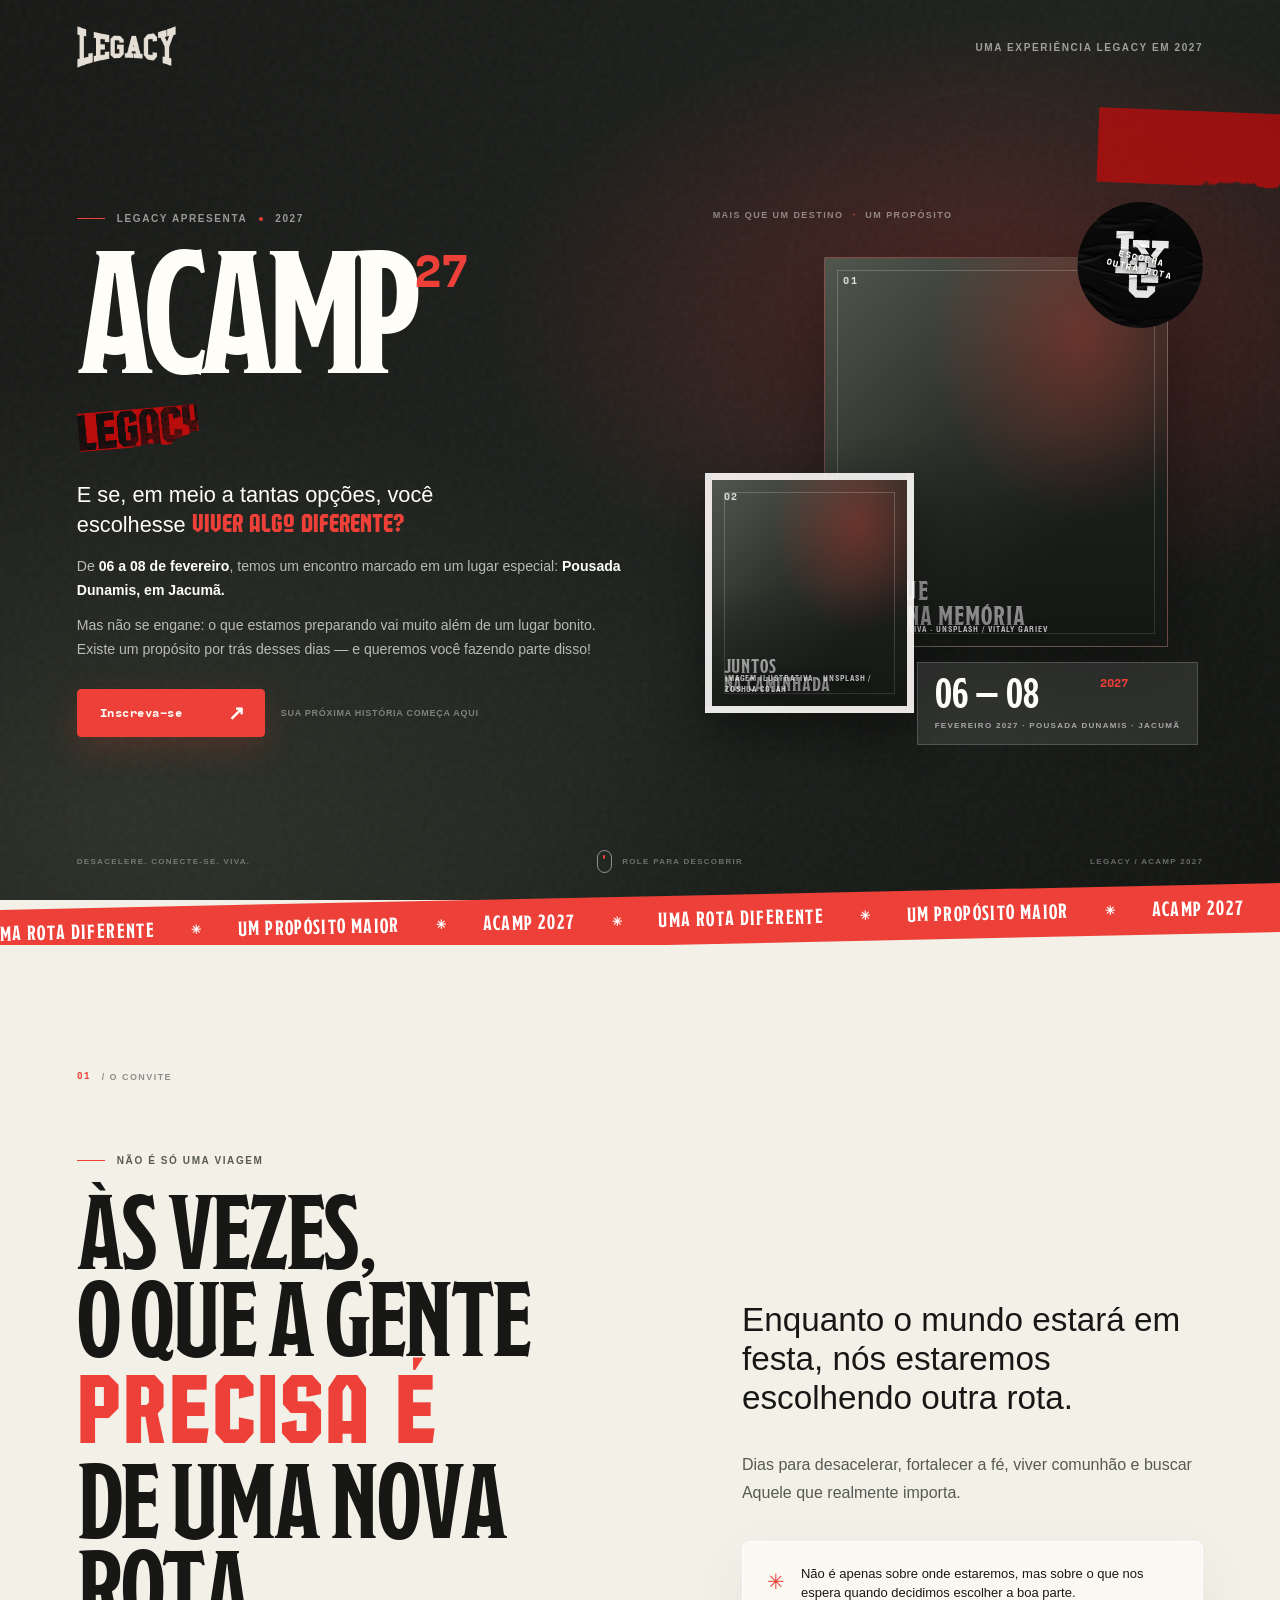
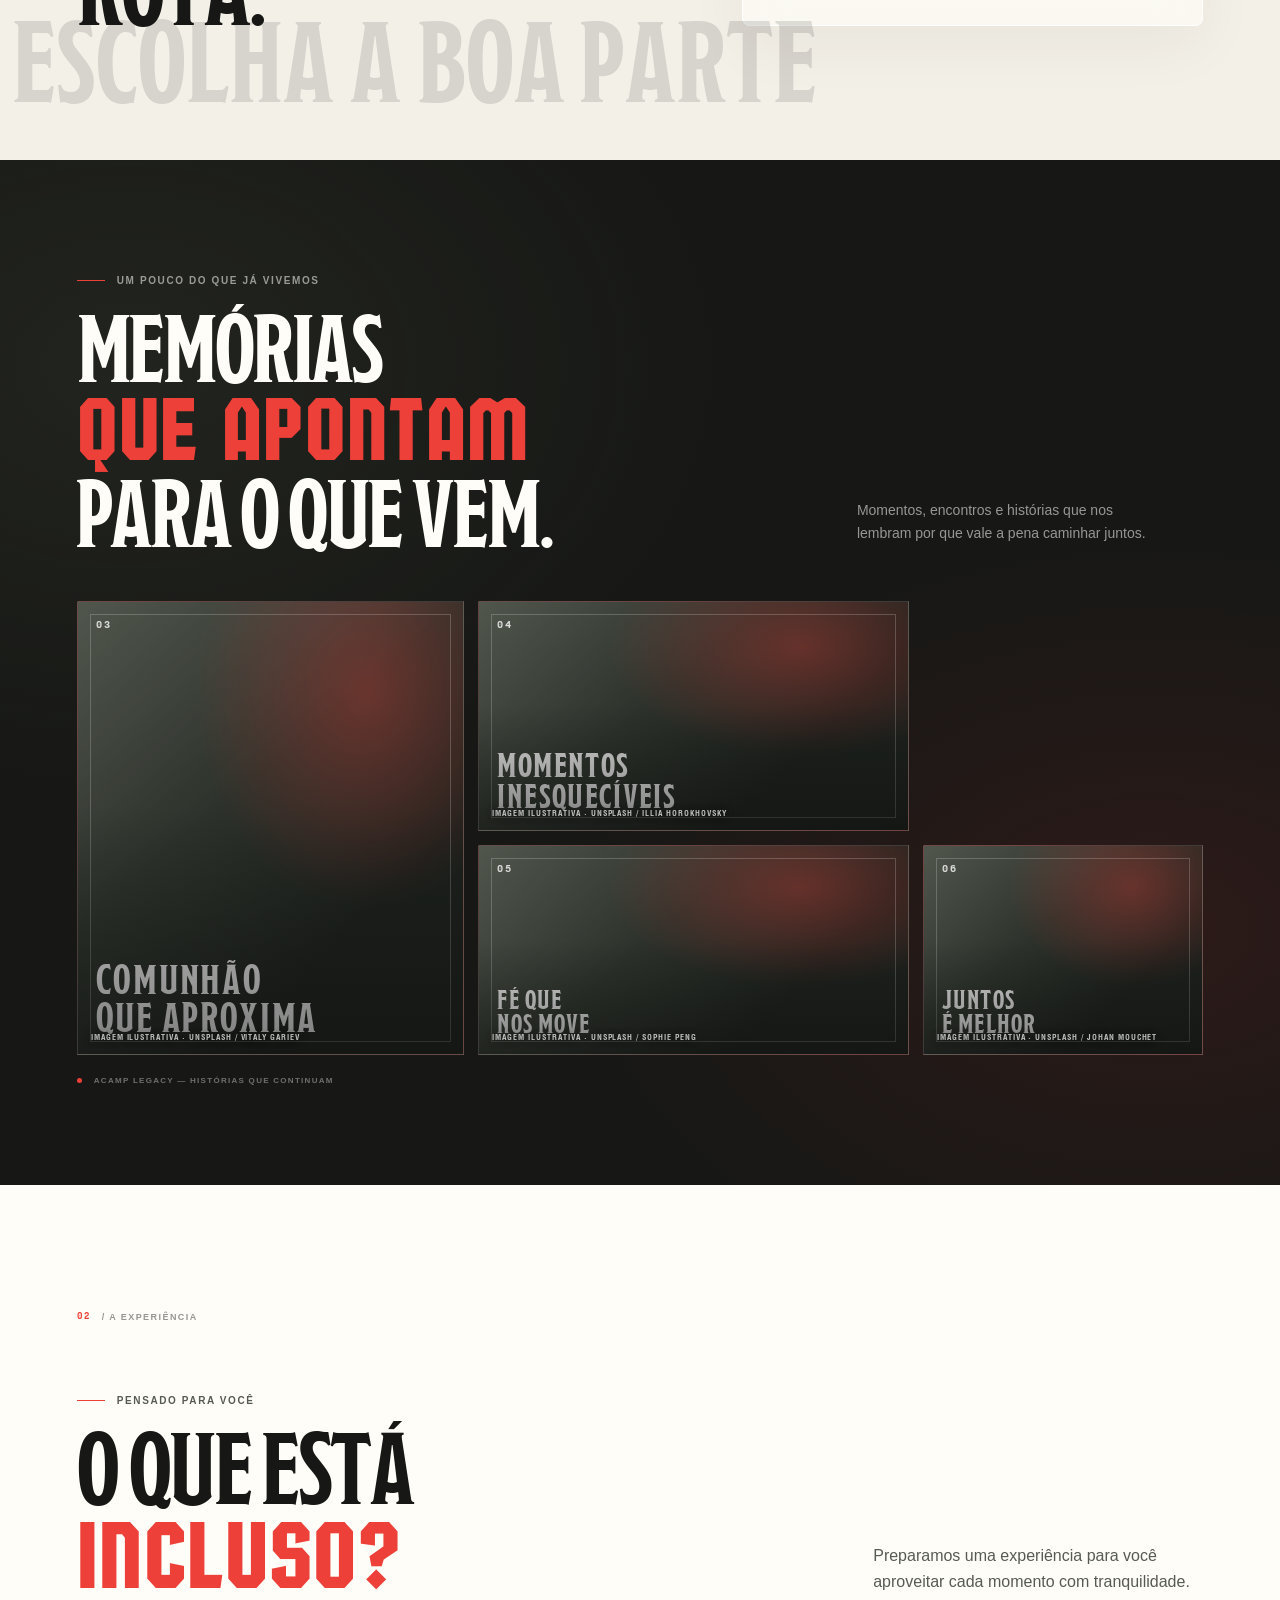
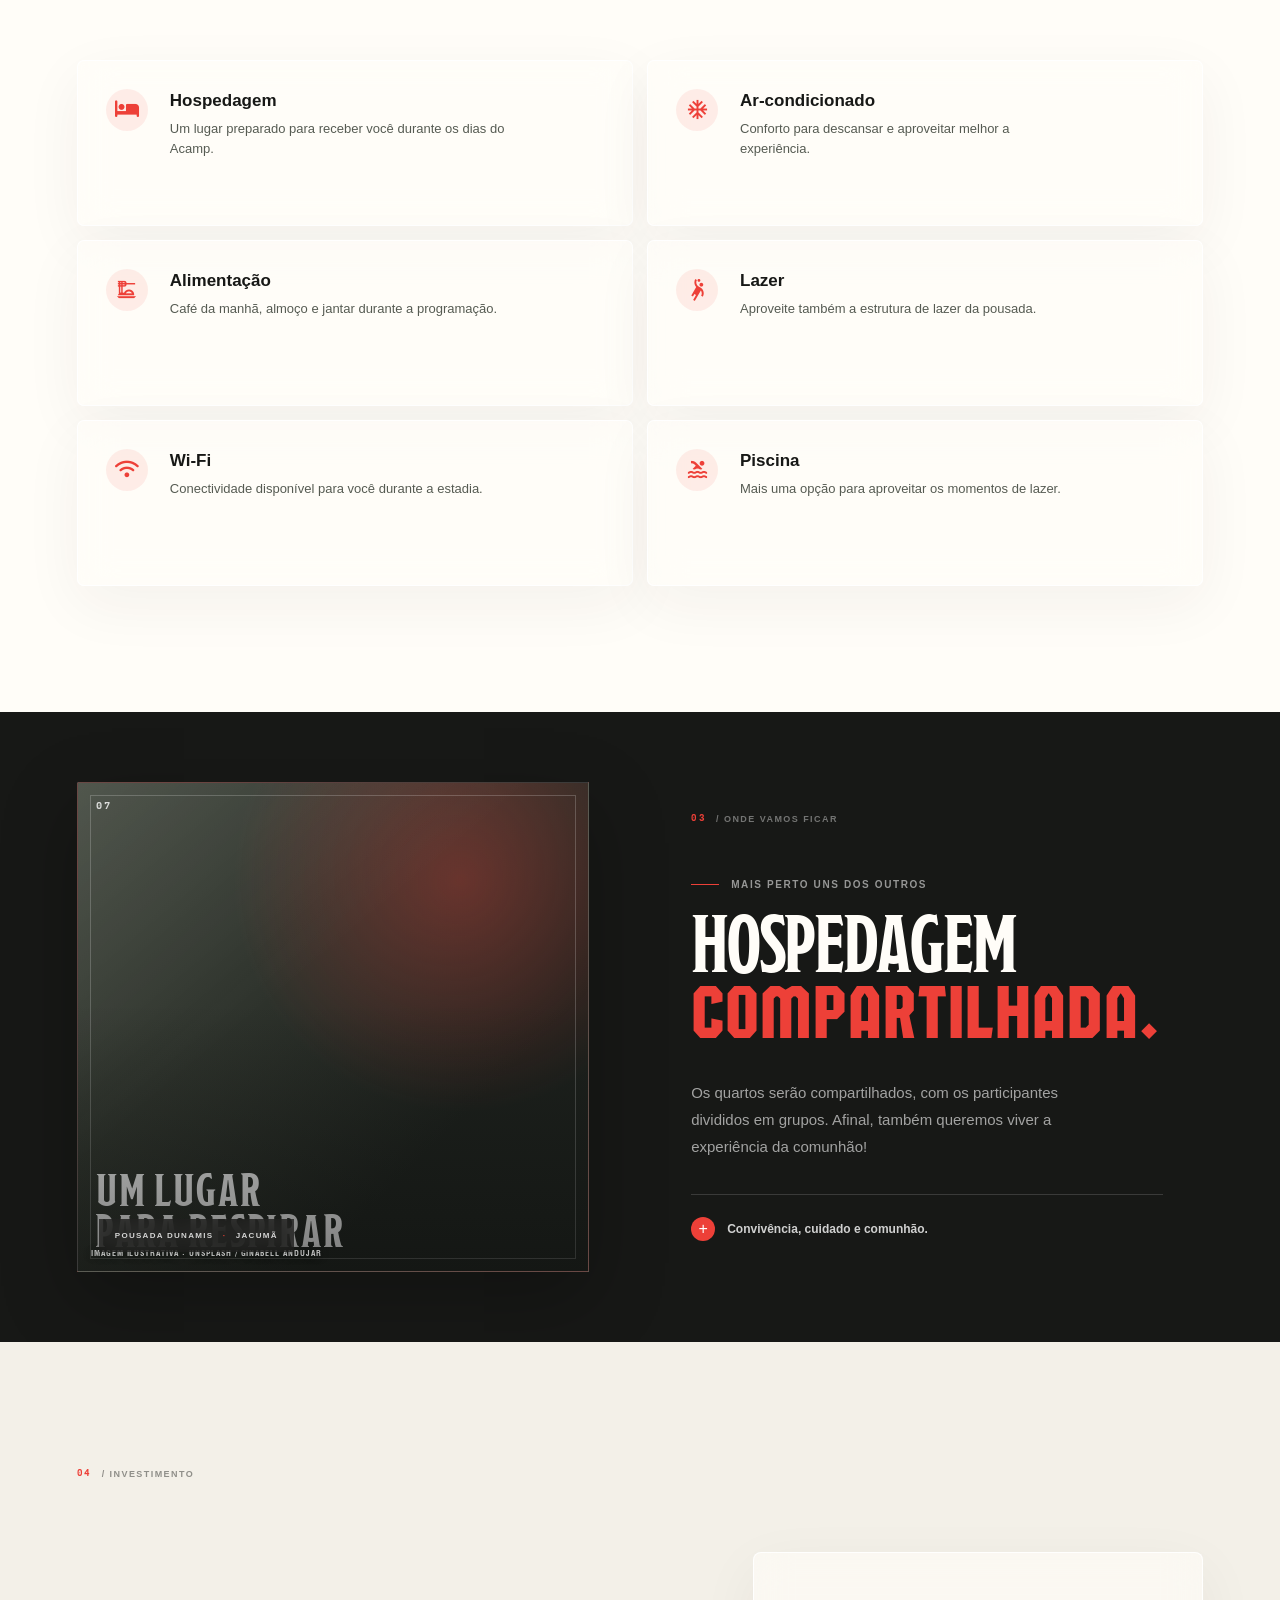
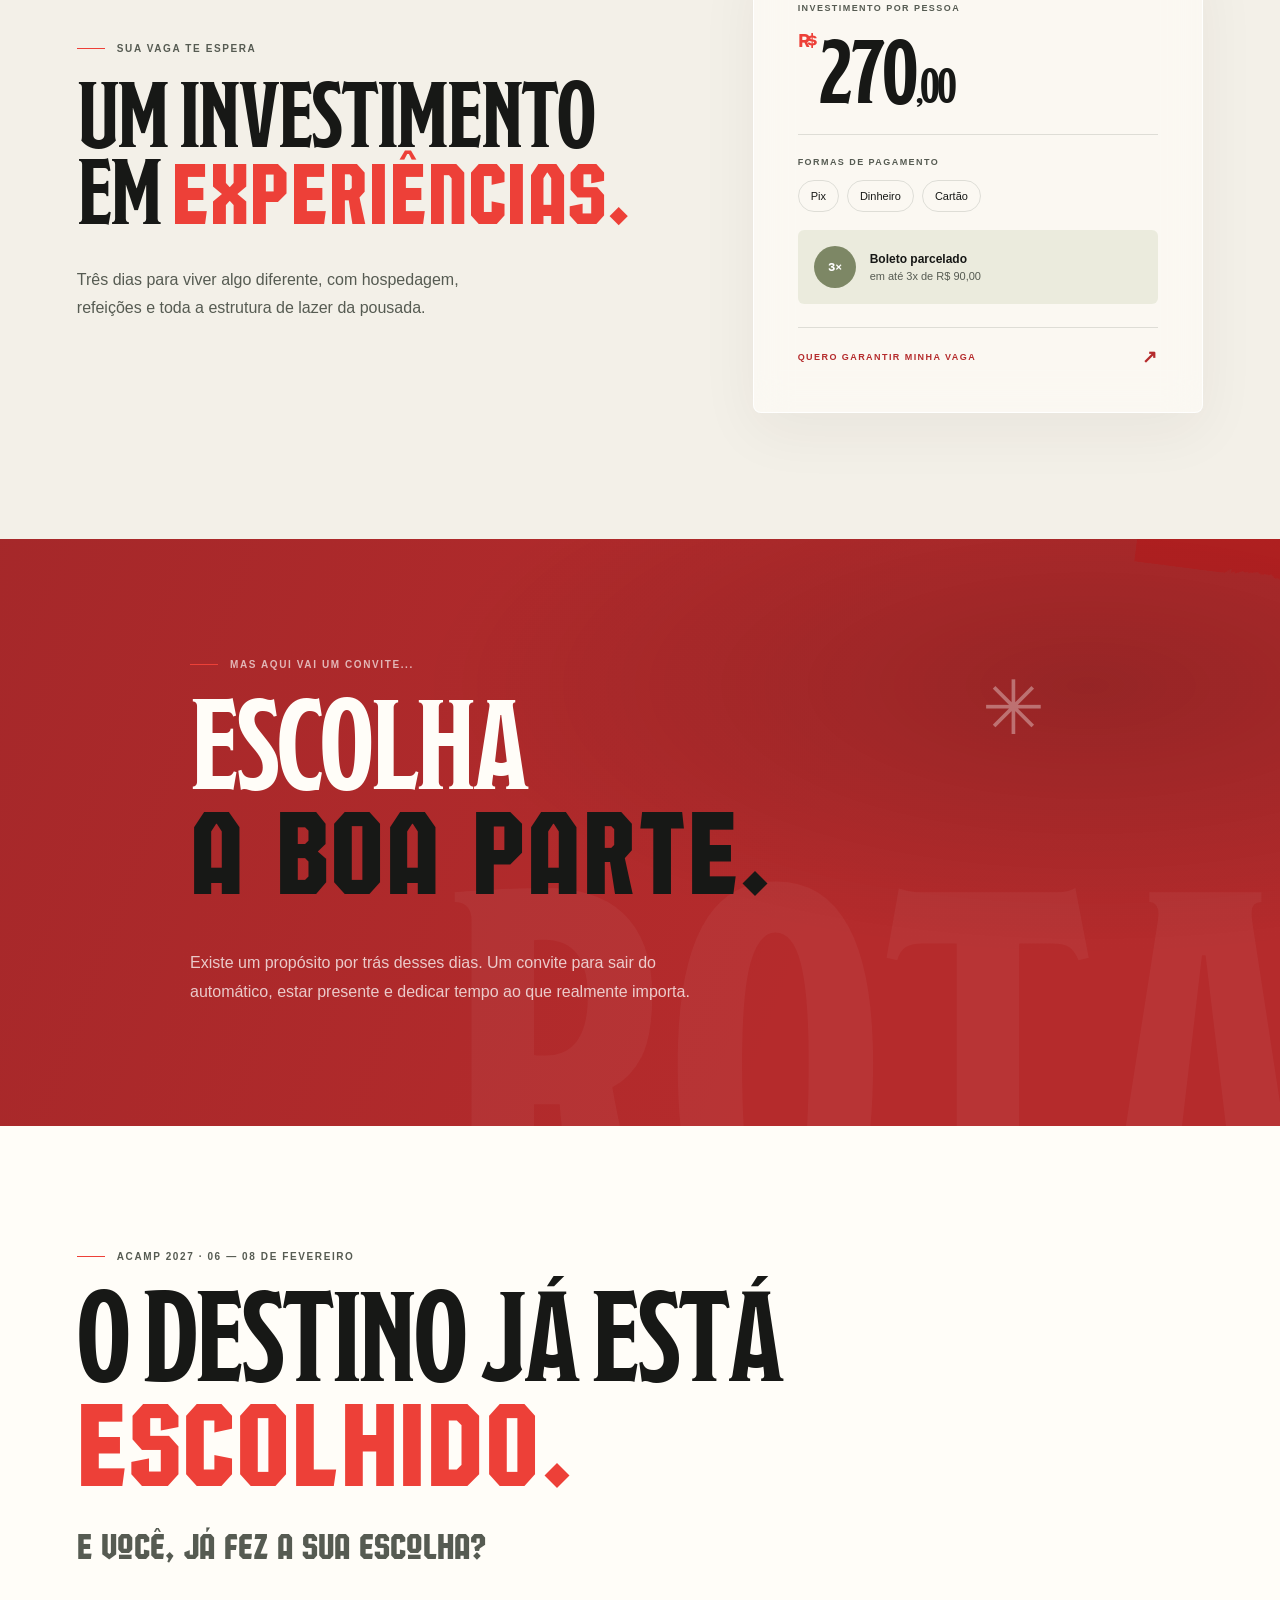
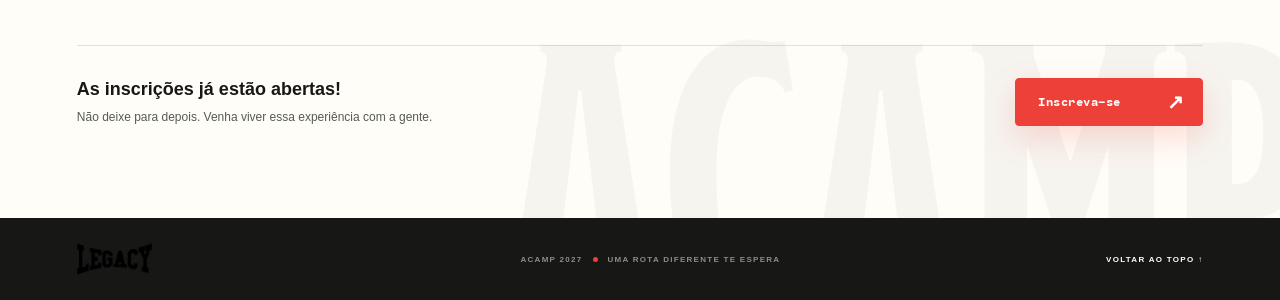
==== acamp/index.html @ 4d9e72fb "Refina landing page do ACAMP e atualiza informações de fevereiro" ====
<!doctype html>
<html lang="pt-BR">
<head>
  <meta charset="utf-8">
  <meta name="viewport" content="width=device-width, initial-scale=1">
  <meta name="theme-color" content="#171816">
  <meta name="description" content="ACAMP 2027 — uma rota diferente te espera. Dias de fé, comunhão e descanso na Pousada Dunamis, em Jacumã.">
  <title>ACAMP 2027 — Uma rota diferente te espera</title>
  <link rel="preconnect" href="https://fonts.googleapis.com">
  <link rel="preconnect" href="https://fonts.gstatic.com" crossorigin>
  <link rel="stylesheet" href="https://fonts.googleapis.com/css2?family=Material+Symbols+Outlined:opsz,wght,FILL,GRAD@20..48,400,0,0">
  <link rel="stylesheet" href="https://cdnjs.cloudflare.com/ajax/libs/font-awesome/6.5.2/css/all.min.css">
  <link rel="stylesheet" href="../colors.css">
  <link rel="stylesheet" href="./styles.css">
</head>
<body>
  <a class="skip-link" href="#conteudo">Pular para o conteúdo</a>

  <header class="site-header">
    <a class="brand" href="#inicio" aria-label="Legacy — início">
      <img src="../vectors/legacylogo.png" alt="LEGACY" onerror="this.hidden=true">
      <span class="brand-fallback">LEGACY</span>
    </a>
    <span class="header-note">UMA EXPERIÊNCIA LEGACY EM 2027</span>
  </header>

  <main id="conteudo">
    <section class="hero" id="inicio" aria-labelledby="hero-title">
      <div class="hero-orb hero-orb-one" aria-hidden="true"></div>
      <div class="hero-orb hero-orb-two" aria-hidden="true"></div>
      <img class="hero-ribbon" src="../vectors/DIA.png" alt="" aria-hidden="true" onerror="this.hidden=true">

      <div class="hero-inner">
        <div class="hero-copy">
          <p class="eyebrow light-eyebrow" data-reveal>
            <span class="eyebrow-line"></span> LEGACY APRESENTA <span class="eyebrow-dot"></span> 2027
          </p>
          <h1 id="hero-title" data-reveal>ACAMP<span class="hero-year">27</span></h1>
          <div class="hero-title-art" data-reveal>
            <img src="../vectors/LEGACY(TITLE).png" alt="Legacy" onerror="this.hidden=true">
            <span>UMA ROTA DIFERENTE TE ESPERA</span>
          </div>

          <div class="hero-intro" data-reveal>
            <p class="hero-lead">E se, em meio a tantas opções, você escolhesse <em>viver algo diferente?</em></p>
            <p>De <strong>06 a 08 de fevereiro</strong>, temos um encontro marcado em um lugar especial: <strong>Pousada Dunamis, em Jacumã.</strong></p>
            <p>Mas não se engane: o que estamos preparando vai muito além de um lugar bonito. Existe um propósito por trás desses dias — e queremos você fazendo parte disso!</p>
          </div>

          <div class="hero-cta-origin" id="cta-origin" data-reveal>
            <a class="cta-button hero-cta" href="./inscricoes/" aria-label="Inscreva-se no ACAMP 2027">
              <span>Inscreva-se</span>
              <span class="cta-arrow" aria-hidden="true">↗</span>
            </a>
            <span class="cta-caption">Sua próxima história começa aqui</span>
          </div>
        </div>

        <div class="hero-visual" aria-label="Memórias do último acampamento">
          <div class="hero-visual-kicker">MAIS QUE UM DESTINO <span>·</span> UM PROPÓSITO</div>
          <figure class="photo-card hero-photo-main" data-reveal data-photo-index="0">
            <div class="photo-placeholder">
              <span class="placeholder-number">01</span>
              <span class="placeholder-copy">DIAS QUE<br>FICAM NA MEMÓRIA</span>
            </div>
          </figure>
          <figure class="photo-card hero-photo-small" data-reveal data-photo-index="1">
            <div class="photo-placeholder">
              <span class="placeholder-number">02</span>
              <span class="placeholder-copy">JUNTOS<br>NA CAMINHADA</span>
            </div>
          </figure>
          <div class="hero-sticker">
            <img src="../vectors/STICKER.png" alt="" aria-hidden="true" onerror="this.hidden=true">
            <span>ESCOLHA<br>OUTRA ROTA</span>
          </div>
          <div class="hero-date">
            <span class="date-label">06 — 08</span>
            <span class="date-year">2027</span>
            <span class="date-place">FEVEREIRO 2027 · POUSADA DUNAMIS · JACUMÃ</span>
          </div>
        </div>
      </div>

      <div class="hero-bottom">
        <span>DESACELERE. CONECTE-SE. VIVA.</span>
        <a href="#sobre" aria-label="Rolar para conhecer o Acamp"><span class="scroll-wheel"></span> ROLE PARA DESCOBRIR</a>
        <span class="hero-bottom-right">LEGACY / ACAMP 2027</span>
      </div>
    </section>

    <div class="ticker" aria-hidden="true">
      <div class="ticker-track">
        <span>UMA ROTA DIFERENTE</span><b>✳</b><span>UM PROPÓSITO MAIOR</span><b>✳</b><span>ACAMP 2027</span><b>✳</b><span>UMA ROTA DIFERENTE</span><b>✳</b><span>UM PROPÓSITO MAIOR</span><b>✳</b><span>ACAMP 2027</span><b>✳</b>
      </div>
    </div>

    <section class="section about-section" id="sobre">
      <div class="section-index" data-reveal><span>01</span> / O CONVITE</div>
      <div class="about-layout">
        <div class="about-heading" data-reveal>
          <p class="eyebrow"><span class="eyebrow-line"></span> NÃO É SÓ UMA VIAGEM</p>
          <h2>ÀS VEZES,<br>O QUE A GENTE<br><em>PRECISA É</em><br>DE UMA NOVA ROTA.</h2>
        </div>
        <div class="about-copy" data-reveal>
          <p class="large-copy">Enquanto o mundo estará em festa, nós estaremos escolhendo outra rota.</p>
          <p>Dias para desacelerar, fortalecer a fé, viver comunhão e buscar Aquele que realmente importa.</p>
          <div class="about-note glass-panel">
            <span class="note-symbol">✳</span>
            <p>Não é apenas sobre onde estaremos, mas sobre o que nos espera quando decidimos escolher a boa parte.</p>
          </div>
        </div>
      </div>
      <div class="about-bottom-mark" aria-hidden="true">ESCOLHA A BOA PARTE</div>
    </section>

    <section class="memories-section">
      <div class="memories-heading">
        <div data-reveal>
          <p class="eyebrow light-eyebrow"><span class="eyebrow-line"></span> UM POUCO DO QUE JÁ VIVEMOS</p>
          <h2>MEMÓRIAS<br><em>QUE APONTAM</em><br>PARA O QUE VEM.</h2>
        </div>
        <p data-reveal>Momentos, encontros e histórias que nos lembram por que vale a pena caminhar juntos.</p>
      </div>
      <div class="memories-grid">
        <figure class="photo-card memory-photo memory-photo-tall" data-reveal data-photo-index="2">
          <div class="photo-placeholder"><span class="placeholder-number">03</span><span class="placeholder-copy">COMUNHÃO<br>QUE APROXIMA</span></div>
        </figure>
        <figure class="photo-card memory-photo memory-photo-wide" data-reveal data-photo-index="3">
          <div class="photo-placeholder"><span class="placeholder-number">04</span><span class="placeholder-copy">MOMENTOS<br>INESQUECÍVEIS</span></div>
        </figure>
        <figure class="photo-card memory-photo memory-photo-small" data-reveal data-photo-index="4">
          <div class="photo-placeholder"><span class="placeholder-number">05</span><span class="placeholder-copy">FÉ QUE<br>NOS MOVE</span></div>
        </figure>
        <figure class="photo-card memory-photo memory-photo-small memory-photo-last" data-reveal data-photo-index="5">
          <div class="photo-placeholder"><span class="placeholder-number">06</span><span class="placeholder-copy">JUNTOS<br>É MELHOR</span></div>
        </figure>
      </div>
      <p class="gallery-caption"><span></span> ACAMP LEGACY — HISTÓRIAS QUE CONTINUAM</p>
    </section>

    <section class="section included-section" id="experiencia">
      <div class="section-index" data-reveal><span>02</span> / A EXPERIÊNCIA</div>
      <div class="included-heading" data-reveal>
        <p class="eyebrow"><span class="eyebrow-line"></span> PENSADO PARA VOCÊ</p>
        <h2>O QUE ESTÁ<br><em>INCLUSO?</em></h2>
        <p>Preparamos uma experiência para você aproveitar cada momento com tranquilidade.</p>
      </div>
      <div class="included-grid">
        <article class="included-card glass-panel" data-reveal>
          <span class="included-icon" aria-hidden="true"><i class="fa-solid fa-bed"></i></span>
          <div><h3>Hospedagem</h3><p>Um lugar preparado para receber você durante os dias do Acamp.</p></div>
        </article>
        <article class="included-card glass-panel" data-reveal>
          <span class="included-icon" aria-hidden="true"><span class="material-symbols-outlined">ac_unit</span></span>
          <div><h3>Ar-condicionado</h3><p>Conforto para descansar e aproveitar melhor a experiência.</p></div>
        </article>
        <article class="included-card glass-panel" data-reveal>
          <span class="included-icon" aria-hidden="true"><span class="material-symbols-outlined">dinner_dining</span></span>
          <div><h3>Alimentação</h3><p>Café da manhã, almoço e jantar durante a programação.</p></div>
        </article>
        <article class="included-card glass-panel" data-reveal>
          <span class="included-icon" aria-hidden="true"><span class="material-symbols-outlined">sports_handball</span></span>
          <div><h3>Lazer</h3><p>Aproveite também a estrutura de lazer da pousada.</p></div>
        </article>
        <article class="included-card glass-panel" data-reveal>
          <span class="included-icon" aria-hidden="true"><i class="fa-solid fa-wifi"></i></span>
          <div><h3>Wi-Fi</h3><p>Conectividade disponível para você durante a estadia.</p></div>
        </article>
        <article class="included-card glass-panel" data-reveal>
          <span class="included-icon" aria-hidden="true"><span class="material-symbols-outlined">pool</span></span>
          <div><h3>Piscina</h3><p>Mais uma opção para aproveitar os momentos de lazer.</p></div>
        </article>
      </div>
    </section>

    <section class="stay-section" id="hospedagem">
      <div class="stay-photo-wrap" data-reveal>
        <figure class="photo-card stay-photo" data-reveal data-photo-index="6">
          <div class="photo-placeholder"><span class="placeholder-number">07</span><span class="placeholder-copy">UM LUGAR<br>PARA RESPIRAR</span></div>
        </figure>
        <div class="stay-photo-tag">POUSADA DUNAMIS <span>·</span> JACUMÃ</div>
      </div>
      <div class="stay-copy" data-reveal>
        <div class="section-index light-index"><span>03</span> / ONDE VAMOS FICAR</div>
        <p class="eyebrow light-eyebrow"><span class="eyebrow-line"></span> MAIS PERTO UNS DOS OUTROS</p>
        <h2>HOSPEDAGEM<br><em>COMPARTILHADA.</em></h2>
        <p>Os quartos serão compartilhados, com os participantes divididos em grupos. Afinal, também queremos viver a experiência da comunhão!</p>
        <div class="stay-highlight"><span>+</span><strong>Convivência, cuidado e comunhão.</strong></div>
      </div>
    </section>

    <section class="section investment-section" id="investimento">
      <div class="section-index" data-reveal><span>04</span> / INVESTIMENTO</div>
      <div class="investment-layout">
        <div class="investment-copy" data-reveal>
          <p class="eyebrow"><span class="eyebrow-line"></span> SUA VAGA TE ESPERA</p>
          <h2>UM INVESTIMENTO<br>EM <em>EXPERIÊNCIAS.</em></h2>
          <p>Três dias para viver algo diferente, com hospedagem, refeições e toda a estrutura de lazer da pousada.</p>
        </div>
        <div class="price-card glass-panel" data-reveal>
          <span class="price-kicker">INVESTIMENTO POR PESSOA</span>
          <div class="price-value"><span>R$</span>270<span class="price-cents">,00</span></div>
          <div class="price-divider"></div>
          <p class="payment-title">FORMAS DE PAGAMENTO</p>
          <div class="payment-options">
            <span>Pix</span><span>Dinheiro</span><span>Cartão</span>
          </div>
          <div class="installment">
            <span class="installment-mark">3×</span>
            <p><strong>Boleto parcelado</strong><br>em até 3x de R$ 90,00</p>
          </div>
          <a href="./inscricoes/" class="price-link">QUERO GARANTIR MINHA VAGA <span>↗</span></a>
        </div>
      </div>
    </section>

    <section class="route-section">
      <div class="route-background-mark" aria-hidden="true">ROTA</div>
      <div class="route-content" data-reveal>
        <p class="eyebrow light-eyebrow"><span class="eyebrow-line"></span> MAS AQUI VAI UM CONVITE...</p>
        <h2>ESCOLHA<br><em>A BOA PARTE.</em></h2>
        <p>Existe um propósito por trás desses dias. Um convite para sair do automático, estar presente e dedicar tempo ao que realmente importa.</p>
        <span class="route-spark">✳</span>
      </div>
      <img class="route-ribbon" src="../vectors/DIA.png" alt="" aria-hidden="true" onerror="this.hidden=true">
    </section>

    <section class="final-cta" id="inscricao">
      <div class="final-cta-top" data-reveal>
        <p class="eyebrow"><span class="eyebrow-line"></span> ACAMP 2027 · 06 — 08 DE FEVEREIRO</p>
        <h2>O DESTINO JÁ ESTÁ<br><em>ESCOLHIDO.</em></h2>
        <p class="final-question">E você, já fez a sua escolha?</p>
      </div>
      <div class="final-cta-bottom" data-reveal>
        <p>As inscrições já estão abertas!<br><span>Não deixe para depois. Venha viver essa experiência com a gente.</span></p>
        <a class="cta-button cta-button-dark" href="./inscricoes/">
          <span>Inscreva-se</span><span class="cta-arrow" aria-hidden="true">↗</span>
        </a>
      </div>
    </section>
  </main>

  <footer class="site-footer">
    <a class="footer-brand" href="#inicio" aria-label="Voltar ao início">
      <img src="../vectors/legacylogo2.png" alt="LEGACY" onerror="this.hidden=true">
      <span class="footer-brand-fallback">LEGACY</span>
    </a>
    <span>ACAMP 2027 <i></i> UMA ROTA DIFERENTE TE ESPERA</span>
    <a href="#inicio" class="back-top">VOLTAR AO TOPO ↑</a>
  </footer>

  <script src="./script.js" defer></script>
</body>
</html>
---- colors.css ----
:root {
  /* Paleta central do projeto LEGACY / ACAMP */
  --color-ink: #171816;
  --color-ink-soft: #242723;
  --color-ink-muted: #565b52;
  --color-paper: #f3f0e8;
  --color-paper-bright: #fffdf8;
  --color-paper-deep: #e8e2d5;
  --color-red: #ed4038;
  --color-red-deep: #b52b2c;
  --color-red-dark: #781f23;
  --color-olive: #c3c8a7;
  --color-moss: #7d8765;
  --color-sand: #d9c7a7;
  --color-white: #ffffff;
  --color-black: #080908;

  --color-text: var(--color-ink);
  --color-text-inverse: var(--color-paper-bright);
  --color-surface: var(--color-paper-bright);
  --color-surface-muted: var(--color-paper-deep);
  --color-accent: var(--color-red);
  --color-border: rgba(23, 24, 22, 0.12);
  --color-glass: rgba(255, 253, 248, 0.12);
  --color-glass-border: rgba(255, 255, 255, 0.2);

  color-scheme: light;
}
---- acamp/styles.css ----
@font-face {
  font-family: "Modesto Condensed";
  src: url("../fonts/Modesto%20Condensed.ttf") format("truetype");
  font-style: normal;
  font-weight: 400;
  font-display: swap;
}
@font-face {
  font-family: "Behover College";
  src: url("../fonts/Behover%20College.otf") format("opentype");
  font-style: normal;
  font-weight: 400;
  font-display: swap;
}
@font-face {
  font-family: "Cartograph CF";
  src: url("../fonts/CartographCF-ExtraBold.ttf") format("truetype");
  font-style: normal;
  font-weight: 800;
  font-display: swap;
}
@font-face {
  font-family: "Helvetica LT Std Condensed";
  src: url("../fonts/HelveticaLTStd-BoldCond.otf") format("opentype");
  font-style: normal;
  font-weight: 700;
  font-display: swap;
}

:root {
  --font-display: "Modesto Condensed", Impact, "Arial Narrow", sans-serif;
  --font-accent: "Behover College", "Modesto Condensed", cursive;
  --font-heavy: "Cartograph CF", "Arial Black", sans-serif;
  --font-body: Helvetica, Arial, sans-serif;
  --font-condensed: "Helvetica LT Std Condensed", "Arial Narrow", Arial, sans-serif;
  --page-gutter: clamp(22px, 6vw, 96px);
  --content-width: 1320px;
  --ease-out: cubic-bezier(.2,.75,.2,1);
}

* { box-sizing: border-box; }
html { scroll-behavior: smooth; scroll-padding-top: 84px; }
html, body { max-width: 100%; overflow-x: clip; }
body {
  margin: 0;
  background: var(--color-paper);
  color: var(--color-ink);
  font-family: var(--font-body);
  -webkit-font-smoothing: antialiased;
  text-rendering: optimizeLegibility;
}
body, button, a { -webkit-tap-highlight-color: transparent; }
a { color: inherit; text-decoration: none; }
img { max-width: 100%; }
button, a { font: inherit; }
::selection { background: var(--color-red); color: var(--color-white); }

.skip-link {
  position: fixed; left: 12px; top: 12px; z-index: 1000;
  padding: 12px 16px; transform: translateY(-150%);
  background: var(--color-paper-bright); color: var(--color-ink);
  border-radius: 6px;
}
.skip-link:focus { transform: translateY(0); }

.site-header {
  position: absolute; z-index: 20; top: 0; left: 0; right: 0;
  display: flex; align-items: center; justify-content: space-between;
  padding: 26px var(--page-gutter);
  color: var(--color-paper-bright);
}
.brand, .footer-brand { position: relative; display: inline-flex; align-items: center; min-width: 132px; min-height: 32px; }
.brand img { width: 130px; max-height: 42px; object-fit: contain; object-position: left center; }
.brand-fallback, .footer-brand-fallback {
  position: absolute; inset: 0; display: flex; align-items: center;
  font-family: var(--font-heavy); letter-spacing: .16em; font-size: 17px;
}
.brand img:not([hidden]) + .brand-fallback { opacity: 0; }
.header-note, .header-link, .hero-bottom, .eyebrow, .section-index,
.cta-caption, .hero-visual-kicker, .date-place, .gallery-caption,
.stay-photo-tag, .price-kicker, .payment-title, .price-link, .site-footer {
  font-size: 10px; font-weight: 700; letter-spacing: .16em;
}
.header-note { display: flex; align-items: center; gap: 10px; color: rgba(255,255,255,.56); }
.header-note i, .site-footer i, .gallery-caption span {
  display: inline-block; width: 5px; height: 5px; border-radius: 50%; background: var(--color-red);
}
.header-link { display: inline-flex; align-items: center; gap: 14px; padding: 12px 0; }
.header-link span { color: var(--color-red); font-size: 17px; }

.hero {
  position: relative; isolation: isolate; overflow: hidden;
  min-height: 840px; min-height: max(840px, 100svh);
  display: flex; flex-direction: column; justify-content: center;
  padding: 126px var(--page-gutter) 86px;
  color: var(--color-paper-bright); background: var(--color-ink);
}
.hero::before {
  content: ""; position: absolute; inset: 0; z-index: -2;
  background:
    radial-gradient(ellipse at 78% 35%, rgba(181,43,44,.34), transparent 36%),
    radial-gradient(ellipse at 10% 90%, rgba(125,135,101,.18), transparent 38%),
    linear-gradient(125deg, #171816 0%, #1d211d 58%, #111310 100%);
}
.hero::after {
  content: ""; position: absolute; inset: 0; z-index: -1; pointer-events: none; opacity: .12;
  background-image: url("data:image/svg+xml,%3Csvg viewBox='0 0 180 180' xmlns='http://www.w3.org/2000/svg'%3E%3Cfilter id='n'%3E%3CfeTurbulence type='fractalNoise' baseFrequency='.86' numOctaves='3' stitchTiles='stitch'/%3E%3C/filter%3E%3Crect width='100%25' height='100%25' filter='url(%23n)' opacity='.38'/%3E%3C/svg%3E");
}
.hero-orb { position: absolute; z-index: -1; border-radius: 50%; filter: blur(2px); pointer-events: none; }
.hero-orb-one { width: 390px; height: 390px; top: 10%; right: 8%; border: 1px solid rgba(255,255,255,.08); }
.hero-orb-two { width: 560px; height: 560px; top: 0; right: 0; border: 1px solid rgba(255,255,255,.035); transform: translate(28%, -18%); }
.hero-ribbon { position: absolute; top: 102px; right: -55px; width: 240px; opacity: .78; transform: rotate(7deg); pointer-events: none; }
.hero-inner {
  width: min(100%, var(--content-width)); margin: 0 auto;
  display: grid; grid-template-columns: minmax(0, 1.05fr) minmax(380px, .95fr);
  align-items: center; gap: clamp(38px, 6vw, 100px);
}
.hero-copy { position: relative; z-index: 3; padding: 20px 0 10px; }
.eyebrow { display: flex; align-items: center; gap: 12px; margin: 0 0 24px; color: var(--color-ink-muted); }
.light-eyebrow { color: rgba(255,255,255,.55); }
.eyebrow-line { display: inline-block; width: 28px; height: 1px; background: var(--color-red); }
.eyebrow-dot { display: inline-block; width: 4px; height: 4px; border-radius: 50%; background: var(--color-red); }
.hero h1 {
  margin: 0; font: 400 clamp(104px, 13.6vw, 208px)/.76 var(--font-display);
  letter-spacing: -.055em; white-space: nowrap; color: var(--color-paper-bright);
}
.hero-year {
  display: inline-block; margin-left: .05em; color: var(--color-red);
  font: 800 .27em/1 var(--font-heavy); letter-spacing: -.08em; vertical-align: top;
  transform: translateY(2px);
}
.hero-title-art { position: relative; margin: 23px 0 28px; min-height: 34px; display: flex; align-items: center; }
.hero-title-art img { width: min(210px, 44vw); height: auto; max-height: 48px; object-fit: contain; object-position: left center; }
.hero-title-art span { position: absolute; left: 0; top: 50%; transform: translateY(-50%); color: var(--color-paper-bright); font: 800 10px/1 var(--font-heavy); letter-spacing: .18em; }
.hero-title-art img:not([hidden]) + span { opacity: 0; }
.hero-intro { max-width: 550px; color: rgba(255,255,255,.68); font-size: clamp(14px, 1.1vw, 16px); line-height: 1.72; }
.hero-intro p { margin: 0 0 11px; }
.hero-intro strong { color: var(--color-paper-bright); font-weight: 700; }
.hero-lead { max-width: 470px; color: var(--color-paper-bright); font-size: clamp(18px, 1.7vw, 24px); line-height: 1.34; }
.hero-lead em { color: var(--color-red); font-family: var(--font-accent); font-size: 1.17em; font-style: normal; }
.hero-cta-origin { display: flex; align-items: center; gap: 16px; margin-top: 27px; }
.cta-button {
  display: inline-flex; align-items: center; justify-content: space-between; gap: 30px;
  min-width: 188px; padding: 16px 18px 16px 22px;
  color: var(--color-paper-bright); background: var(--color-red);
  border: 1px solid var(--color-red); border-radius: 4px;
  font: 800 12px/1 var(--font-heavy); letter-spacing: .04em;
  box-shadow: 0 12px 32px rgba(237,64,56,.18);
  transition: transform .35s var(--ease-out), background .3s ease, box-shadow .3s ease, padding .3s ease;
}
.cta-button:hover { transform: translateY(-3px); background: var(--color-red-deep); box-shadow: 0 16px 38px rgba(237,64,56,.26); }
.cta-arrow { font-size: 20px; line-height: .7; font-family: var(--font-body); }
.cta-caption { color: rgba(255,255,255,.4); letter-spacing: .08em; text-transform: uppercase; font-size: 9px; }
.hero-visual { position: relative; min-height: 550px; }
.hero-visual-kicker { position: absolute; top: 15px; left: 8px; z-index: 4; color: rgba(255,255,255,.45); font-size: 9px; }
.hero-visual-kicker span { color: var(--color-red); padding: 0 5px; }
.photo-card {
  position: relative; margin: 0; overflow: hidden; isolation: isolate;
  background: linear-gradient(135deg, rgba(195,200,167,.22), rgba(237,64,56,.28) 60%, rgba(23,24,22,.75));
  border: 1px solid rgba(255,255,255,.15);
}
.photo-card::after {
  content: ""; position: absolute; inset: 0; z-index: 1; pointer-events: none;
  background: linear-gradient(180deg, transparent 45%, rgba(8,9,8,.42));
}
.photo-card img {
  position: absolute; inset: 0; width: 100%; height: 100%; z-index: 0;
  object-fit: cover; transition: transform .8s var(--ease-out), filter .5s ease;
}
.photo-card:hover img { transform: scale(1.045); }
.photo-caption {
  position: absolute; z-index: 2; right: 13px; bottom: 11px; left: 13px;
  color: rgba(255,255,255,.72); font: 700 8px/1.3 var(--font-condensed);
  letter-spacing: .12em; text-transform: uppercase; text-shadow: 0 1px 8px rgba(0,0,0,.45);
  pointer-events: none;
}
.photo-placeholder {
  position: absolute; inset: 0; display: flex; flex-direction: column; justify-content: space-between;
  padding: 18px; color: rgba(255,255,255,.8);
  background:
    linear-gradient(140deg, rgba(255,255,255,.08), transparent 42%),
    radial-gradient(ellipse at 75% 20%, rgba(237,64,56,.32), transparent 42%),
    linear-gradient(135deg, #42483e, #1d211d 72%);
}
.photo-placeholder::before {
  content: ""; position: absolute; inset: 12px; border: 1px solid rgba(255,255,255,.2);
}
.placeholder-number { position: relative; font: 800 10px/1 var(--font-heavy); letter-spacing: .18em; }
.placeholder-copy { position: relative; font: 400 27px/.9 var(--font-display); letter-spacing: .04em; }
.hero-photo-main {
  position: absolute; top: 62px; right: 7%; width: 69%; height: 390px;
  transform: rotate(3deg); box-shadow: 0 34px 75px rgba(0,0,0,.4);
}
.hero-photo-main img { filter: saturate(.82); }
.hero-photo-small {
  position: absolute; z-index: 2; left: 0; bottom: 32px; width: 42%; height: 240px;
  transform: rotate(-7deg); border: 7px solid rgba(255,255,255,.88);
  box-shadow: 0 22px 45px rgba(0,0,0,.38);
}
.hero-photo-small .photo-placeholder { padding: 12px; }
.hero-photo-small .placeholder-copy { font-size: 20px; }
.hero-sticker {
  position: absolute; z-index: 4; top: 7px; right: 0; width: 126px; aspect-ratio: 1;
  display: grid; place-items: center; transform: rotate(13deg);
}
.hero-sticker img { position: absolute; inset: 0; width: 100%; height: 100%; object-fit: contain; }
.hero-sticker span { position: relative; color: var(--color-paper-bright); text-align: center; font: 800 9px/1.2 var(--font-heavy); letter-spacing: .08em; }
.hero-sticker img:not([hidden]) + span { text-shadow: 0 1px 4px #000; }
.hero-date {
  position: absolute; right: 1%; bottom: 0; z-index: 3;
  display: grid; grid-template-columns: auto auto; column-gap: 10px; align-items: end;
  padding: 14px 17px; background: rgba(255,253,248,.1); border: 1px solid rgba(255,255,255,.17);
  backdrop-filter: blur(18px); -webkit-backdrop-filter: blur(18px);
}
.date-label { grid-row: 1 / span 2; font: 400 42px/.8 var(--font-display); color: var(--color-paper-bright); }
.date-year { font: 800 12px/1 var(--font-heavy); color: var(--color-red); }
.date-place { grid-column: 1 / -1; margin-top: 10px; color: rgba(255,255,255,.58); font-size: 8px; }
.hero-bottom {
  position: absolute; left: var(--page-gutter); right: var(--page-gutter); bottom: 27px;
  display: flex; justify-content: space-between; align-items: center;
  color: rgba(255,255,255,.35); font-size: 8px;
}
.hero-bottom a { display: inline-flex; align-items: center; gap: 10px; }
.scroll-wheel { display: inline-block; width: 15px; height: 23px; border: 1px solid rgba(255,255,255,.5); border-radius: 10px; position: relative; }
.scroll-wheel::after { content: ""; position: absolute; width: 2px; height: 4px; top: 4px; left: 5px; background: var(--color-red); border-radius: 2px; animation: scroll-dot 1.5s ease-in-out infinite; }
@keyframes scroll-dot { 0%,100% { transform: translateY(0); opacity: 1; } 70% { transform: translateY(6px); opacity: .2; } }

.ticker { overflow: hidden; background: var(--color-red); color: var(--color-white); transform: rotate(-1.2deg) scale(1.02); margin: -3px 0 0; padding: 14px 0; }
.ticker-track { display: flex; align-items: center; justify-content: space-around; gap: 32px; min-width: max-content; animation: ticker-slide 28s linear infinite; }
.ticker-track span { font: 400 20px/1 var(--font-display); letter-spacing: .06em; }
.ticker-track b { font-size: 12px; }
@keyframes ticker-slide { to { transform: translateX(-28%); } }

.section { position: relative; padding: 126px var(--page-gutter); }
.section > * { width: min(100%, var(--content-width)); margin-left: auto; margin-right: auto; }
.section-index {
  display: flex; align-items: center; gap: 10px; margin-bottom: 72px;
  color: rgba(23,24,22,.45); font-size: 9px;
}
.section-index span { color: var(--color-red); font-family: var(--font-heavy); }
.about-section { overflow: hidden; background: var(--color-paper); }
.about-layout { display: grid; grid-template-columns: 1.1fr .9fr; gap: 9%; align-items: end; }
.about-heading h2, .included-heading h2, .stay-copy h2, .investment-copy h2,
.route-content h2, .final-cta h2, .memories-heading h2 {
  margin: 0; font: 400 clamp(60px, 8.3vw, 112px)/.82 var(--font-display);
  letter-spacing: -.025em;
}
.about-heading h2 em, .included-heading h2 em, .stay-copy h2 em,
.investment-copy h2 em, .route-content h2 em, .final-cta h2 em, .memories-heading h2 em {
  color: var(--color-red); font-family: var(--font-accent); font-size: .92em; font-style: normal; letter-spacing: .015em;
}
.about-copy { max-width: 470px; padding-bottom: 8px; color: var(--color-ink-muted); font-size: 16px; line-height: 1.75; }
.large-copy { color: var(--color-ink); font-size: clamp(24px, 2.6vw, 34px); line-height: 1.18; }
.glass-panel {
  background: rgba(255,253,248,.62); border: 1px solid rgba(255,255,255,.85);
  box-shadow: 0 18px 60px rgba(47,42,31,.055);
  backdrop-filter: blur(18px); -webkit-backdrop-filter: blur(18px);
}
.about-note { display: flex; align-items: flex-start; gap: 16px; margin-top: 34px; padding: 22px 24px; border-radius: 8px; }
.about-note p { margin: 0; color: var(--color-ink); font-size: 13px; line-height: 1.5; }
.note-symbol { color: var(--color-red); font-size: 21px; }
.about-bottom-mark {
  position: absolute; right: -12px; bottom: 50px; color: rgba(23,24,22,.13);
  font: 400 clamp(45px, 9vw, 128px)/.8 var(--font-display); white-space: nowrap; pointer-events: none;
}

.memories-section {
  position: relative; padding: 115px var(--page-gutter) 100px;
  overflow: hidden; color: var(--color-paper-bright); background: var(--color-ink);
}
.memories-section::before { content: ""; position: absolute; inset: 0; pointer-events: none; opacity: .7; background: radial-gradient(ellipse at 10% 20%, rgba(125,135,101,.16), transparent 38%), radial-gradient(ellipse at 90% 75%, rgba(181,43,44,.2), transparent 36%); }
.memories-heading, .memories-grid, .gallery-caption { position: relative; width: min(100%, var(--content-width)); margin: 0 auto; }
.memories-heading { display: flex; justify-content: space-between; align-items: end; gap: 30px; margin-bottom: 48px; }
.memories-heading h2 { font-size: clamp(60px, 7.5vw, 98px); }
.memories-heading > p { max-width: 290px; margin: 0 5% 8px 0; color: rgba(255,255,255,.55); font-size: 14px; line-height: 1.65; }
.memories-grid { display: grid; grid-template-columns: 1.08fr 1.2fr .78fr; grid-template-rows: 230px 210px; gap: 14px; }
.memory-photo { min-height: 0; }
.memory-photo-tall { grid-row: 1 / span 2; }
.memory-photo-wide { grid-column: 2; grid-row: 1; }
.memory-photo-small { grid-column: 2; grid-row: 2; }
.memory-photo-last { grid-column: 3; grid-row: 2; }
.memory-photo-tall .placeholder-copy { font-size: 42px; }
.memory-photo-wide .placeholder-copy { font-size: 34px; }
.gallery-caption { display: flex; align-items: center; gap: 12px; margin-top: 21px; color: rgba(255,255,255,.38); font-size: 8px; }

.included-section { background: var(--color-paper-bright); }
.included-heading { display: grid; grid-template-columns: 1fr 1fr; align-items: end; gap: 20px; }
.included-heading .eyebrow { grid-column: 1 / -1; margin-bottom: 2px; }
.included-heading h2 { font-size: clamp(66px, 8vw, 106px); }
.included-heading > p:last-child { max-width: 330px; justify-self: end; margin: 0 0 8px; color: var(--color-ink-muted); line-height: 1.65; }
.included-grid { display: grid; grid-template-columns: repeat(2, minmax(0, 1fr)); gap: 14px; margin-top: 56px; }
.included-card {
  min-width: 0; position: relative; display: flex; align-items: flex-start; gap: 22px;
  min-height: 166px; padding: 28px; border-radius: 7px;
  transition: transform .35s var(--ease-out), box-shadow .35s ease, border-color .35s ease;
}
.included-card:hover { transform: translateY(-5px); box-shadow: 0 22px 55px rgba(47,42,31,.1); border-color: rgba(237,64,56,.26); }
.included-icon { flex: 0 0 42px; width: 42px; height: 42px; display: grid; place-items: center; border-radius: 50%; color: var(--color-red); background: rgba(237,64,56,.09); font-size: 19px; }
.included-icon .material-symbols-outlined { font-size: 23px; line-height: 1; font-variation-settings: "FILL" 0, "wght" 400, "GRAD" 0, "opsz" 24; }
.included-card h3 { margin: 2px 0 8px; font-size: 17px; }
.included-card > div { min-width: 0; }
.included-card p { max-width: 340px; margin: 0; color: var(--color-ink-muted); font-size: 13px; line-height: 1.6; }

.stay-section { display: grid; grid-template-columns: 1fr 1fr; min-height: 630px; background: var(--color-ink); color: var(--color-paper-bright); }
.stay-photo-wrap { position: relative; min-height: 630px; padding: 70px 8% 70px var(--page-gutter); }
.stay-photo { width: 100%; height: 100%; min-height: 480px; box-shadow: 0 26px 70px rgba(0,0,0,.25); }
.stay-photo .placeholder-copy { font-size: 46px; }
.stay-photo-tag { position: absolute; left: calc(var(--page-gutter) + 22px); bottom: 90px; padding: 12px 16px; background: rgba(23,24,22,.7); backdrop-filter: blur(12px); color: rgba(255,255,255,.8); font-size: 8px; }
.stay-photo-tag span { color: var(--color-red); padding: 0 6px; }
.stay-copy { align-self: center; max-width: 600px; padding: 90px var(--page-gutter) 90px 8%; }
.light-index { margin-bottom: 54px; color: rgba(255,255,255,.4); }
.stay-copy .eyebrow { margin-bottom: 22px; }
.stay-copy h2 { font-size: clamp(58px, 6.3vw, 86px); }
.stay-copy > p:not(.eyebrow) { max-width: 410px; margin: 28px 0 0; color: rgba(255,255,255,.6); font-size: 15px; line-height: 1.8; }
.stay-highlight { display: flex; align-items: center; gap: 12px; margin-top: 34px; padding-top: 22px; border-top: 1px solid rgba(255,255,255,.15); color: rgba(255,255,255,.8); font-size: 12px; }
.stay-highlight span { display: grid; place-items: center; width: 24px; height: 24px; border-radius: 50%; color: var(--color-white); background: var(--color-red); font-size: 16px; }

.investment-section { background: var(--color-paper); }
.investment-layout { display: grid; grid-template-columns: 1fr minmax(360px, .8fr); gap: 10%; align-items: center; }
.investment-copy h2 { font-size: clamp(58px, 7.3vw, 100px); }
.investment-copy > p:last-child { max-width: 390px; margin: 28px 0 0; color: var(--color-ink-muted); line-height: 1.75; }
.price-card { padding: clamp(26px, 3.5vw, 44px); border-radius: 8px; }
.price-kicker, .payment-title { color: var(--color-ink-muted); font-size: 9px; }
.price-value { margin: 17px 0 22px; color: var(--color-ink); font: 400 clamp(62px, 7vw, 92px)/.9 var(--font-display); letter-spacing: -.04em; }
.price-value > span:first-child { font: 800 .22em/1 var(--font-heavy); vertical-align: top; margin-right: 5px; color: var(--color-red); }
.price-cents { font-size: .55em; }
.price-divider { height: 1px; background: var(--color-border); margin-bottom: 22px; }
.payment-title { margin: 0 0 13px; }
.payment-options { display: flex; flex-wrap: wrap; gap: 8px; }
.payment-options span { padding: 9px 12px; border: 1px solid var(--color-border); border-radius: 30px; font-size: 11px; }
.installment { display: flex; align-items: center; gap: 14px; margin-top: 18px; padding: 16px; border-radius: 6px; background: rgba(195,200,167,.28); }
.installment-mark { display: grid; place-items: center; width: 42px; height: 42px; border-radius: 50%; color: var(--color-white); background: var(--color-moss); font: 800 12px/1 var(--font-heavy); }
.installment p { margin: 0; color: var(--color-ink-muted); font-size: 11px; line-height: 1.5; }
.installment strong { color: var(--color-ink); font-size: 12px; }
.price-link { display: flex; justify-content: space-between; align-items: center; margin-top: 23px; padding-top: 18px; border-top: 1px solid var(--color-border); color: var(--color-red-deep); font-size: 9px; }
.price-link span { font-size: 18px; }

.route-section {
  position: relative; isolation: isolate; overflow: hidden; padding: 120px var(--page-gutter);
  color: var(--color-paper-bright); background: var(--color-red-deep);
}
.route-section::before { content: ""; position: absolute; inset: 0; z-index: -1; background: radial-gradient(ellipse at 85% 25%, rgba(8,9,8,.18), transparent 43%), linear-gradient(110deg, rgba(120,31,35,.25), transparent 64%); }
.route-content { position: relative; width: min(100%, 900px); margin: 0 auto; }
.route-content .eyebrow { color: rgba(255,255,255,.66); }
.route-content h2 { font-size: clamp(76px, 10vw, 140px); }
.route-content h2 em { color: var(--color-ink); }
.route-content > p:not(.eyebrow) { max-width: 520px; margin: 35px 0 0; color: rgba(255,255,255,.75); font-size: 16px; line-height: 1.8; }
.route-spark { position: absolute; top: 5px; right: 5%; color: rgba(255,255,255,.35); font-size: 75px; }
.route-background-mark { position: absolute; z-index: -1; right: -3%; bottom: -20%; color: rgba(255,255,255,.045); font: 400 40vw/.7 var(--font-display); pointer-events: none; }
.route-ribbon { position: absolute; top: -38px; right: -65px; width: 210px; transform: rotate(12deg); opacity: .35; }

.final-cta { position: relative; overflow: hidden; padding: 125px var(--page-gutter) 90px; background: var(--color-paper-bright); }
.final-cta::after { content: "ACAMP"; position: absolute; right: -35px; bottom: -80px; color: rgba(23,24,22,.035); font: 400 clamp(180px, 29vw, 390px)/.7 var(--font-display); pointer-events: none; }
.final-cta-top, .final-cta-bottom { position: relative; z-index: 1; width: min(100%, var(--content-width)); margin: 0 auto; }
.final-cta h2 { font-size: clamp(72px, 10vw, 138px); }
.final-question { margin: 24px 0 0; color: var(--color-ink-muted); font: 400 clamp(24px, 3vw, 36px)/1.15 var(--font-accent); }
.final-cta-bottom { display: flex; align-items: center; justify-content: space-between; gap: 30px; margin-top: 74px; padding-top: 30px; border-top: 1px solid var(--color-border); }
.final-cta-bottom p { margin: 0; font-size: 18px; line-height: 1.45; font-weight: 700; }
.final-cta-bottom p span { color: var(--color-ink-muted); font-size: 12px; font-weight: 400; }
.cta-button-dark { color: var(--color-white); }

.site-footer {
  display: flex; align-items: center; justify-content: space-between; gap: 24px;
  padding: 25px var(--page-gutter); color: rgba(255,255,255,.5); background: var(--color-ink); font-size: 8px;
}
.footer-brand { min-width: 118px; min-height: 28px; }
.footer-brand img { width: 112px; max-height: 32px; object-fit: contain; object-position: left center; }
.footer-brand-fallback { color: var(--color-white); font-size: 14px; }
.footer-brand img:not([hidden]) + .footer-brand-fallback { opacity: 0; }
.site-footer > span { display: flex; align-items: center; gap: 10px; }
.back-top { color: var(--color-paper-bright); }

.hero-cta.is-floating {
  position: fixed; z-index: 90; top: max(18px, env(safe-area-inset-top)); right: var(--page-gutter);
  min-width: 0; padding: 13px 15px 13px 18px; gap: 18px; border-radius: 5px;
  box-shadow: 0 10px 32px rgba(0,0,0,.22);
  animation: cta-arrive .32s var(--ease-out) both;
}
.hero-cta.is-floating .cta-arrow { font-size: 17px; }
.hero-cta.is-hidden { opacity: 0; visibility: hidden; pointer-events: none; transform: translateY(-8px) scale(.96); }
@keyframes cta-arrive { from { opacity: 0; transform: translateY(-12px) scale(.94); } to { opacity: 1; transform: translateY(0) scale(1); } }

[data-reveal] {
  opacity: 0; transform: translateY(30px);
  transition: opacity .75s var(--ease-out), transform .85s var(--ease-out);
}
[data-reveal].is-visible { opacity: 1; transform: translateY(0); }
.included-card[data-reveal]:nth-child(2), .memory-photo[data-reveal]:nth-child(2) { transition-delay: .08s; }
.included-card[data-reveal]:nth-child(3), .memory-photo[data-reveal]:nth-child(3) { transition-delay: .14s; }
.included-card[data-reveal]:nth-child(4), .memory-photo[data-reveal]:nth-child(4) { transition-delay: .2s; }

@media (max-width: 1050px) {
  .hero-inner { grid-template-columns: minmax(0, 1fr) minmax(310px, .85fr); gap: 30px; }
  .hero-visual { min-height: 480px; }
  .hero-photo-main { height: 340px; }
  .hero-photo-small { height: 205px; }
  .hero-sticker { width: 105px; }
  .stay-section { min-height: 560px; }
  .stay-photo-wrap { min-height: 560px; }
}
@media (max-width: 760px) {
  :root { --page-gutter: 22px; }
  html { scroll-padding-top: 70px; }
  .site-header { padding-top: 20px; padding-bottom: 20px; }
  .brand { min-width: 105px; }
  .brand img { width: 104px; }
  .header-note { display: none; }
  .header-link { font-size: 9px; }
  .hero { min-height: auto; padding-top: 112px; padding-bottom: 78px; }
  .hero-inner { display: flex; flex-direction: column; align-items: stretch; gap: 30px; }
  .hero-copy { padding-top: 12px; }
  .hero h1 { font-size: clamp(94px, 20vw, 148px); }
  .hero-title-art { margin: 18px 0 24px; }
  .hero-intro { max-width: 600px; font-size: 14px; }
  .hero-lead { font-size: 21px; }
  .hero-cta-origin { align-items: flex-start; flex-direction: column; gap: 11px; margin-top: 22px; }
  .hero-visual { min-height: 440px; max-width: 580px; width: 100%; margin: 0 auto; }
  .hero-photo-main { top: 45px; right: 7%; width: 70%; height: 320px; }
  .hero-photo-small { left: 3%; bottom: 28px; width: 41%; height: 190px; }
  .hero-sticker { width: 90px; right: 1%; top: 0; }
  .hero-date { right: 0; bottom: 0; padding: 10px 12px; }
  .date-label { font-size: 34px; }
  .date-place { font-size: 7px; }
  .hero-ribbon { top: 90px; right: -75px; width: 180px; opacity: .45; }
  .hero-bottom { bottom: 20px; font-size: 7px; }
  .hero-bottom > span:first-child { display: none; }
  .ticker { padding: 12px 0; }
  .ticker-track { gap: 22px; }
  .ticker-track span { font-size: 17px; }
  .section { padding-top: 88px; padding-bottom: 88px; }
  .section-index { margin-bottom: 50px; }
  .about-layout { display: block; }
  .about-heading h2 { font-size: clamp(62px, 14vw, 94px); }
  .about-copy { margin: 34px 0 0 auto; font-size: 14px; }
  .large-copy { font-size: 27px; }
  .about-bottom-mark { bottom: 18px; }
  .memories-section { padding-top: 88px; padding-bottom: 80px; }
  .memories-heading { display: block; }
  .memories-heading h2 { font-size: clamp(60px, 13vw, 88px); }
  .memories-heading > p { margin: 26px 0 0 auto; }
  .memories-grid { grid-template-columns: 1fr 1fr; grid-template-rows: 235px 165px 165px; gap: 10px; }
  .memory-photo-tall { grid-column: 1 / -1; grid-row: 1; }
  .memory-photo-wide { grid-column: 1; grid-row: 2; }
  .memory-photo-small { grid-column: 2; grid-row: 2; }
  .memory-photo-last { grid-column: 1 / -1; grid-row: 3; }
  .memory-photo-tall .placeholder-copy { font-size: 34px; }
  .memory-photo-wide .placeholder-copy, .memory-photo-small .placeholder-copy { font-size: 24px; }
  .included-heading { display: block; }
  .included-heading h2 { font-size: clamp(66px, 14vw, 94px); }
  .included-heading > p:last-child { max-width: 330px; margin: 24px 0 0 auto; }
  .included-grid { grid-template-columns: minmax(0, 1fr); gap: 10px; margin-top: 36px; }
  .included-card { min-height: 130px; padding: 22px 18px; gap: 14px; }
  .included-card h3 { font-size: 16px; }
  .included-card p { font-size: 12px; }
  .stay-section { display: flex; flex-direction: column; }
  .stay-photo-wrap { min-height: 400px; padding: 42px var(--page-gutter) 60px; }
  .stay-photo { min-height: 340px; }
  .stay-photo .placeholder-copy { font-size: 36px; }
  .stay-photo-tag { left: calc(var(--page-gutter) + 12px); bottom: 75px; }
  .stay-copy { padding: 65px var(--page-gutter) 78px; }
  .light-index { margin-bottom: 42px; }
  .stay-copy h2 { font-size: clamp(59px, 12vw, 84px); }
  .investment-layout { display: flex; flex-direction: column; align-items: stretch; gap: 36px; }
  .investment-copy h2 { font-size: clamp(58px, 12vw, 84px); }
  .price-card { padding: 28px 24px; }
  .price-value { font-size: 78px; }
  .route-section { padding-top: 88px; padding-bottom: 88px; }
  .route-content h2 { font-size: clamp(78px, 17vw, 120px); }
  .route-content > p:not(.eyebrow) { font-size: 14px; }
  .route-spark { right: 0; top: 26px; font-size: 48px; }
  .final-cta { padding-top: 90px; padding-bottom: 70px; }
  .final-cta h2 { font-size: clamp(66px, 14vw, 100px); }
  .final-cta-bottom { flex-direction: column; align-items: flex-start; margin-top: 52px; }
  .final-cta-bottom p { font-size: 16px; }
  .site-footer { flex-wrap: wrap; gap: 18px; }
  .site-footer > span { order: 3; width: 100%; }
  .hero-cta.is-floating { top: max(12px, env(safe-area-inset-top)); right: 14px; padding: 11px 12px 11px 14px; gap: 12px; font-size: 10px; }
}
@media (max-width: 390px) {
  .hero h1 { font-size: 86px; }
  .hero-visual { min-height: 370px; }
  .hero-photo-main { height: 280px; }
  .hero-photo-small { height: 155px; }
  .hero-date { transform: scale(.88); transform-origin: bottom right; }
  .header-link { gap: 6px; font-size: 8px; }
  .final-cta-bottom .cta-button { width: 100%; }
}
@media (prefers-reduced-motion: reduce) {
  *, *::before, *::after { scroll-behavior: auto !important; animation-duration: .01ms !important; animation-iteration-count: 1 !important; transition-duration: .01ms !important; }
  [data-reveal] { opacity: 1; transform: none; }
  .ticker-track { animation: none; }
}
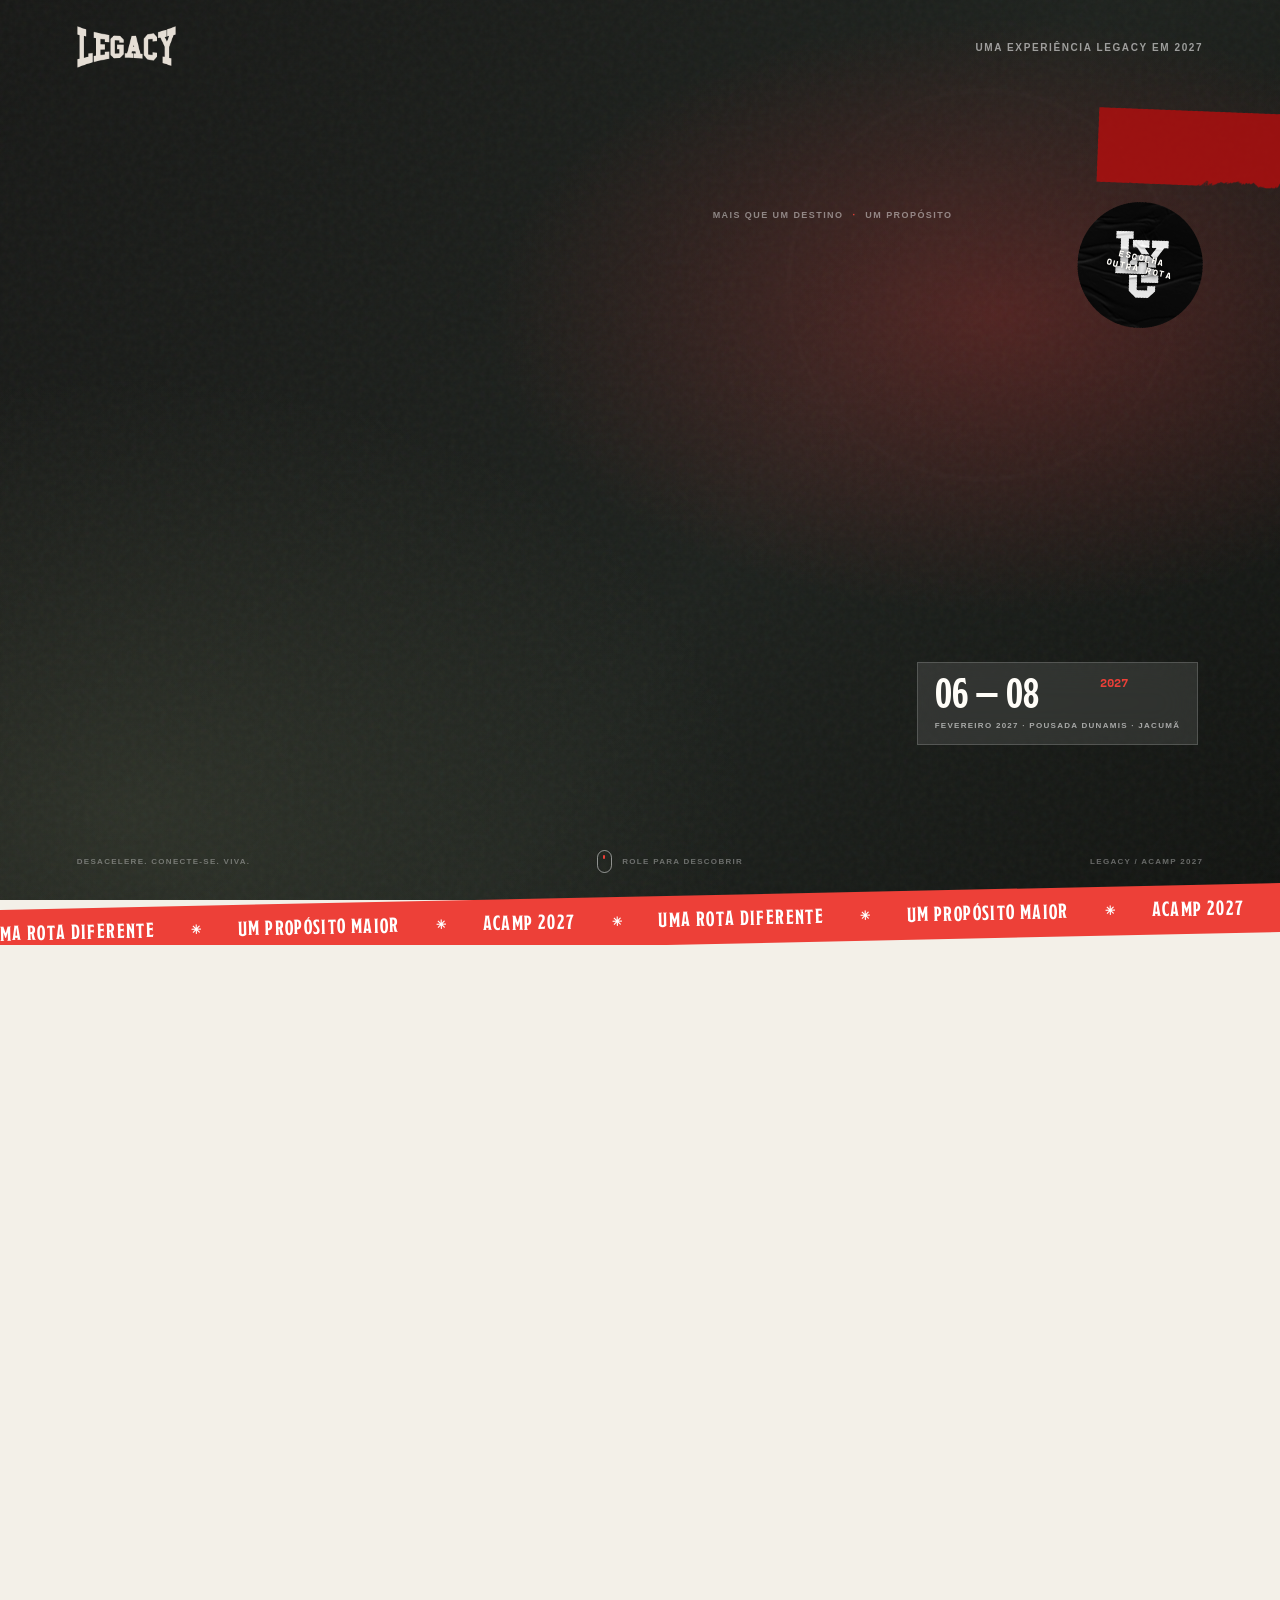
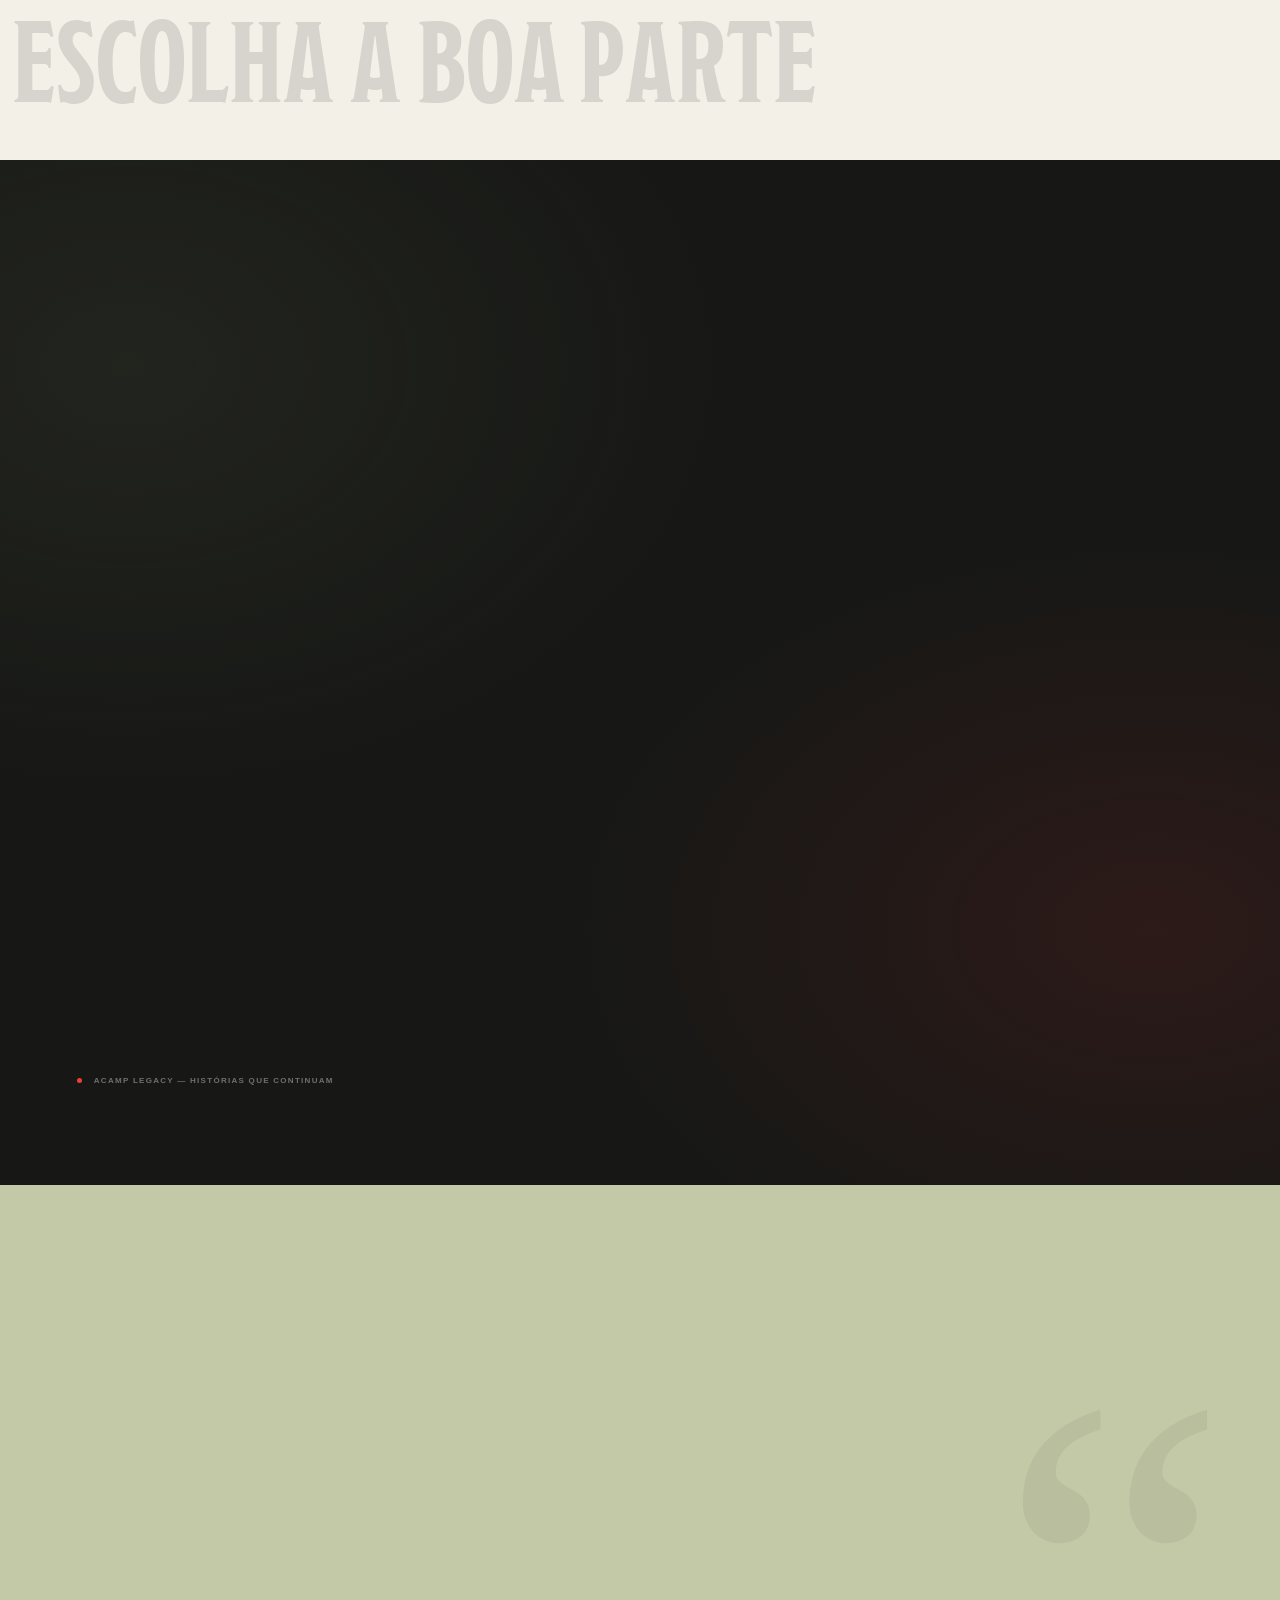
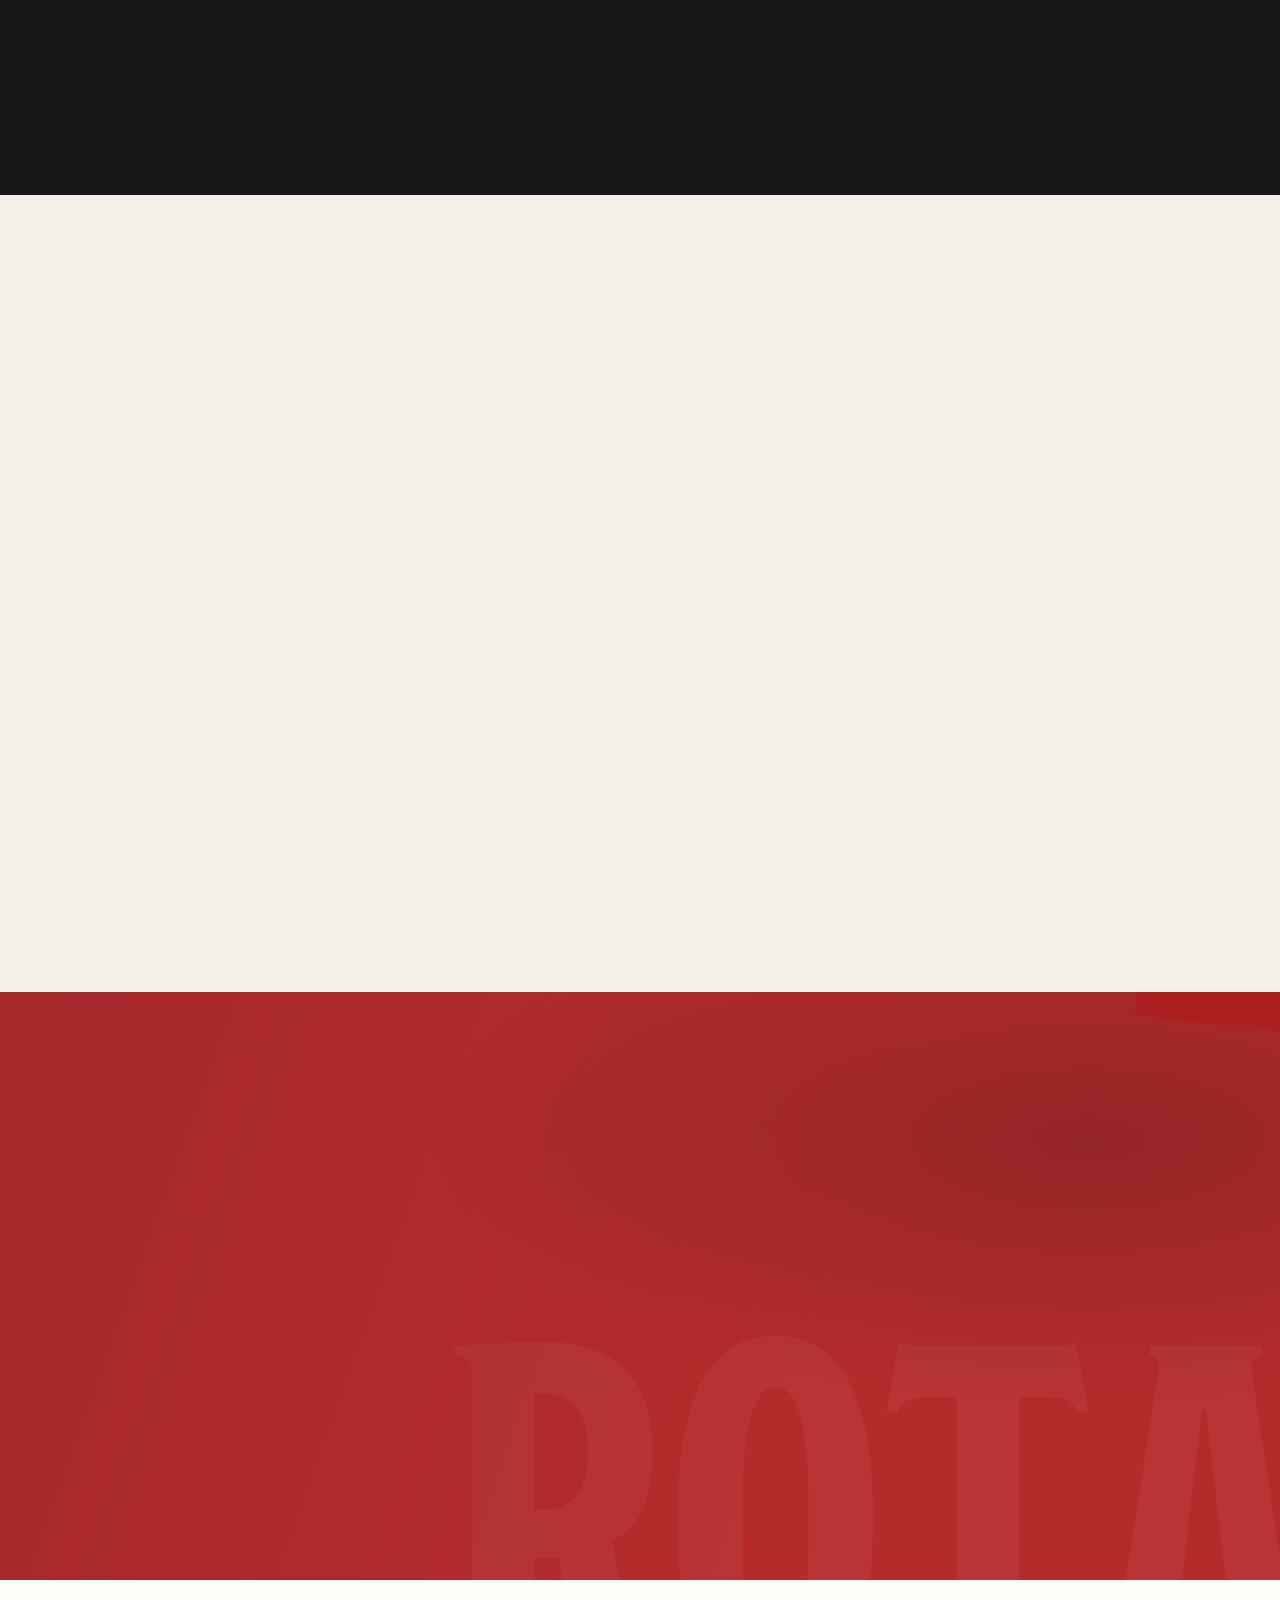
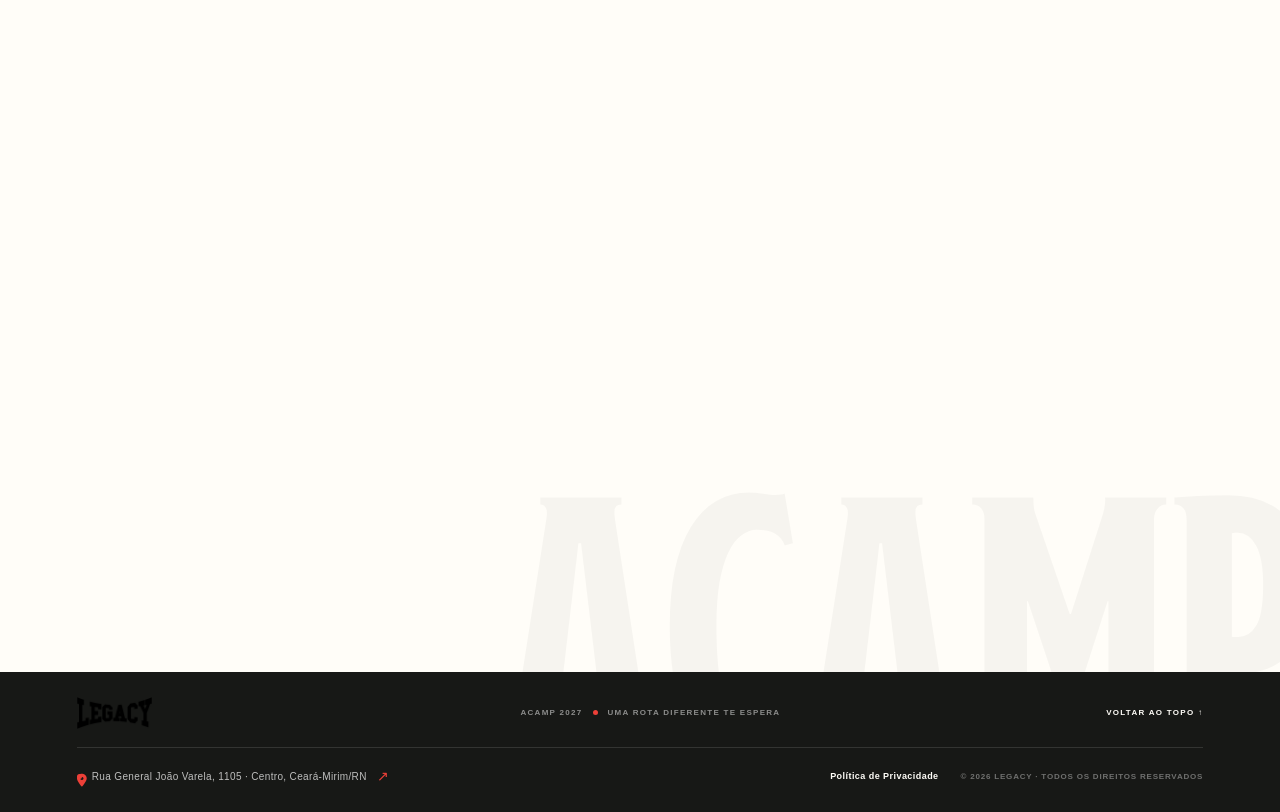
==== commit f5649043: "Adiciona privacidade e modal de depoimentos ao ACAMP" ====
--- a/acamp/index.html
+++ b/acamp/index.html
@@ -139,6 +139,22 @@
       <p class="gallery-caption"><span></span> ACAMP LEGACY — HISTÓRIAS QUE CONTINUAM</p>
     </section>
 
+    <section class="testimonials-section" id="depoimentos">
+      <div class="testimonials-teaser-inner">
+        <div class="testimonials-teaser-heading" data-reveal>
+          <p class="eyebrow"><span class="eyebrow-line"></span> PALAVRAS DE QUEM JÁ VIVEU</p>
+          <h2>HISTÓRIAS<br><em>QUE FICAM.</em></h2>
+        </div>
+        <div class="testimonials-teaser-copy" data-reveal>
+          <p>Mais do que lembranças, são experiências que continuam falando ao coração. Conheça o que algumas pessoas têm a compartilhar.</p>
+          <button class="testimonials-open-button" type="button" data-open-testimonials>
+            <span>VER DEPOIMENTOS</span><span aria-hidden="true">↗</span>
+          </button>
+        </div>
+      </div>
+      <span class="testimonials-decoration" aria-hidden="true">“</span>
+    </section>
+
     <section class="section included-section" id="experiencia">
       <div class="section-index" data-reveal><span>02</span> / A EXPERIÊNCIA</div>
       <div class="included-heading" data-reveal>
@@ -246,9 +262,46 @@
       <img src="../vectors/legacylogo2.png" alt="LEGACY" onerror="this.hidden=true">
       <span class="footer-brand-fallback">LEGACY</span>
     </a>
-    <span>ACAMP 2027 <i></i> UMA ROTA DIFERENTE TE ESPERA</span>
+    <span class="footer-tagline">ACAMP 2027 <i></i> UMA ROTA DIFERENTE TE ESPERA</span>
     <a href="#inicio" class="back-top">VOLTAR AO TOPO ↑</a>
+    <div class="footer-meta">
+      <a class="footer-address" href="https://www.google.com/maps/search/?api=1&query=Rua+General+Jo%C3%A3o+Varela%2C+1105%2C+Centro%2C+Cear%C3%A1-Mirim%2C+RN" target="_blank" rel="noopener noreferrer">
+        <i class="fa-solid fa-location-dot" aria-hidden="true"></i>
+        <span>Rua General João Varela, 1105 · Centro, Ceará-Mirim/RN</span>
+        <span class="footer-external" aria-hidden="true">↗</span>
+      </a>
+      <div class="footer-legal">
+        <a href="./privacidade/">Política de Privacidade</a>
+        <span>© 2026 LEGACY · TODOS OS DIREITOS RESERVADOS</span>
+      </div>
+    </div>
   </footer>
+
+  <div class="testimonials-modal" id="testimonials-modal" aria-hidden="true">
+    <div class="testimonials-dialog" role="dialog" aria-modal="true" aria-labelledby="testimonials-modal-title" tabindex="-1">
+      <button class="testimonials-close" type="button" aria-label="Fechar depoimentos" data-close-testimonials>×</button>
+      <div class="testimonials-modal-topline">
+        <span>LEGACY <i></i> ACAMP 2027</span>
+        <span id="testimonials-counter">0 / 0</span>
+      </div>
+      <div class="testimonial-slide" aria-live="polite">
+        <div class="testimonial-image-wrap" id="testimonial-image-wrap" hidden>
+          <img id="testimonial-image" src="" alt="">
+        </div>
+        <div class="testimonial-copy">
+          <p class="eyebrow light-eyebrow"><span class="eyebrow-line"></span> QUEM JÁ VIVEU, CONTA</p>
+          <h2 id="testimonials-modal-title">Depoimentos</h2>
+          <blockquote id="testimonial-quote">Estamos reunindo os depoimentos. Em breve você poderá conferir as histórias por aqui.</blockquote>
+          <p class="testimonial-empty-note" id="testimonial-empty-note">Volte em breve para conhecer essas experiências.</p>
+        </div>
+      </div>
+      <div class="testimonials-controls">
+        <button class="testimonial-nav" type="button" id="testimonial-prev" aria-label="Depoimento anterior" disabled>←</button>
+        <span class="testimonial-progress" id="testimonial-progress">AINDA NÃO HÁ DEPOIMENTOS</span>
+        <button class="testimonial-nav" type="button" id="testimonial-next" aria-label="Próximo depoimento" disabled>→</button>
+      </div>
+    </div>
+  </div>
 
   <script src="./script.js" defer></script>
 </body>
--- a/acamp/styles.css
+++ b/acamp/styles.css
@@ -490,3 +490,244 @@
   [data-reveal] { opacity: 1; transform: none; }
   .ticker-track { animation: none; }
 }
+
+
+/* Rodapé com endereço, privacidade e direitos reservados */
+.site-footer {
+  display: grid;
+  grid-template-columns: auto minmax(0, 1fr) auto;
+  align-items: center;
+  gap: 18px 26px;
+}
+.footer-tagline { justify-self: center; }
+.footer-meta {
+  grid-column: 1 / -1;
+  display: flex;
+  justify-content: space-between;
+  align-items: center;
+  flex-wrap: wrap;
+  gap: 14px 26px;
+  padding-top: 18px;
+  border-top: 1px solid rgba(255,255,255,.12);
+}
+.footer-address {
+  display: inline-flex;
+  align-items: center;
+  gap: 10px;
+  color: rgba(255,255,255,.72);
+  font-size: 10px;
+  font-weight: 500;
+  letter-spacing: .035em;
+  line-height: 1.5;
+  transition: color .2s ease;
+}
+.footer-address > i { color: var(--color-red); font-size: 13px; }
+.footer-address:hover, .footer-legal a:hover { color: var(--color-white); }
+.footer-external { color: var(--color-red); font-size: 14px; }
+.footer-legal { display: flex; flex-wrap: wrap; align-items: center; gap: 10px 22px; }
+.footer-legal a { color: var(--color-paper-bright); font-size: 9px; letter-spacing: .05em; transition: color .2s ease; }
+.footer-legal span { color: rgba(255,255,255,.38); font-size: 8px; letter-spacing: .1em; }
+
+/* Chamada para os depoimentos */
+.testimonials-section {
+  position: relative;
+  isolation: isolate;
+  overflow: hidden;
+  padding: 108px var(--page-gutter);
+  color: var(--color-ink);
+  background: var(--color-olive);
+}
+.testimonials-teaser-inner {
+  position: relative;
+  z-index: 1;
+  width: min(100%, var(--content-width));
+  margin: 0 auto;
+  display: grid;
+  grid-template-columns: minmax(0, 1.1fr) minmax(280px, .7fr);
+  align-items: end;
+  gap: clamp(35px, 7vw, 100px);
+}
+.testimonials-teaser-heading .eyebrow { color: rgba(23,24,22,.58); }
+.testimonials-teaser-heading h2 {
+  margin: 22px 0 0;
+  font: 400 clamp(68px, 9vw, 118px)/.83 var(--font-display);
+  letter-spacing: -.025em;
+}
+.testimonials-teaser-heading h2 em { color: var(--color-red-deep); font-family: var(--font-accent); font-style: normal; }
+.testimonials-teaser-copy p {
+  max-width: 430px;
+  margin: 0 0 28px;
+  color: rgba(23,24,22,.72);
+  font-size: 15px;
+  line-height: 1.8;
+}
+.testimonials-open-button {
+  display: inline-flex;
+  align-items: center;
+  justify-content: space-between;
+  gap: 36px;
+  min-width: 220px;
+  padding: 17px 19px;
+  border: 1px solid rgba(23,24,22,.6);
+  border-radius: 4px;
+  color: var(--color-paper-bright);
+  background: var(--color-ink);
+  cursor: pointer;
+  font: 800 10px/1 var(--font-condensed);
+  letter-spacing: .15em;
+  transition: transform .25s var(--ease-out), background .25s ease, border-color .25s ease;
+}
+.testimonials-open-button span:last-child { color: var(--color-red); font-size: 17px; }
+.testimonials-open-button:hover { transform: translateY(-3px); background: var(--color-red-dark); border-color: var(--color-red-dark); }
+.testimonials-decoration {
+  position: absolute;
+  z-index: -1;
+  right: 4%;
+  bottom: -150px;
+  color: rgba(23,24,22,.055);
+  font: 400 520px/.8 Georgia, serif;
+  pointer-events: none;
+}
+
+/* Slider de depoimentos */
+body.testimonials-locked { overflow: hidden; }
+.testimonials-modal {
+  position: fixed;
+  inset: 0;
+  z-index: 300;
+  display: none;
+  place-items: center;
+  overflow-y: auto;
+  padding: clamp(14px, 4vw, 48px);
+  background: rgba(8,9,8,.82);
+  backdrop-filter: blur(12px);
+  -webkit-backdrop-filter: blur(12px);
+}
+.testimonials-modal.is-open { display: grid; }
+.testimonials-dialog {
+  position: relative;
+  width: min(100%, 1000px);
+  min-height: min(620px, calc(100svh - 60px));
+  display: flex;
+  flex-direction: column;
+  justify-content: space-between;
+  padding: clamp(28px, 5vw, 58px);
+  border: 1px solid rgba(255,255,255,.14);
+  border-radius: 8px;
+  color: var(--color-paper-bright);
+  background:
+    radial-gradient(ellipse at 88% 12%, rgba(181,43,44,.23), transparent 38%),
+    linear-gradient(135deg, #242723, #171816 72%);
+  box-shadow: 0 30px 100px rgba(0,0,0,.42);
+}
+.testimonials-close {
+  position: absolute;
+  top: 17px;
+  right: 19px;
+  z-index: 2;
+  display: grid;
+  place-items: center;
+  width: 42px;
+  height: 42px;
+  border: 1px solid rgba(255,255,255,.18);
+  border-radius: 50%;
+  color: var(--color-paper-bright);
+  background: rgba(255,255,255,.06);
+  cursor: pointer;
+  font-size: 29px;
+  font-weight: 300;
+  line-height: 1;
+  transition: background .2s ease, transform .2s ease;
+}
+.testimonials-close:hover { background: var(--color-red-deep); transform: rotate(90deg); }
+.testimonials-modal-topline {
+  display: flex;
+  justify-content: space-between;
+  gap: 20px;
+  padding-right: 52px;
+  color: rgba(255,255,255,.48);
+  font-size: 9px;
+  font-weight: 800;
+  letter-spacing: .16em;
+}
+.testimonials-modal-topline i { display: inline-block; width: 5px; height: 5px; margin: 0 7px 1px; border-radius: 50%; background: var(--color-red); }
+.testimonial-slide {
+  flex: 1;
+  display: grid;
+  grid-template-columns: minmax(220px, .8fr) minmax(0, 1.2fr);
+  align-items: center;
+  gap: clamp(28px, 5vw, 62px);
+  padding: 44px 0;
+}
+.testimonial-image-wrap {
+  overflow: hidden;
+  aspect-ratio: 4 / 5;
+  max-height: 390px;
+  border-radius: 5px;
+  background: rgba(255,255,255,.07);
+}
+.testimonial-image-wrap[hidden] { display: none; }
+.testimonial-image-wrap img { display: block; width: 100%; height: 100%; object-fit: cover; }
+.testimonial-copy .eyebrow { color: rgba(255,255,255,.52); }
+.testimonial-copy h2 {
+  margin: 20px 0 22px;
+  color: var(--color-paper-bright);
+  font: 400 clamp(34px, 5vw, 58px)/.98 var(--font-display);
+  letter-spacing: .01em;
+}
+.testimonial-copy blockquote {
+  position: relative;
+  margin: 0;
+  color: rgba(255,255,255,.84);
+  font: 400 clamp(17px, 2vw, 22px)/1.65 var(--font-accent);
+  white-space: pre-line;
+}
+.testimonial-copy blockquote::before { content: "“"; margin-right: 3px; color: var(--color-red); font: 400 1.5em/0 Georgia, serif; }
+.testimonial-empty-note { margin: 20px 0 0; color: rgba(255,255,255,.42); font-size: 10px; letter-spacing: .06em; }
+.testimonial-progress { color: rgba(255,255,255,.45); font-size: 9px; font-weight: 700; letter-spacing: .14em; text-align: center; }
+.testimonials-controls {
+  display: flex;
+  align-items: center;
+  justify-content: space-between;
+  gap: 18px;
+  padding-top: 20px;
+  border-top: 1px solid rgba(255,255,255,.13);
+}
+.testimonial-nav {
+  display: grid;
+  place-items: center;
+  width: 46px;
+  height: 46px;
+  border: 1px solid rgba(255,255,255,.25);
+  border-radius: 50%;
+  color: var(--color-paper-bright);
+  background: transparent;
+  cursor: pointer;
+  font-size: 20px;
+  transition: background .2s ease, border-color .2s ease;
+}
+.testimonial-nav:not(:disabled):hover { background: var(--color-red-deep); border-color: var(--color-red-deep); }
+.testimonial-nav:disabled { opacity: .28; cursor: not-allowed; }
+
+@media (max-width: 760px) {
+  .site-footer { display: flex; flex-direction: column; align-items: flex-start; gap: 17px; }
+  .footer-tagline { order: 3; justify-self: auto; width: 100%; }
+  .footer-meta { order: 4; width: 100%; align-items: flex-start; flex-direction: column; gap: 15px; }
+  .footer-legal { align-items: flex-start; flex-direction: column; gap: 9px; }
+  .testimonials-section { padding-top: 82px; padding-bottom: 82px; }
+  .testimonials-teaser-inner { grid-template-columns: 1fr; gap: 28px; }
+  .testimonials-teaser-heading h2 { font-size: clamp(65px, 14vw, 92px); }
+  .testimonials-teaser-copy p { font-size: 13px; }
+  .testimonials-dialog { min-height: auto; padding: 26px 22px 22px; }
+  .testimonials-modal-topline { font-size: 8px; }
+  .testimonial-slide { grid-template-columns: 1fr; gap: 24px; padding: 38px 0 28px; }
+  .testimonial-image-wrap { width: min(100%, 280px); max-height: 250px; margin: 0 auto; aspect-ratio: 5 / 3; }
+  .testimonial-copy h2 { margin: 15px 0; font-size: 42px; }
+  .testimonial-copy blockquote { font-size: 18px; }
+  .testimonials-close { top: 12px; right: 12px; width: 36px; height: 36px; }
+}
+@media (max-width: 420px) {
+  .testimonial-progress { font-size: 7px; letter-spacing: .08em; }
+  .testimonials-modal { padding: 10px; }
+  .testimonials-dialog { padding: 23px 17px 17px; }
+}
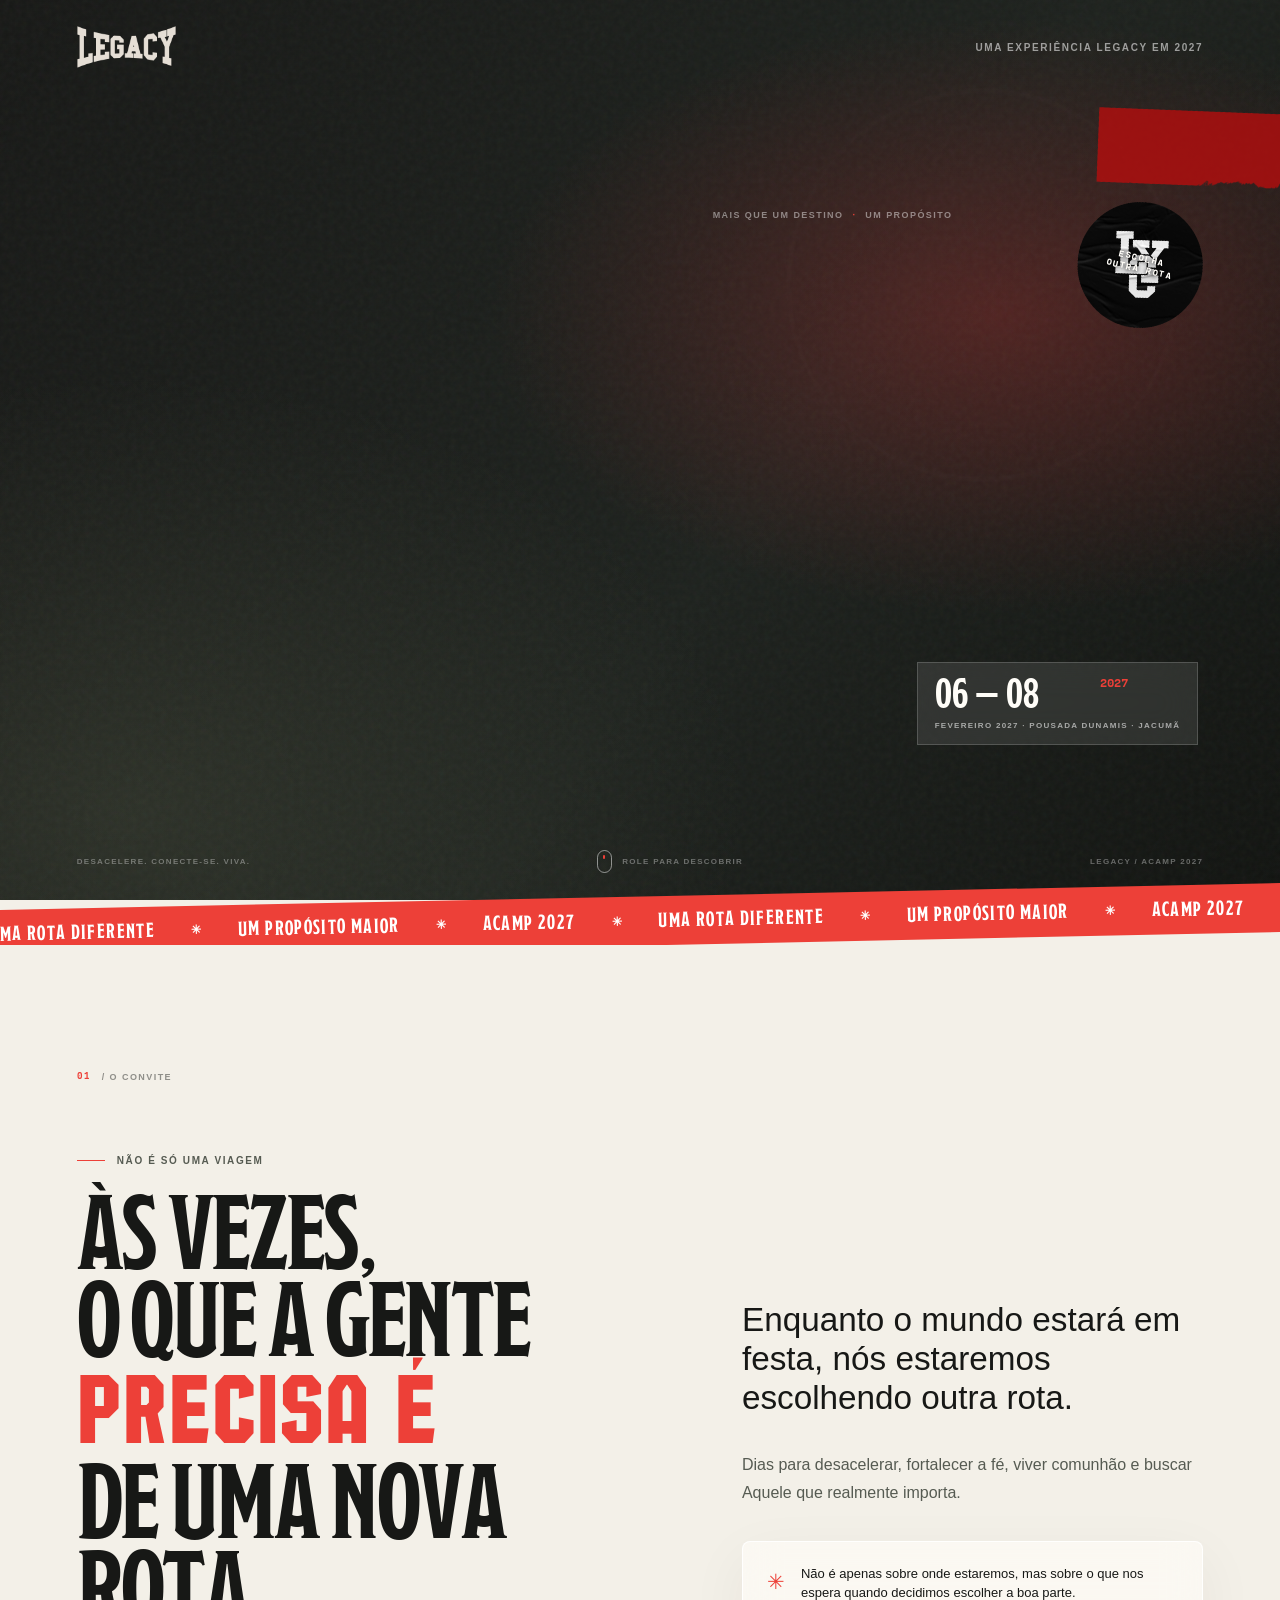
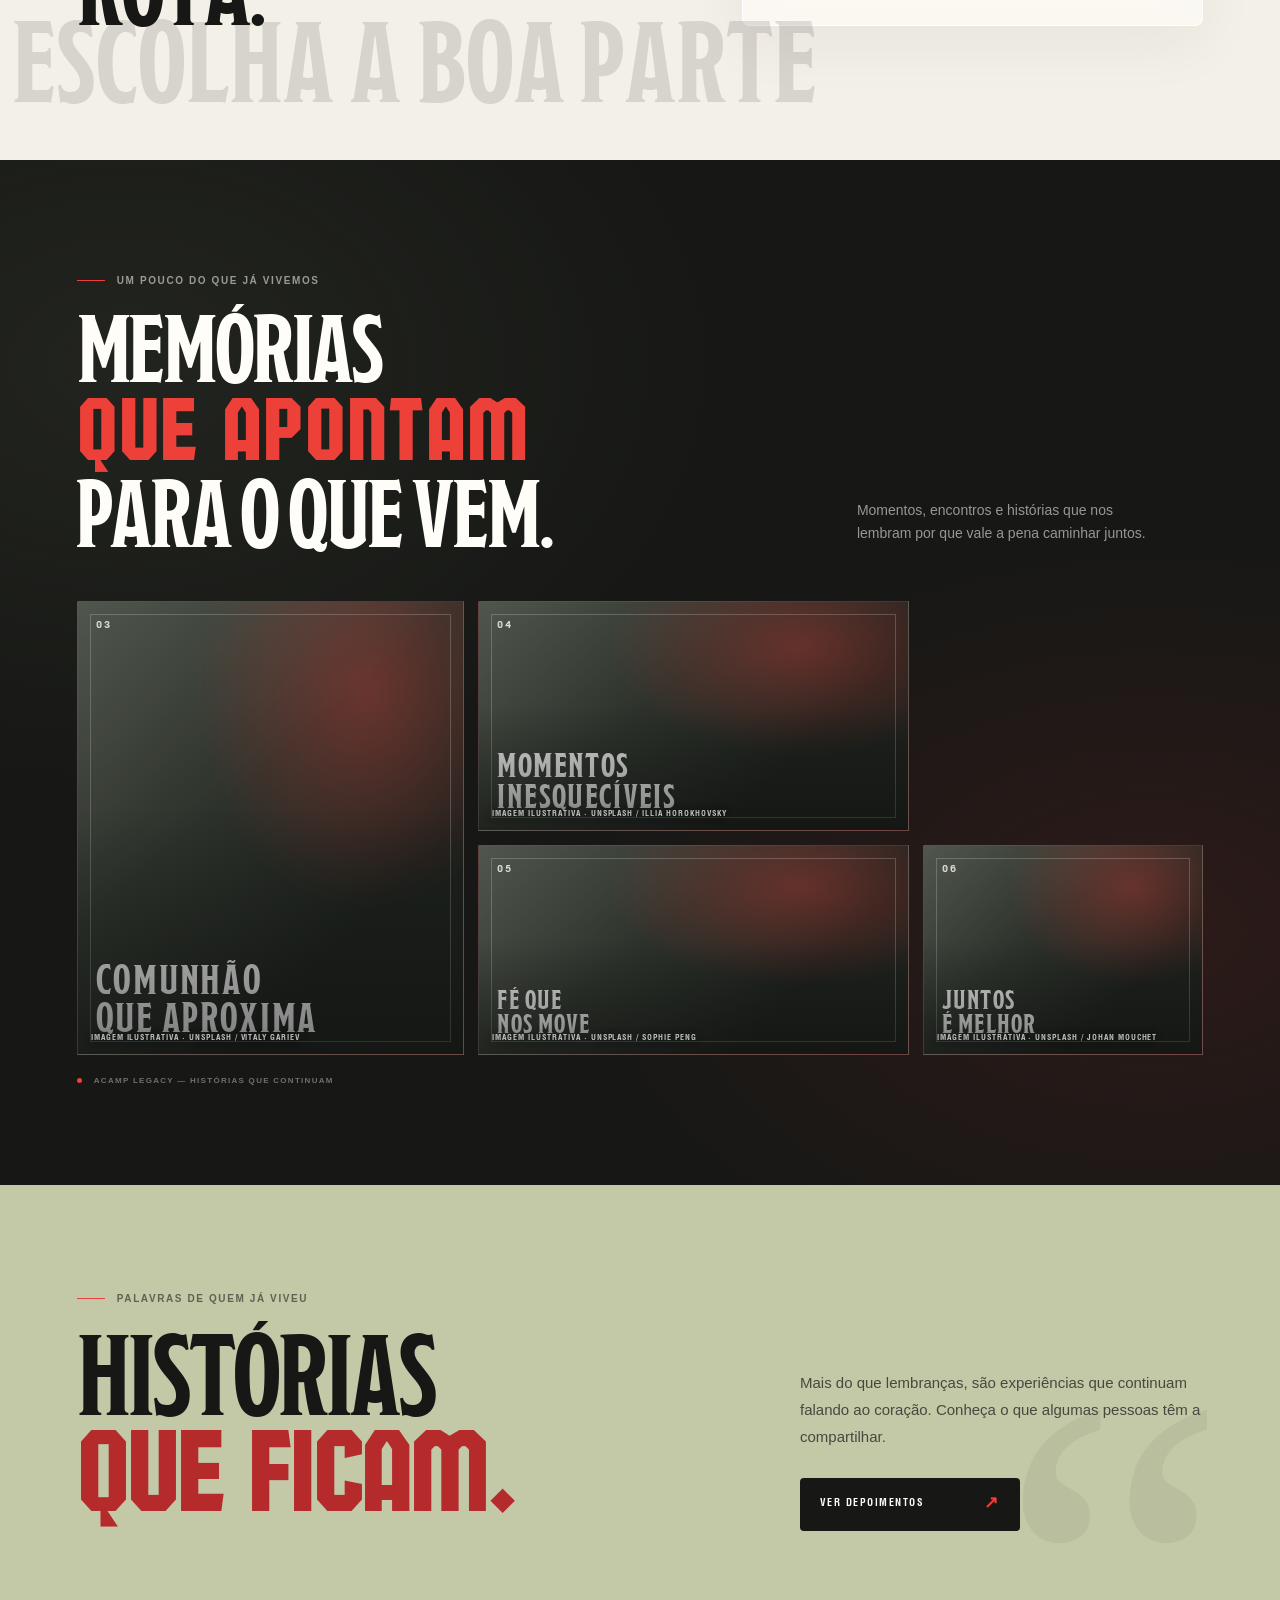
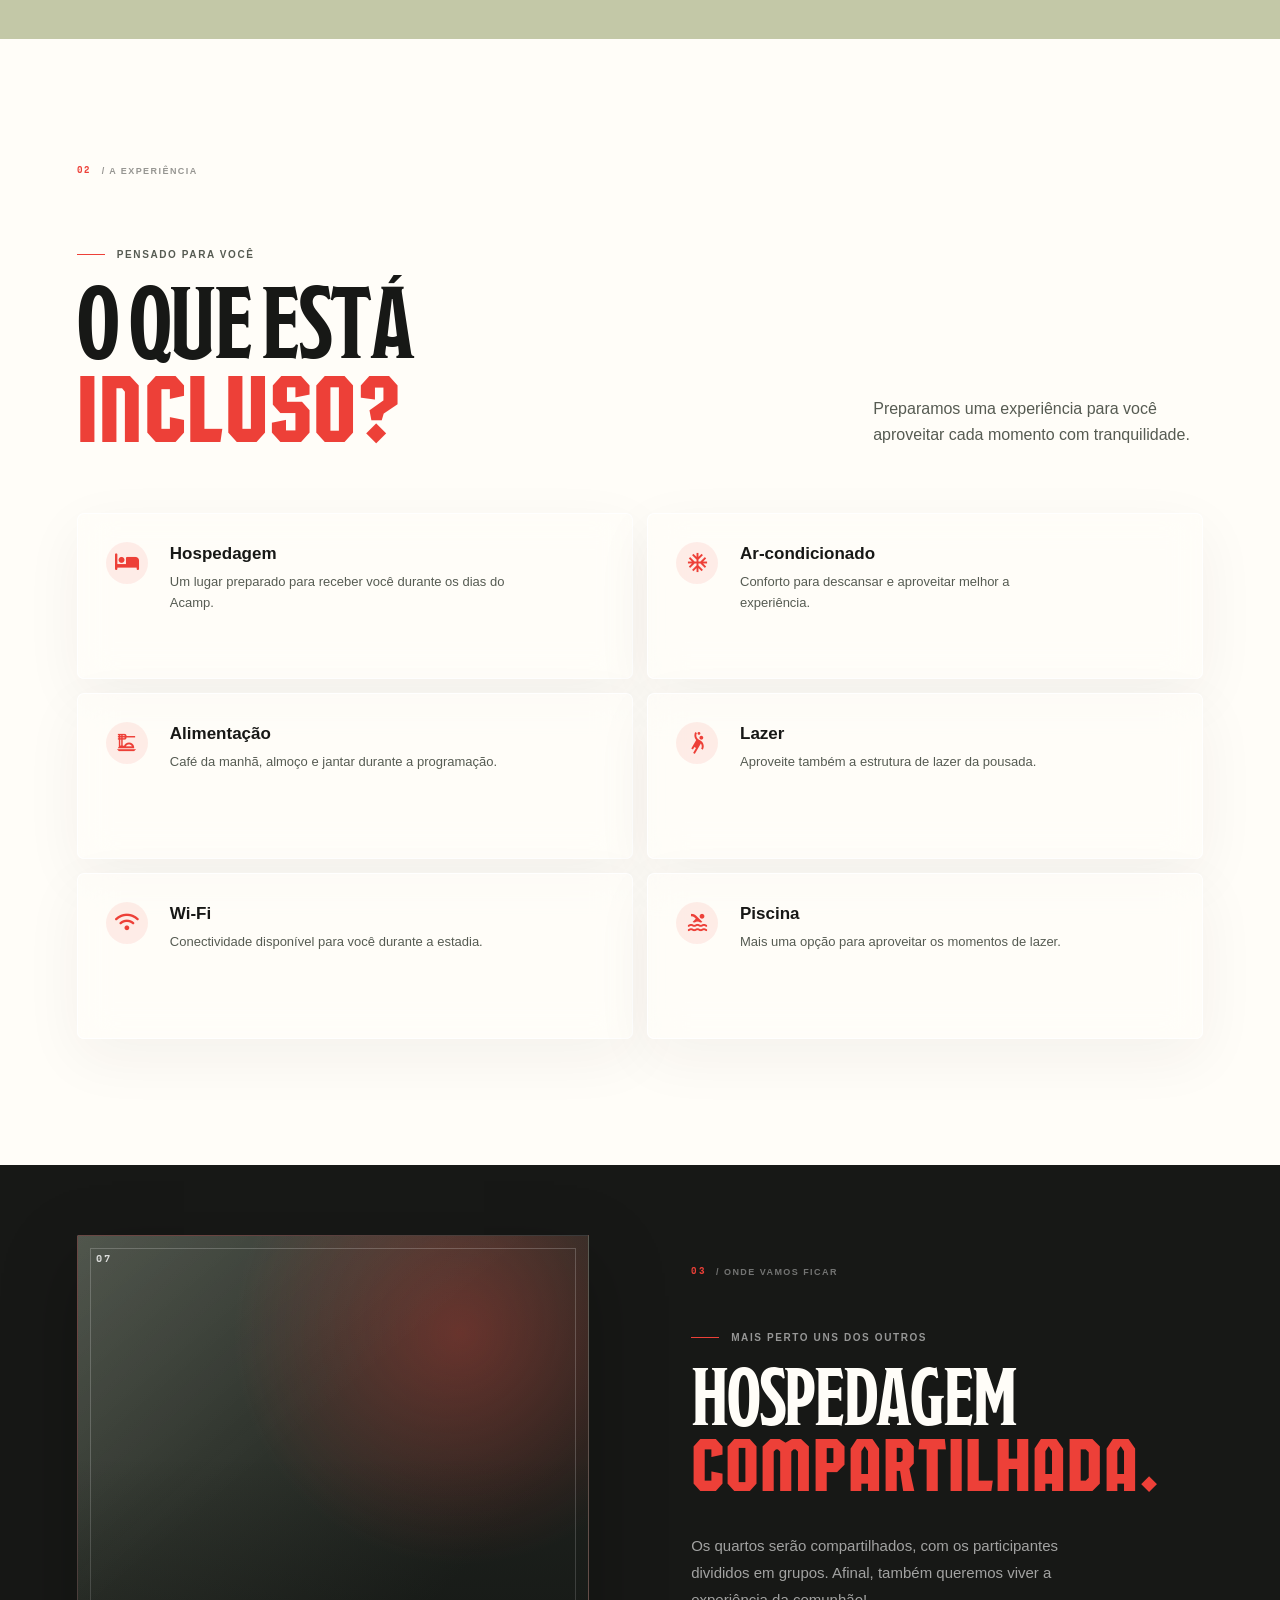
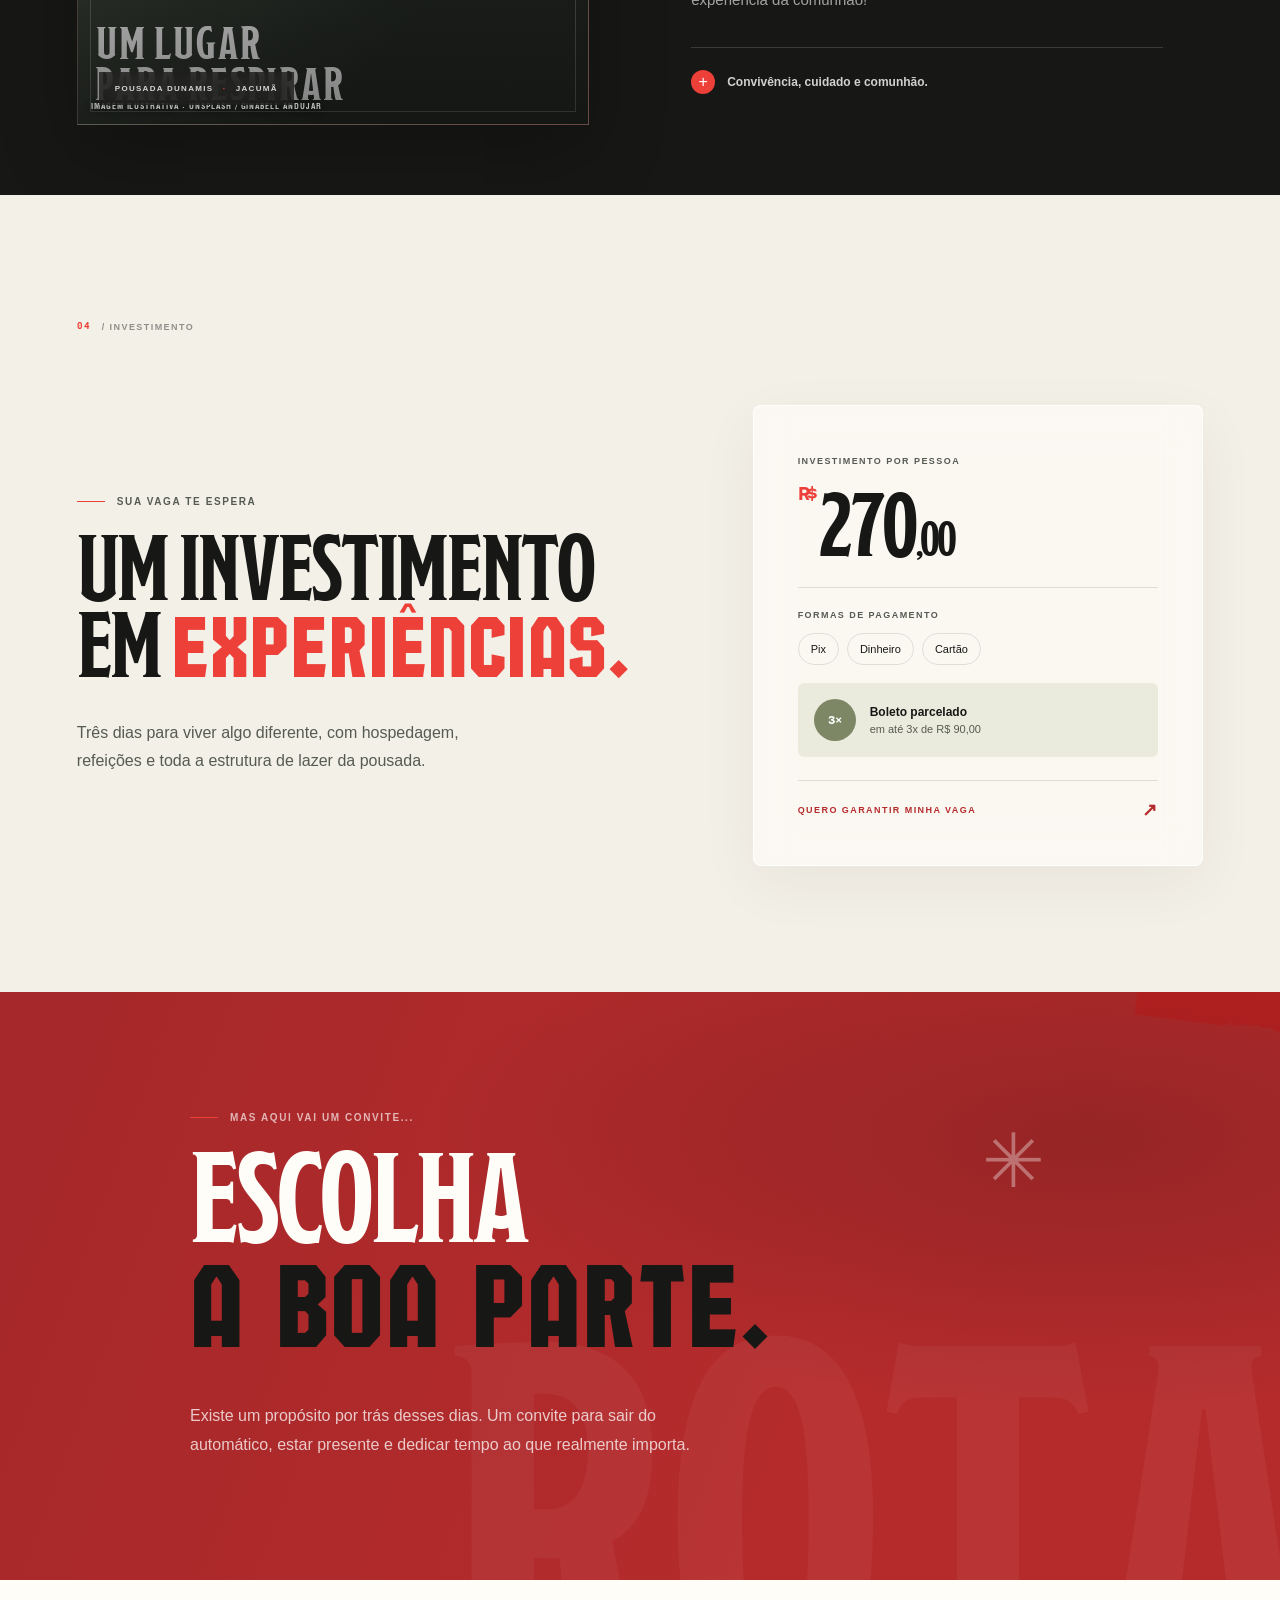
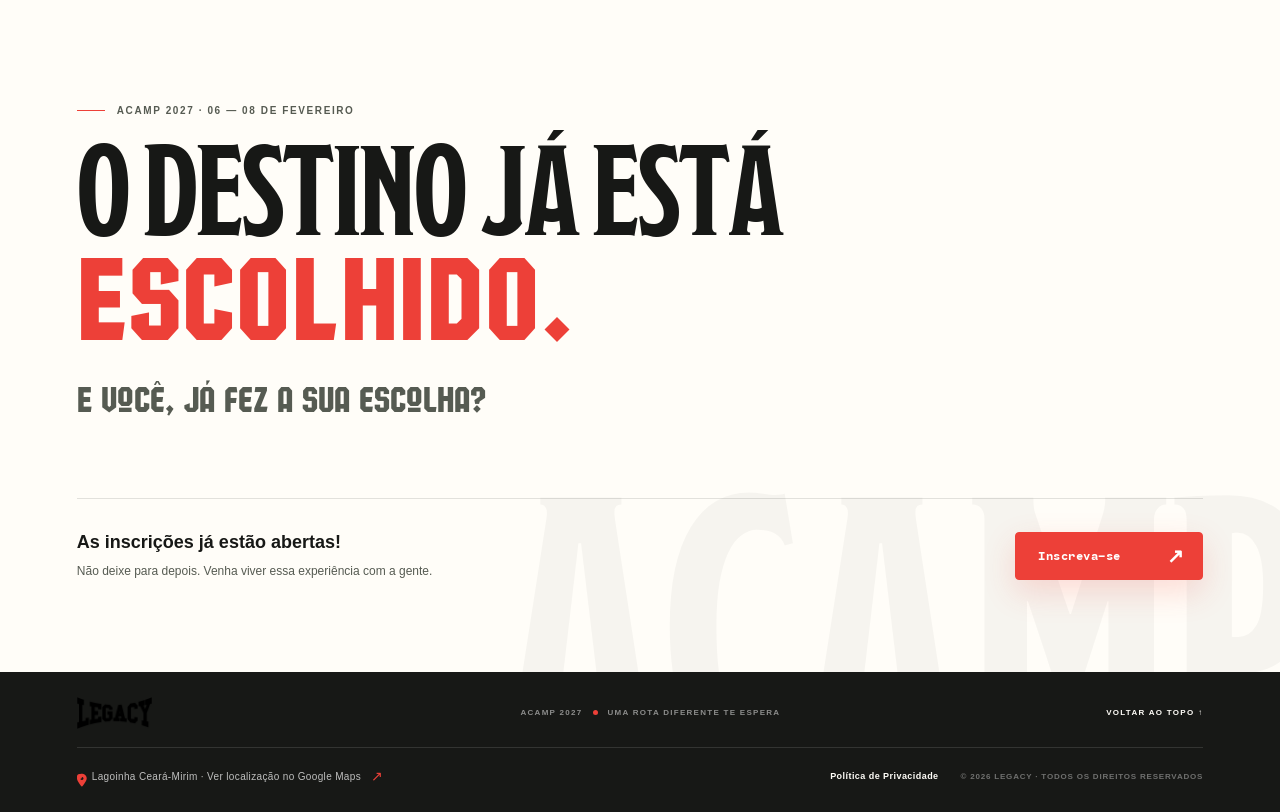
==== commit 8e65dd68: "Corrige link de localização da Lagoinha Ceará-Mirim" ====
--- a/acamp/index.html
+++ b/acamp/index.html
@@ -265,9 +265,9 @@
     <span class="footer-tagline">ACAMP 2027 <i></i> UMA ROTA DIFERENTE TE ESPERA</span>
     <a href="#inicio" class="back-top">VOLTAR AO TOPO ↑</a>
     <div class="footer-meta">
-      <a class="footer-address" href="https://www.google.com/maps/search/?api=1&query=Rua+General+Jo%C3%A3o+Varela%2C+1105%2C+Centro%2C+Cear%C3%A1-Mirim%2C+RN" target="_blank" rel="noopener noreferrer">
+      <a class="footer-address" href="https://maps.app.goo.gl/NQ9ADzAGScxuCmeP9" target="_blank" rel="noopener noreferrer">
         <i class="fa-solid fa-location-dot" aria-hidden="true"></i>
-        <span>Rua General João Varela, 1105 · Centro, Ceará-Mirim/RN</span>
+        <span>Lagoinha Ceará-Mirim · Ver localização no Google Maps</span>
         <span class="footer-external" aria-hidden="true">↗</span>
       </a>
       <div class="footer-legal">
--- a/acamp/styles.css
+++ b/acamp/styles.css
@@ -731,3 +731,10 @@
   .testimonials-modal { padding: 10px; }
   .testimonials-dialog { padding: 23px 17px 17px; }
 }
+
+/* Ajuste de largura quando o depoimento não possui fotografia */
+.testimonial-image-wrap[hidden] + .testimonial-copy {
+  grid-column: 1 / -1;
+  width: min(100%, 760px);
+  margin: 0 auto;
+}
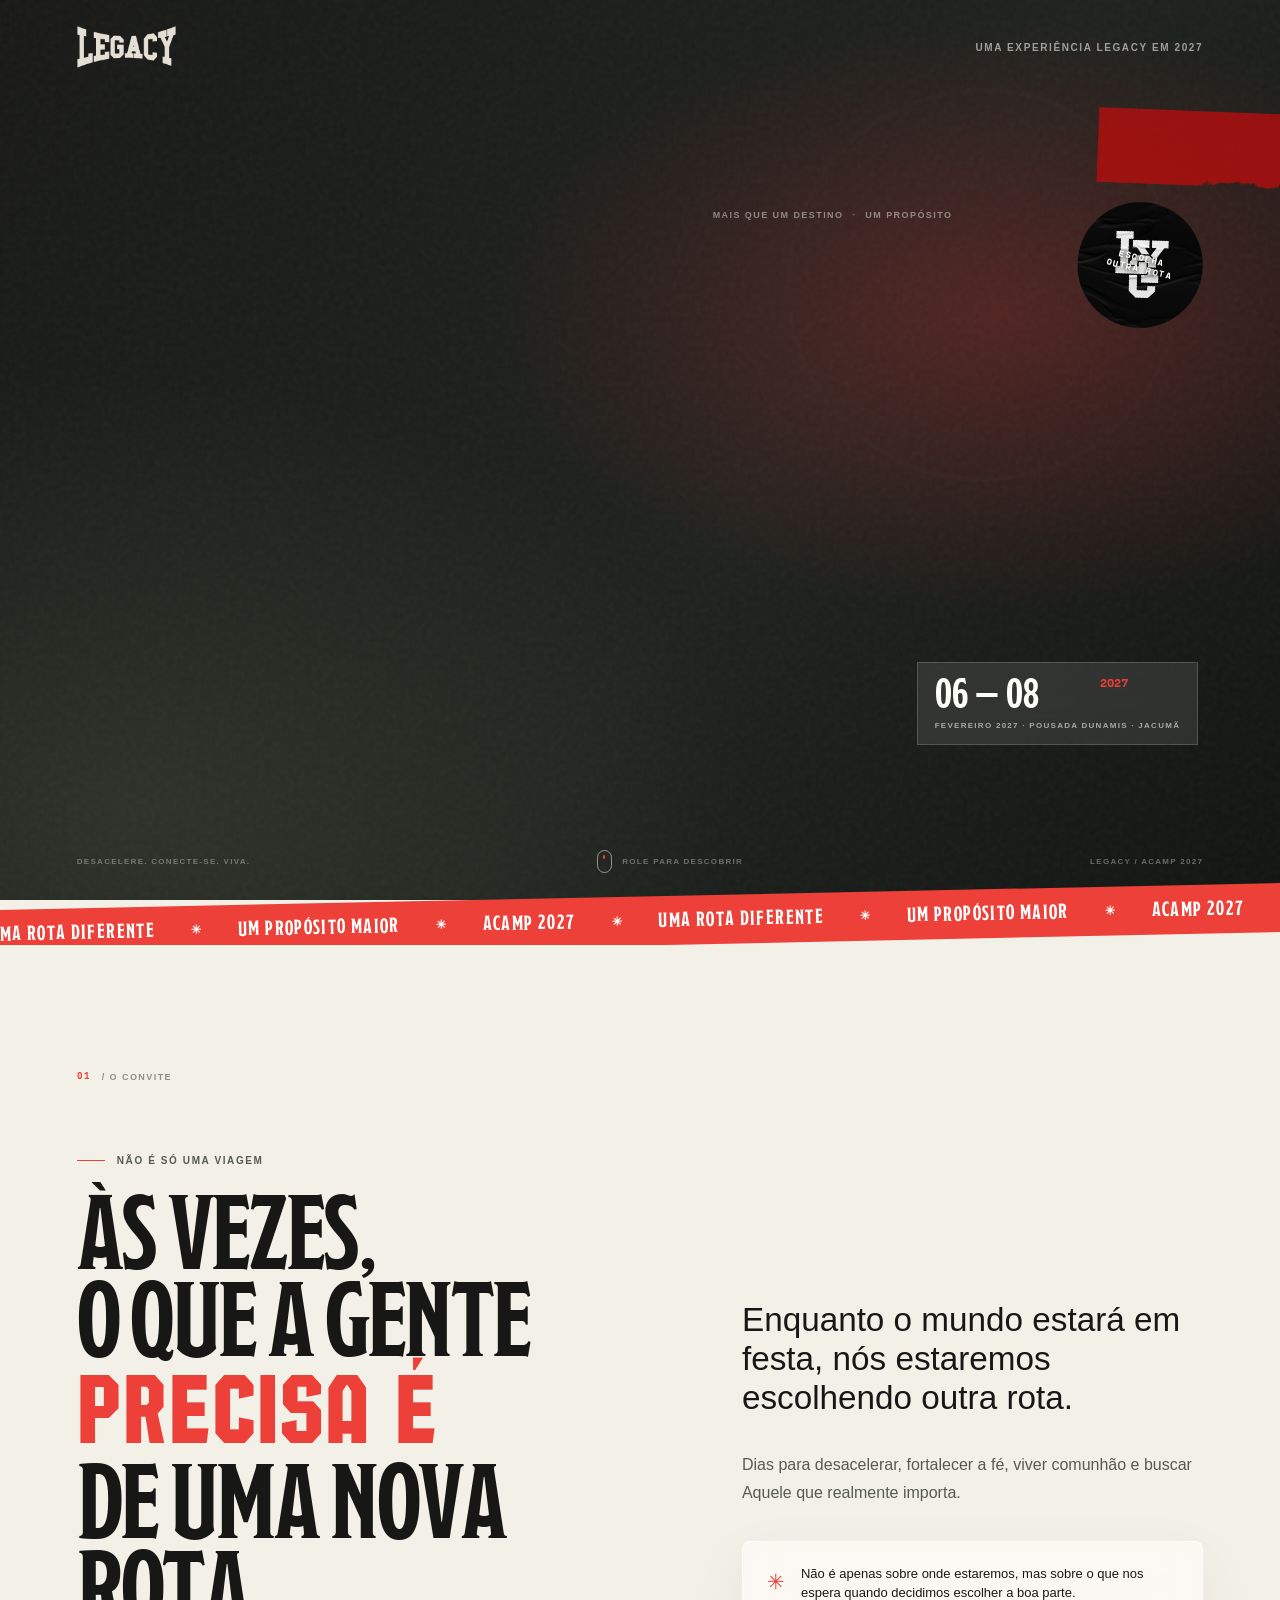
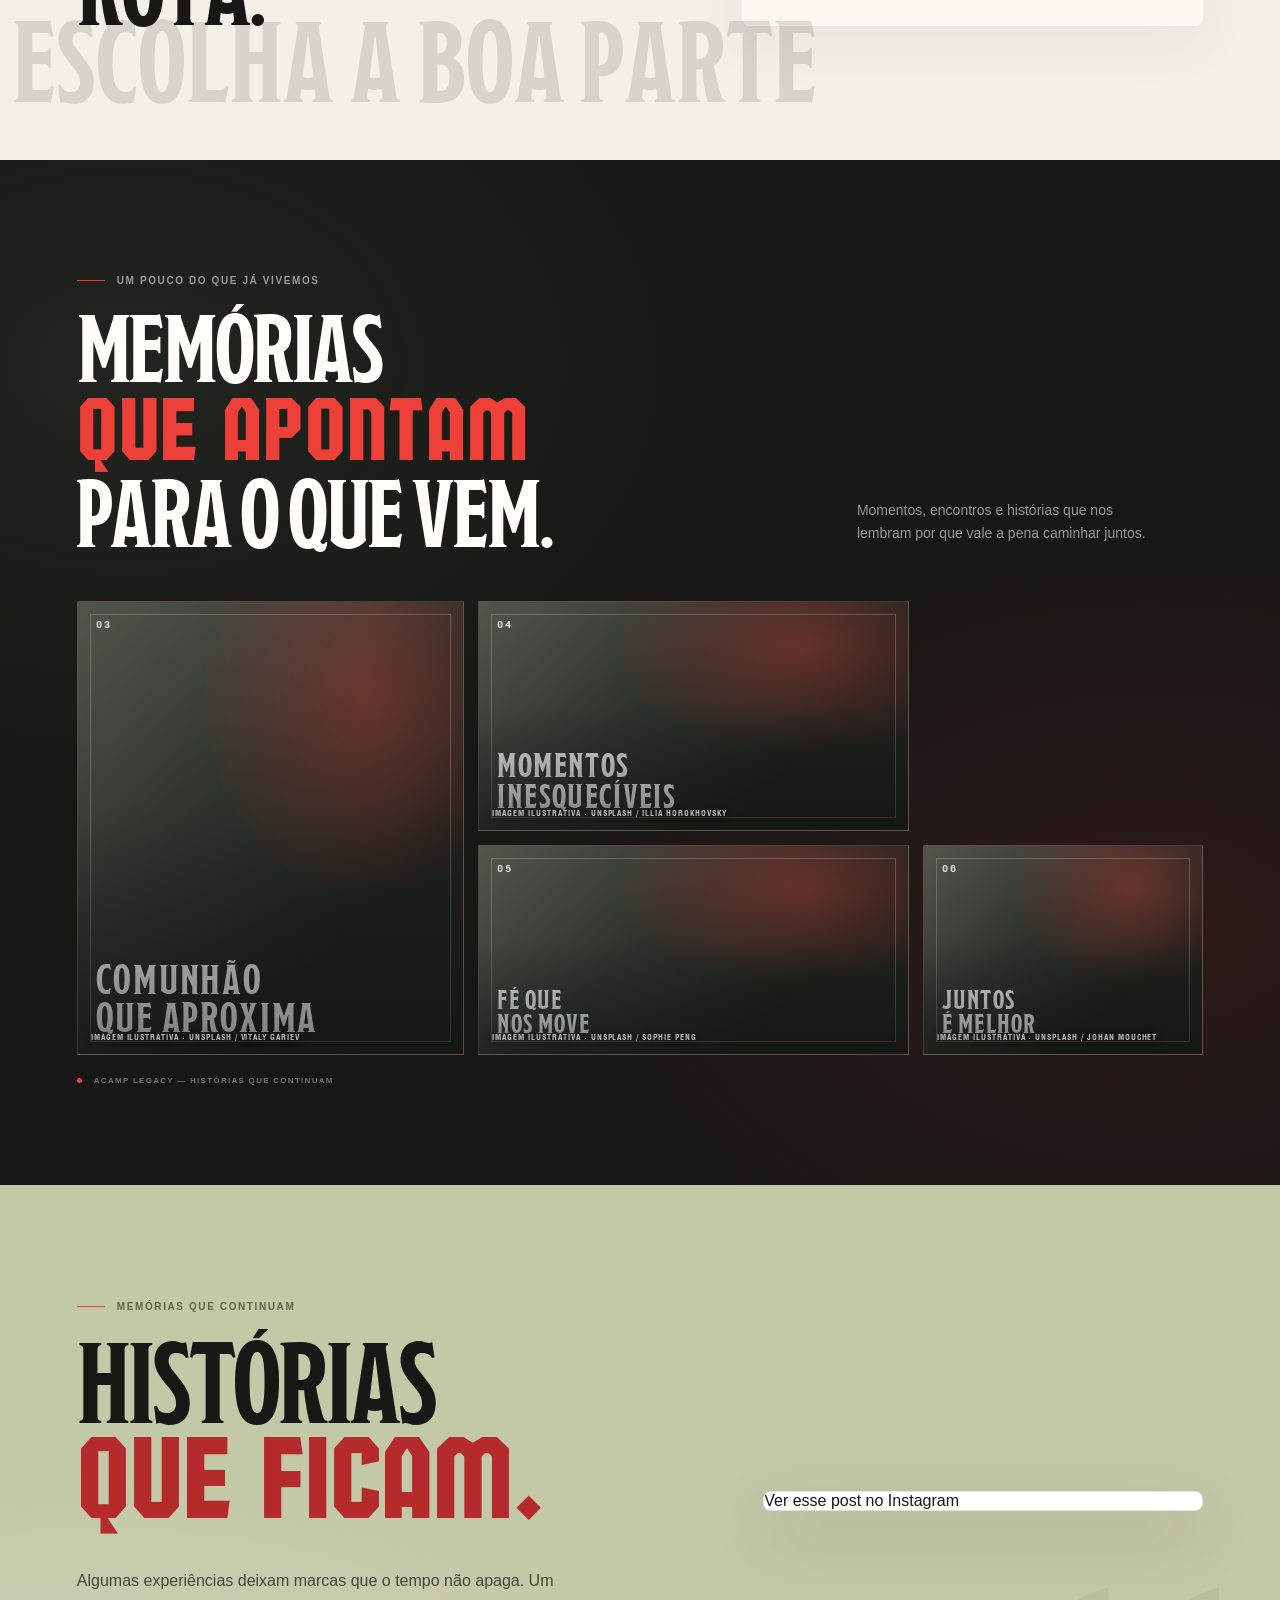
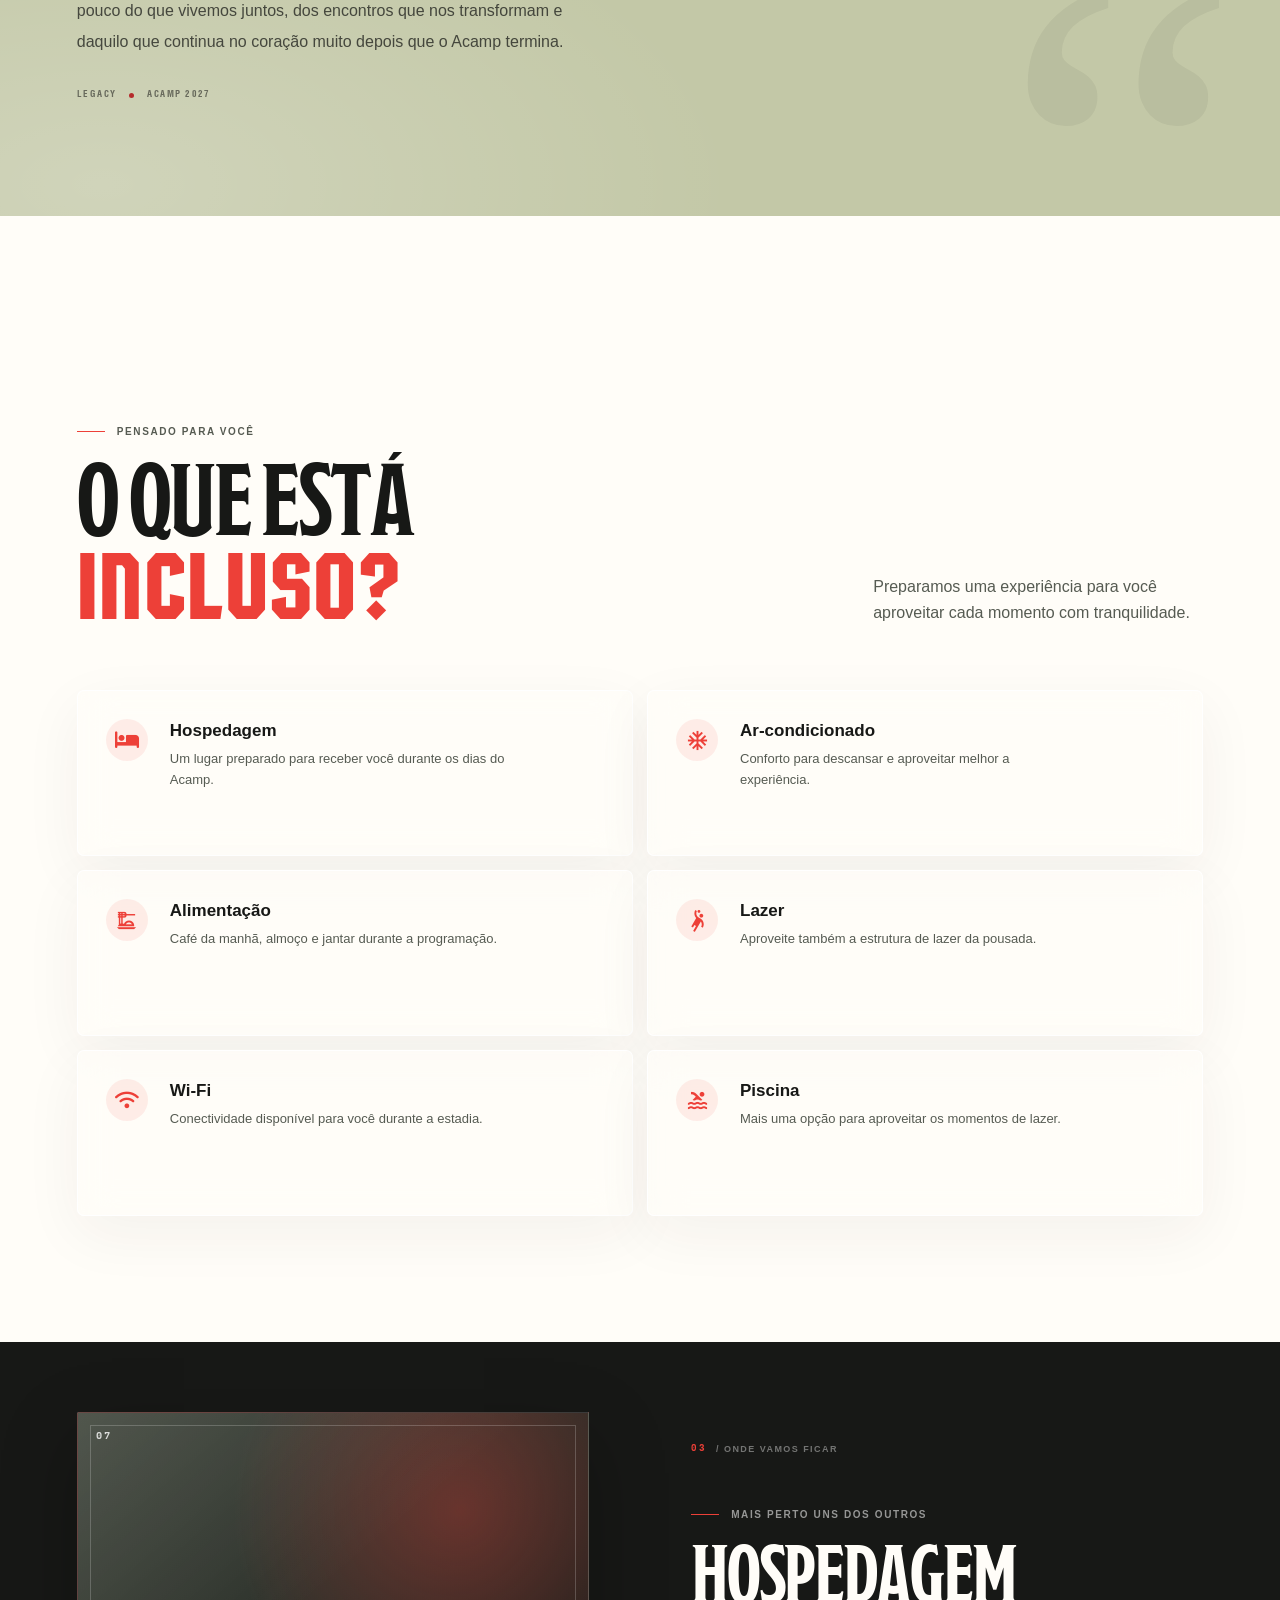
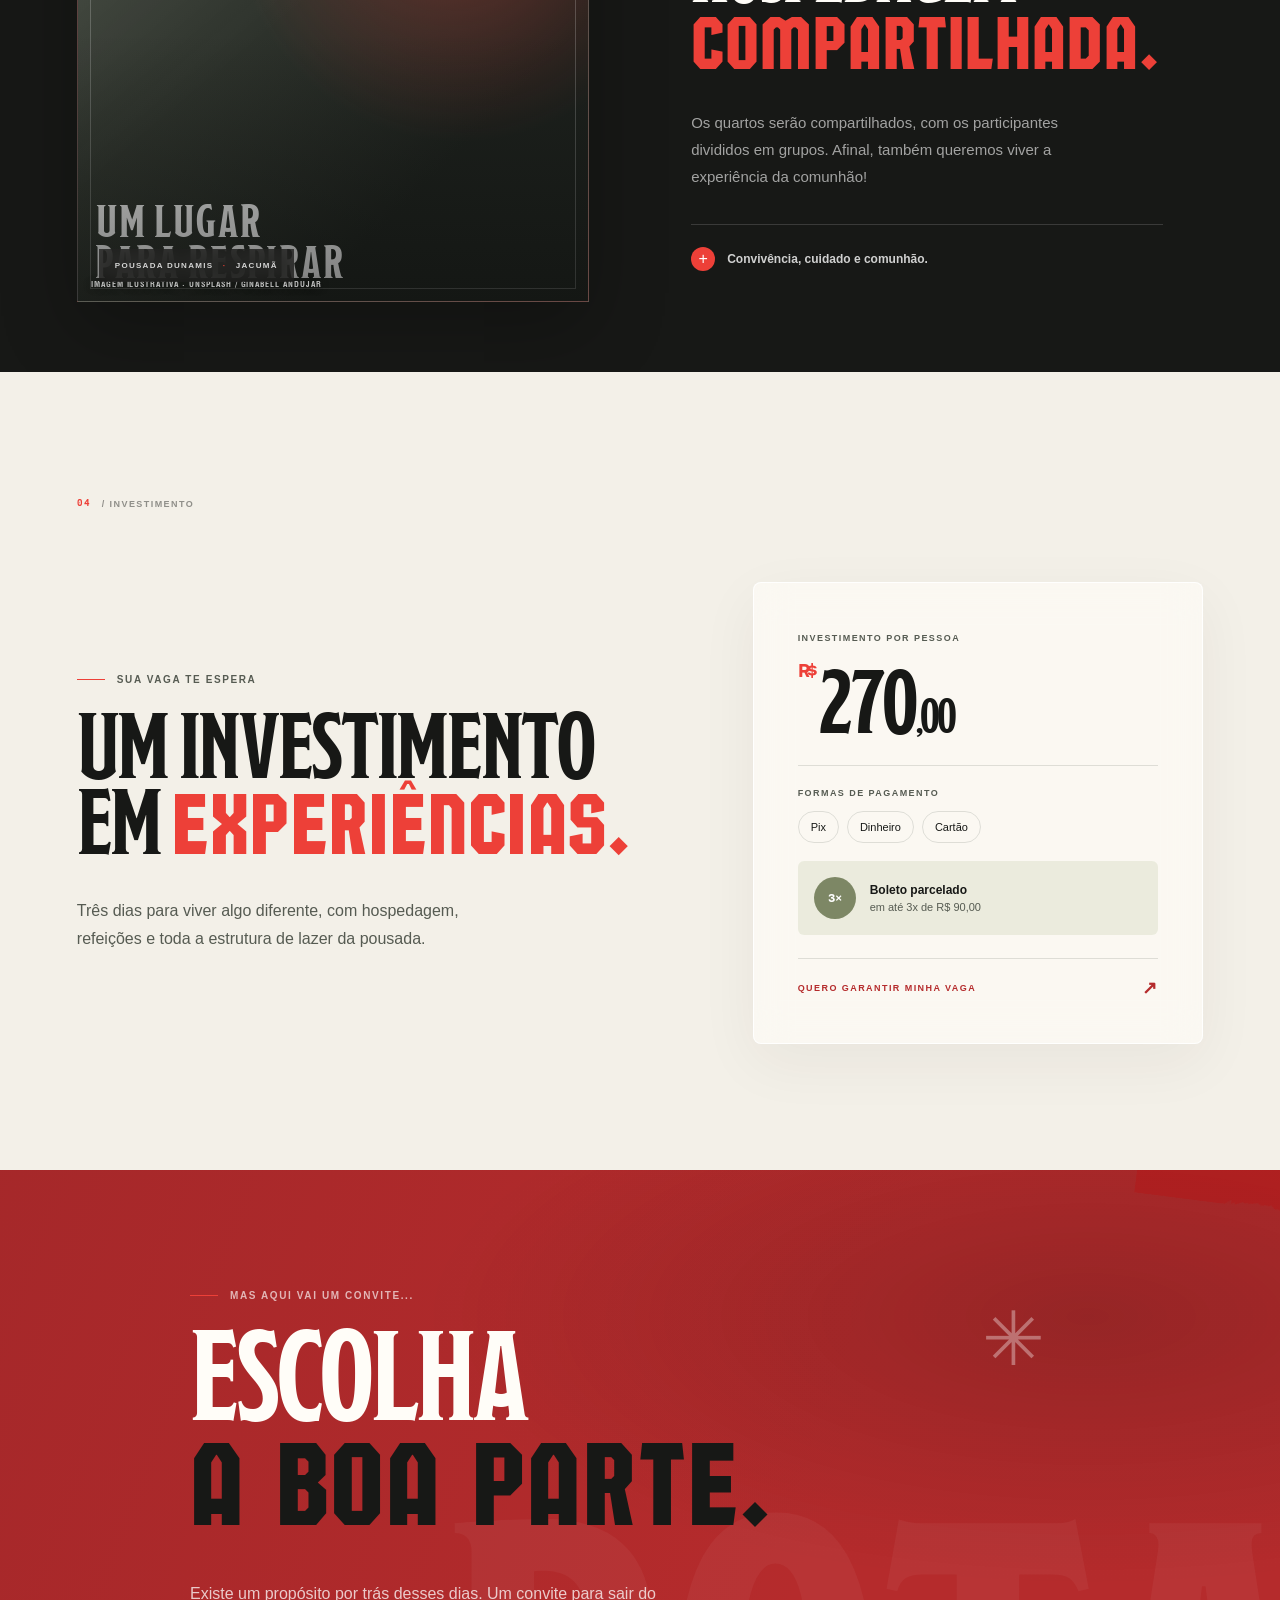
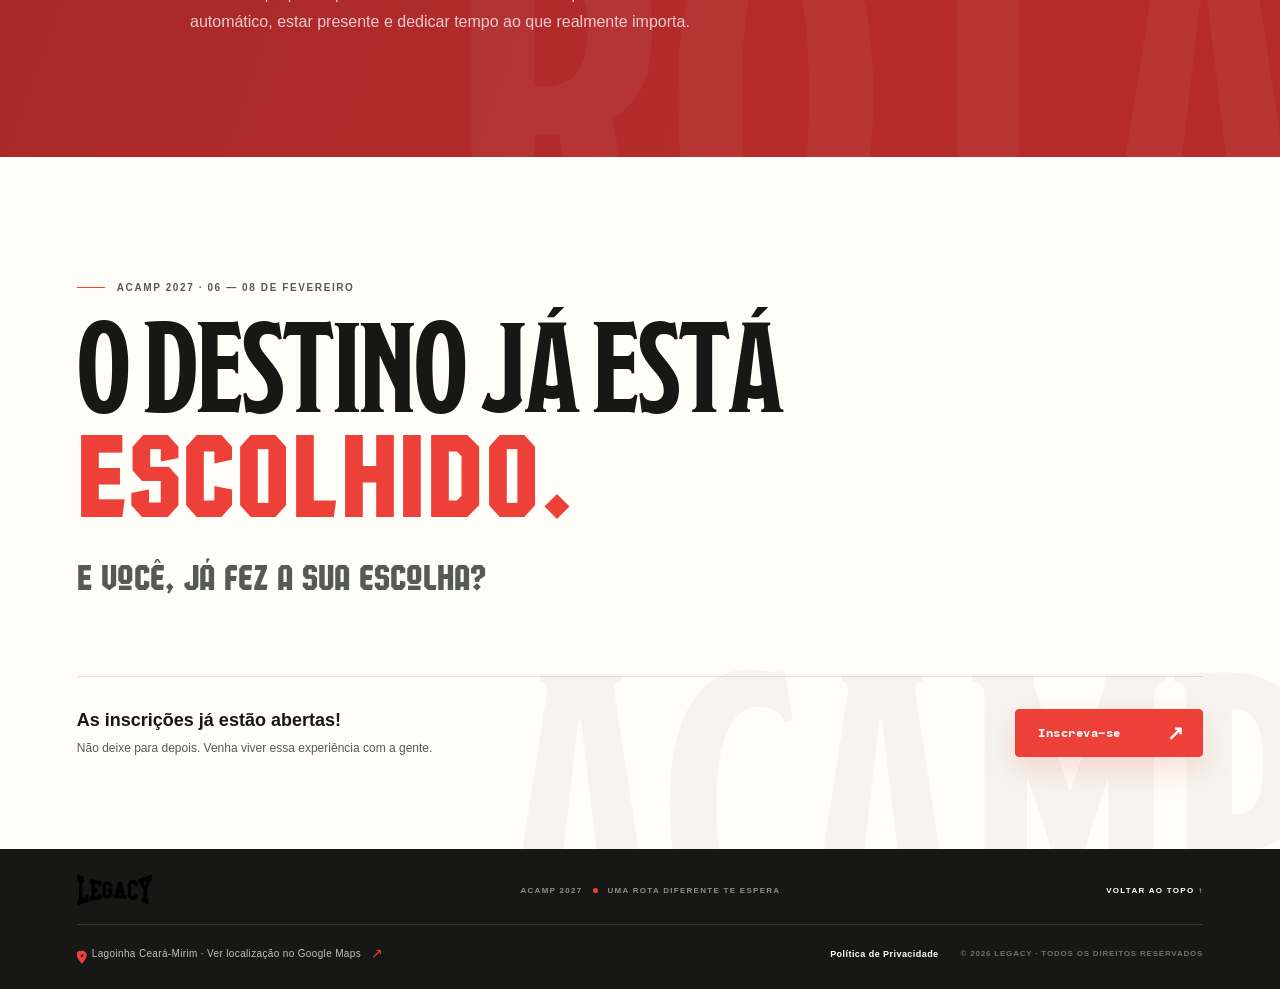
==== commit 8193b99f: "Substitui modal de depoimentos por Reel do Instagram" ====
--- a/acamp/index.html
+++ b/acamp/index.html
@@ -139,20 +139,29 @@
       <p class="gallery-caption"><span></span> ACAMP LEGACY — HISTÓRIAS QUE CONTINUAM</p>
     </section>
 
-    <section class="testimonials-section" id="depoimentos">
-      <div class="testimonials-teaser-inner">
-        <div class="testimonials-teaser-heading" data-reveal>
-          <p class="eyebrow"><span class="eyebrow-line"></span> PALAVRAS DE QUEM JÁ VIVEU</p>
+        <section class="stories-section" id="historias">
+      <div class="stories-inner">
+        <div class="stories-copy" data-reveal>
+          <p class="eyebrow"><span class="eyebrow-line"></span> MEMÓRIAS QUE CONTINUAM</p>
           <h2>HISTÓRIAS<br><em>QUE FICAM.</em></h2>
-        </div>
-        <div class="testimonials-teaser-copy" data-reveal>
-          <p>Mais do que lembranças, são experiências que continuam falando ao coração. Conheça o que algumas pessoas têm a compartilhar.</p>
-          <button class="testimonials-open-button" type="button" data-open-testimonials>
-            <span>VER DEPOIMENTOS</span><span aria-hidden="true">↗</span>
-          </button>
-        </div>
-      </div>
-      <span class="testimonials-decoration" aria-hidden="true">“</span>
+          <p>Algumas experiências deixam marcas que o tempo não apaga. Um pouco do que vivemos juntos, dos encontros que nos transformam e daquilo que continua no coração muito depois que o Acamp termina.</p>
+          <div class="stories-signature">
+            <span>LEGACY</span><i aria-hidden="true"></i><span>ACAMP 2027</span>
+          </div>
+        </div>
+
+        <div class="stories-reel" data-reveal>
+          <blockquote
+            class="instagram-media"
+            data-instgrm-permalink="https://www.instagram.com/reel/DgF8EH_hVz9/?utm_source=ig_embed&amp;utm_campaign=loading"
+            data-instgrm-version="14">
+            <a href="https://www.instagram.com/reel/DgF8EH_hVz9/" target="_blank" rel="noopener noreferrer">
+              Ver esse post no Instagram
+            </a>
+          </blockquote>
+        </div>
+      </div>
+      <span class="stories-decoration" aria-hidden="true">“</span>
     </section>
 
     <section class="section included-section" id="experiencia">
@@ -277,32 +286,7 @@
     </div>
   </footer>
 
-  <div class="testimonials-modal" id="testimonials-modal" aria-hidden="true">
-    <div class="testimonials-dialog" role="dialog" aria-modal="true" aria-labelledby="testimonials-modal-title" tabindex="-1">
-      <button class="testimonials-close" type="button" aria-label="Fechar depoimentos" data-close-testimonials>×</button>
-      <div class="testimonials-modal-topline">
-        <span>LEGACY <i></i> ACAMP 2027</span>
-        <span id="testimonials-counter">0 / 0</span>
-      </div>
-      <div class="testimonial-slide" aria-live="polite">
-        <div class="testimonial-image-wrap" id="testimonial-image-wrap" hidden>
-          <img id="testimonial-image" src="" alt="">
-        </div>
-        <div class="testimonial-copy">
-          <p class="eyebrow light-eyebrow"><span class="eyebrow-line"></span> QUEM JÁ VIVEU, CONTA</p>
-          <h2 id="testimonials-modal-title">Depoimentos</h2>
-          <blockquote id="testimonial-quote">Estamos reunindo os depoimentos. Em breve você poderá conferir as histórias por aqui.</blockquote>
-          <p class="testimonial-empty-note" id="testimonial-empty-note">Volte em breve para conhecer essas experiências.</p>
-        </div>
-      </div>
-      <div class="testimonials-controls">
-        <button class="testimonial-nav" type="button" id="testimonial-prev" aria-label="Depoimento anterior" disabled>←</button>
-        <span class="testimonial-progress" id="testimonial-progress">AINDA NÃO HÁ DEPOIMENTOS</span>
-        <button class="testimonial-nav" type="button" id="testimonial-next" aria-label="Próximo depoimento" disabled>→</button>
-      </div>
-    </div>
-  </div>
-
+  <script async src="https://www.instagram.com/embed.js"></script>
   <script src="./script.js" defer></script>
 </body>
 </html>
--- a/acamp/styles.css
+++ b/acamp/styles.css
@@ -528,213 +528,130 @@
 .footer-legal a { color: var(--color-paper-bright); font-size: 9px; letter-spacing: .05em; transition: color .2s ease; }
 .footer-legal span { color: rgba(255,255,255,.38); font-size: 8px; letter-spacing: .1em; }
 
-/* Chamada para os depoimentos */
-.testimonials-section {
+/* Histórias que ficam — Reel Instagram integrado à identidade LEGACY */
+.stories-section {
   position: relative;
   isolation: isolate;
   overflow: hidden;
-  padding: 108px var(--page-gutter);
+  padding: clamp(82px, 9vw, 120px) var(--page-gutter);
   color: var(--color-ink);
-  background: var(--color-olive);
-}
-.testimonials-teaser-inner {
+  background:
+    radial-gradient(ellipse at 8% 95%, rgba(255,255,255,.22), transparent 38%),
+    var(--color-olive);
+}
+.stories-inner {
   position: relative;
   z-index: 1;
+  display: grid;
+  grid-template-columns: minmax(0, 1fr) minmax(320px, 440px);
+  align-items: center;
+  gap: clamp(48px, 8vw, 112px);
   width: min(100%, var(--content-width));
   margin: 0 auto;
-  display: grid;
-  grid-template-columns: minmax(0, 1.1fr) minmax(280px, .7fr);
-  align-items: end;
-  gap: clamp(35px, 7vw, 100px);
-}
-.testimonials-teaser-heading .eyebrow { color: rgba(23,24,22,.58); }
-.testimonials-teaser-heading h2 {
-  margin: 22px 0 0;
+}
+.stories-copy { max-width: 650px; }
+.stories-copy .eyebrow { color: rgba(23,24,22,.58); }
+.stories-copy h2 {
+  margin: 24px 0 28px;
+  color: var(--color-ink);
   font: 400 clamp(68px, 9vw, 118px)/.83 var(--font-display);
   letter-spacing: -.025em;
 }
-.testimonials-teaser-heading h2 em { color: var(--color-red-deep); font-family: var(--font-accent); font-style: normal; }
-.testimonials-teaser-copy p {
-  max-width: 430px;
-  margin: 0 0 28px;
-  color: rgba(23,24,22,.72);
-  font-size: 15px;
-  line-height: 1.8;
-}
-.testimonials-open-button {
+.stories-copy h2 em {
+  color: var(--color-red-deep);
+  font-family: var(--font-accent);
+  font-style: normal;
+  letter-spacing: 0;
+}
+.stories-copy > p:not(.eyebrow) {
+  max-width: 520px;
+  margin: 0;
+  color: rgba(23,24,22,.74);
+  font-size: clamp(14px, 1.45vw, 16px);
+  line-height: 1.9;
+}
+.stories-signature {
   display: inline-flex;
   align-items: center;
-  justify-content: space-between;
-  gap: 36px;
-  min-width: 220px;
-  padding: 17px 19px;
-  border: 1px solid rgba(23,24,22,.6);
-  border-radius: 4px;
-  color: var(--color-paper-bright);
-  background: var(--color-ink);
-  cursor: pointer;
-  font: 800 10px/1 var(--font-condensed);
-  letter-spacing: .15em;
-  transition: transform .25s var(--ease-out), background .25s ease, border-color .25s ease;
-}
-.testimonials-open-button span:last-child { color: var(--color-red); font-size: 17px; }
-.testimonials-open-button:hover { transform: translateY(-3px); background: var(--color-red-dark); border-color: var(--color-red-dark); }
-.testimonials-decoration {
+  gap: 13px;
+  margin-top: 34px;
+  color: rgba(23,24,22,.56);
+  font: 800 9px/1 var(--font-condensed);
+  letter-spacing: .16em;
+}
+.stories-signature i {
+  display: inline-block;
+  width: 5px;
+  height: 5px;
+  border-radius: 50%;
+  background: var(--color-red-deep);
+}
+.stories-reel {
+  width: 100%;
+  max-width: 440px;
+  min-width: 0;
+  justify-self: end;
+  overflow: hidden;
+  border: 1px solid rgba(23,24,22,.12);
+  border-radius: 8px;
+  background: #fff;
+  box-shadow: 0 24px 65px rgba(23,24,22,.2);
+}
+.stories-reel .instagram-media {
+  display: block !important;
+  width: 100% !important;
+  min-width: 0 !important;
+  max-width: 100% !important;
+  margin: 0 !important;
+  padding: 0 !important;
+  border: 0 !important;
+  border-radius: 7px !important;
+  box-shadow: none !important;
+  background: #fff !important;
+  box-sizing: border-box !important;
+}
+.stories-reel iframe {
+  display: block;
+  width: 100% !important;
+  max-width: 100% !important;
+  margin: 0 auto !important;
+  border: 0 !important;
+}
+.stories-decoration {
   position: absolute;
   z-index: -1;
-  right: 4%;
-  bottom: -150px;
+  right: 3%;
+  bottom: -165px;
   color: rgba(23,24,22,.055);
-  font: 400 520px/.8 Georgia, serif;
+  font: 400 540px/.8 Georgia, serif;
   pointer-events: none;
 }
 
-/* Slider de depoimentos */
-body.testimonials-locked { overflow: hidden; }
-.testimonials-modal {
-  position: fixed;
-  inset: 0;
-  z-index: 300;
-  display: none;
-  place-items: center;
-  overflow-y: auto;
-  padding: clamp(14px, 4vw, 48px);
-  background: rgba(8,9,8,.82);
-  backdrop-filter: blur(12px);
-  -webkit-backdrop-filter: blur(12px);
-}
-.testimonials-modal.is-open { display: grid; }
-.testimonials-dialog {
-  position: relative;
-  width: min(100%, 1000px);
-  min-height: min(620px, calc(100svh - 60px));
-  display: flex;
-  flex-direction: column;
-  justify-content: space-between;
-  padding: clamp(28px, 5vw, 58px);
-  border: 1px solid rgba(255,255,255,.14);
-  border-radius: 8px;
-  color: var(--color-paper-bright);
-  background:
-    radial-gradient(ellipse at 88% 12%, rgba(181,43,44,.23), transparent 38%),
-    linear-gradient(135deg, #242723, #171816 72%);
-  box-shadow: 0 30px 100px rgba(0,0,0,.42);
-}
-.testimonials-close {
-  position: absolute;
-  top: 17px;
-  right: 19px;
-  z-index: 2;
-  display: grid;
-  place-items: center;
-  width: 42px;
-  height: 42px;
-  border: 1px solid rgba(255,255,255,.18);
-  border-radius: 50%;
-  color: var(--color-paper-bright);
-  background: rgba(255,255,255,.06);
-  cursor: pointer;
-  font-size: 29px;
-  font-weight: 300;
-  line-height: 1;
-  transition: background .2s ease, transform .2s ease;
-}
-.testimonials-close:hover { background: var(--color-red-deep); transform: rotate(90deg); }
-.testimonials-modal-topline {
-  display: flex;
-  justify-content: space-between;
-  gap: 20px;
-  padding-right: 52px;
-  color: rgba(255,255,255,.48);
-  font-size: 9px;
-  font-weight: 800;
-  letter-spacing: .16em;
-}
-.testimonials-modal-topline i { display: inline-block; width: 5px; height: 5px; margin: 0 7px 1px; border-radius: 50%; background: var(--color-red); }
-.testimonial-slide {
-  flex: 1;
-  display: grid;
-  grid-template-columns: minmax(220px, .8fr) minmax(0, 1.2fr);
-  align-items: center;
-  gap: clamp(28px, 5vw, 62px);
-  padding: 44px 0;
-}
-.testimonial-image-wrap {
-  overflow: hidden;
-  aspect-ratio: 4 / 5;
-  max-height: 390px;
-  border-radius: 5px;
-  background: rgba(255,255,255,.07);
-}
-.testimonial-image-wrap[hidden] { display: none; }
-.testimonial-image-wrap img { display: block; width: 100%; height: 100%; object-fit: cover; }
-.testimonial-copy .eyebrow { color: rgba(255,255,255,.52); }
-.testimonial-copy h2 {
-  margin: 20px 0 22px;
-  color: var(--color-paper-bright);
-  font: 400 clamp(34px, 5vw, 58px)/.98 var(--font-display);
-  letter-spacing: .01em;
-}
-.testimonial-copy blockquote {
-  position: relative;
-  margin: 0;
-  color: rgba(255,255,255,.84);
-  font: 400 clamp(17px, 2vw, 22px)/1.65 var(--font-accent);
-  white-space: pre-line;
-}
-.testimonial-copy blockquote::before { content: "“"; margin-right: 3px; color: var(--color-red); font: 400 1.5em/0 Georgia, serif; }
-.testimonial-empty-note { margin: 20px 0 0; color: rgba(255,255,255,.42); font-size: 10px; letter-spacing: .06em; }
-.testimonial-progress { color: rgba(255,255,255,.45); font-size: 9px; font-weight: 700; letter-spacing: .14em; text-align: center; }
-.testimonials-controls {
-  display: flex;
-  align-items: center;
-  justify-content: space-between;
-  gap: 18px;
-  padding-top: 20px;
-  border-top: 1px solid rgba(255,255,255,.13);
-}
-.testimonial-nav {
-  display: grid;
-  place-items: center;
-  width: 46px;
-  height: 46px;
-  border: 1px solid rgba(255,255,255,.25);
-  border-radius: 50%;
-  color: var(--color-paper-bright);
-  background: transparent;
-  cursor: pointer;
-  font-size: 20px;
-  transition: background .2s ease, border-color .2s ease;
-}
-.testimonial-nav:not(:disabled):hover { background: var(--color-red-deep); border-color: var(--color-red-deep); }
-.testimonial-nav:disabled { opacity: .28; cursor: not-allowed; }
-
+@media (max-width: 900px) {
+  .stories-inner {
+    grid-template-columns: minmax(0, 1fr) minmax(300px, 390px);
+    gap: clamp(30px, 5vw, 58px);
+  }
+  .stories-copy h2 { font-size: clamp(62px, 8vw, 88px); }
+}
 @media (max-width: 760px) {
   .site-footer { display: flex; flex-direction: column; align-items: flex-start; gap: 17px; }
   .footer-tagline { order: 3; justify-self: auto; width: 100%; }
   .footer-meta { order: 4; width: 100%; align-items: flex-start; flex-direction: column; gap: 15px; }
   .footer-legal { align-items: flex-start; flex-direction: column; gap: 9px; }
-  .testimonials-section { padding-top: 82px; padding-bottom: 82px; }
-  .testimonials-teaser-inner { grid-template-columns: 1fr; gap: 28px; }
-  .testimonials-teaser-heading h2 { font-size: clamp(65px, 14vw, 92px); }
-  .testimonials-teaser-copy p { font-size: 13px; }
-  .testimonials-dialog { min-height: auto; padding: 26px 22px 22px; }
-  .testimonials-modal-topline { font-size: 8px; }
-  .testimonial-slide { grid-template-columns: 1fr; gap: 24px; padding: 38px 0 28px; }
-  .testimonial-image-wrap { width: min(100%, 280px); max-height: 250px; margin: 0 auto; aspect-ratio: 5 / 3; }
-  .testimonial-copy h2 { margin: 15px 0; font-size: 42px; }
-  .testimonial-copy blockquote { font-size: 18px; }
-  .testimonials-close { top: 12px; right: 12px; width: 36px; height: 36px; }
+
+  .stories-section { padding-top: 78px; padding-bottom: 82px; }
+  .stories-inner { grid-template-columns: 1fr; gap: 34px; }
+  .stories-copy { max-width: 620px; }
+  .stories-copy h2 { margin: 20px 0 23px; font-size: clamp(65px, 13vw, 92px); }
+  .stories-copy > p:not(.eyebrow) { max-width: 560px; font-size: 14px; }
+  .stories-signature { margin-top: 24px; }
+  .stories-reel { width: min(100%, 440px); justify-self: center; }
+  .stories-decoration { right: -8%; bottom: -110px; font-size: 390px; }
 }
 @media (max-width: 420px) {
-  .testimonial-progress { font-size: 7px; letter-spacing: .08em; }
-  .testimonials-modal { padding: 10px; }
-  .testimonials-dialog { padding: 23px 17px 17px; }
-}
-
-/* Ajuste de largura quando o depoimento não possui fotografia */
-.testimonial-image-wrap[hidden] + .testimonial-copy {
-  grid-column: 1 / -1;
-  width: min(100%, 760px);
-  margin: 0 auto;
-}
+  .stories-section { padding-left: 18px; padding-right: 18px; }
+  .stories-copy h2 { font-size: 61px; }
+  .stories-copy > p:not(.eyebrow) { font-size: 13px; }
+  .stories-reel .instagram-media { min-width: 0 !important; }
+}
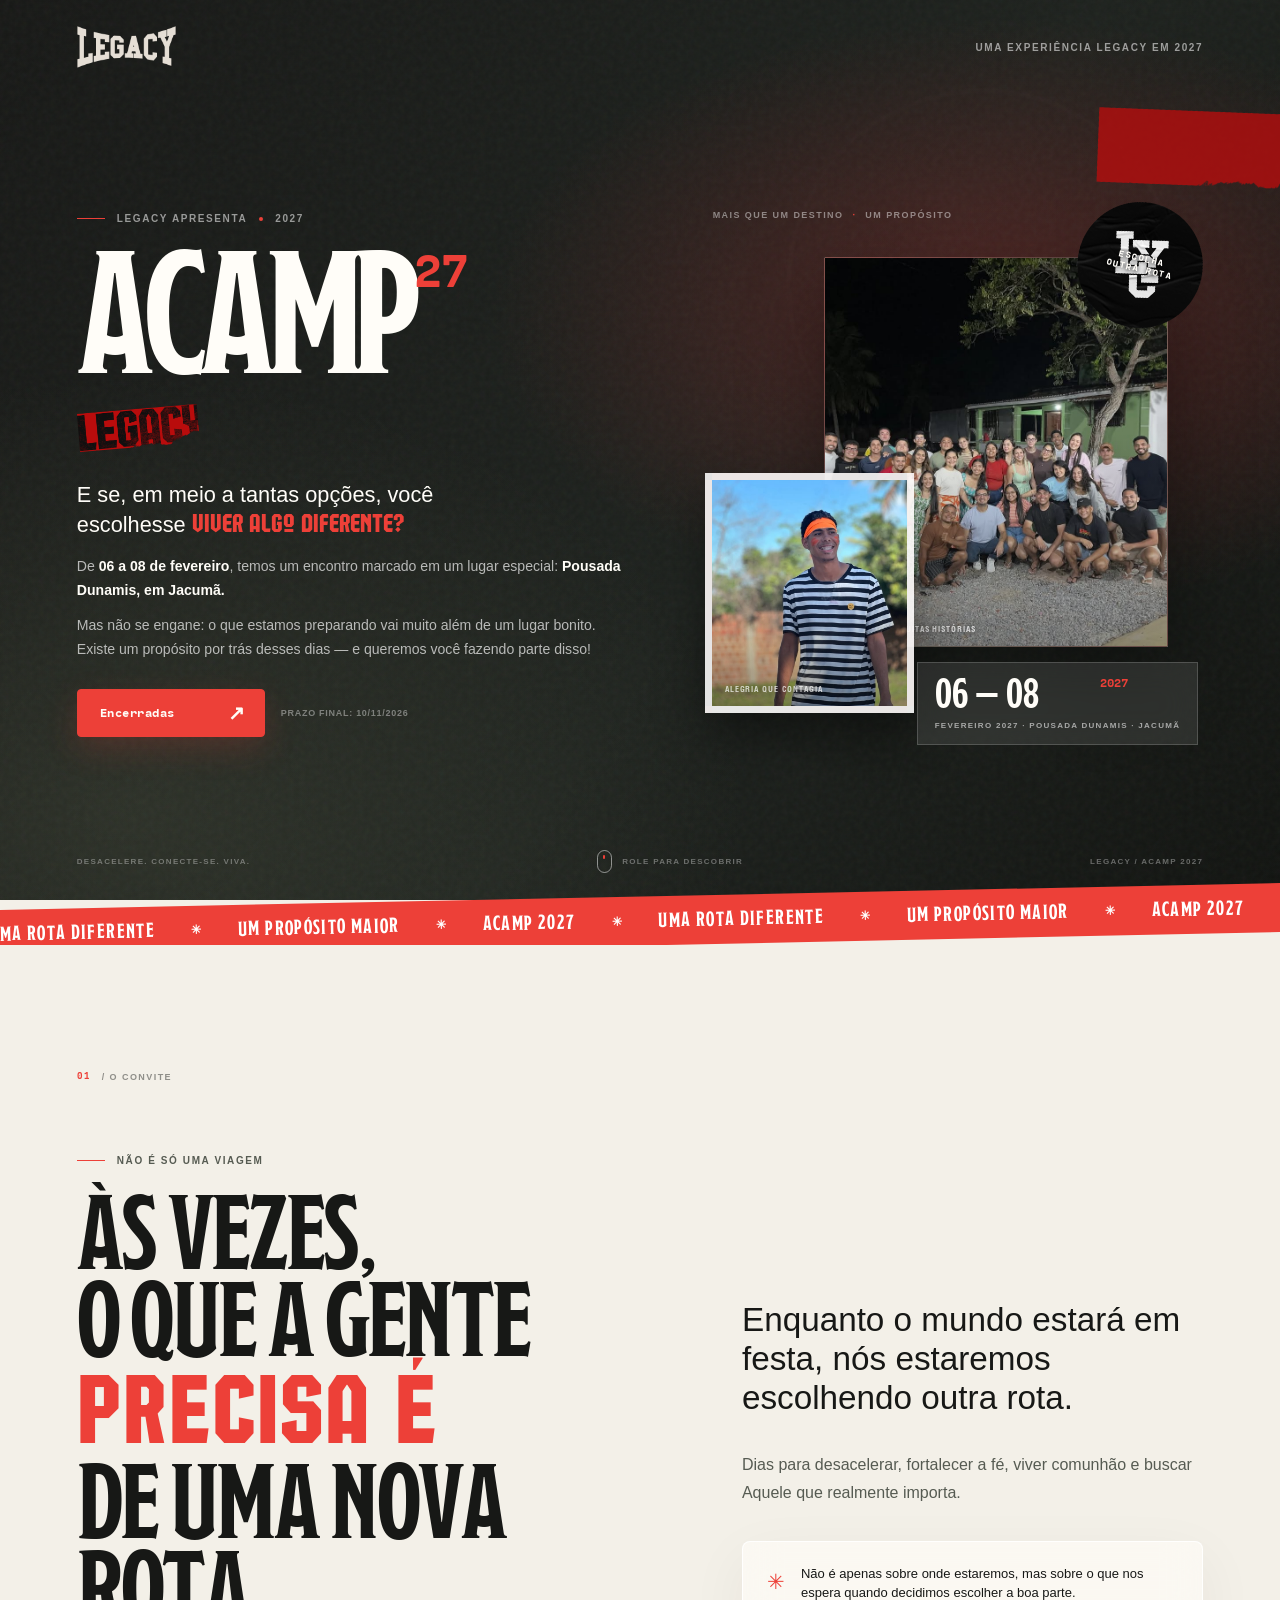
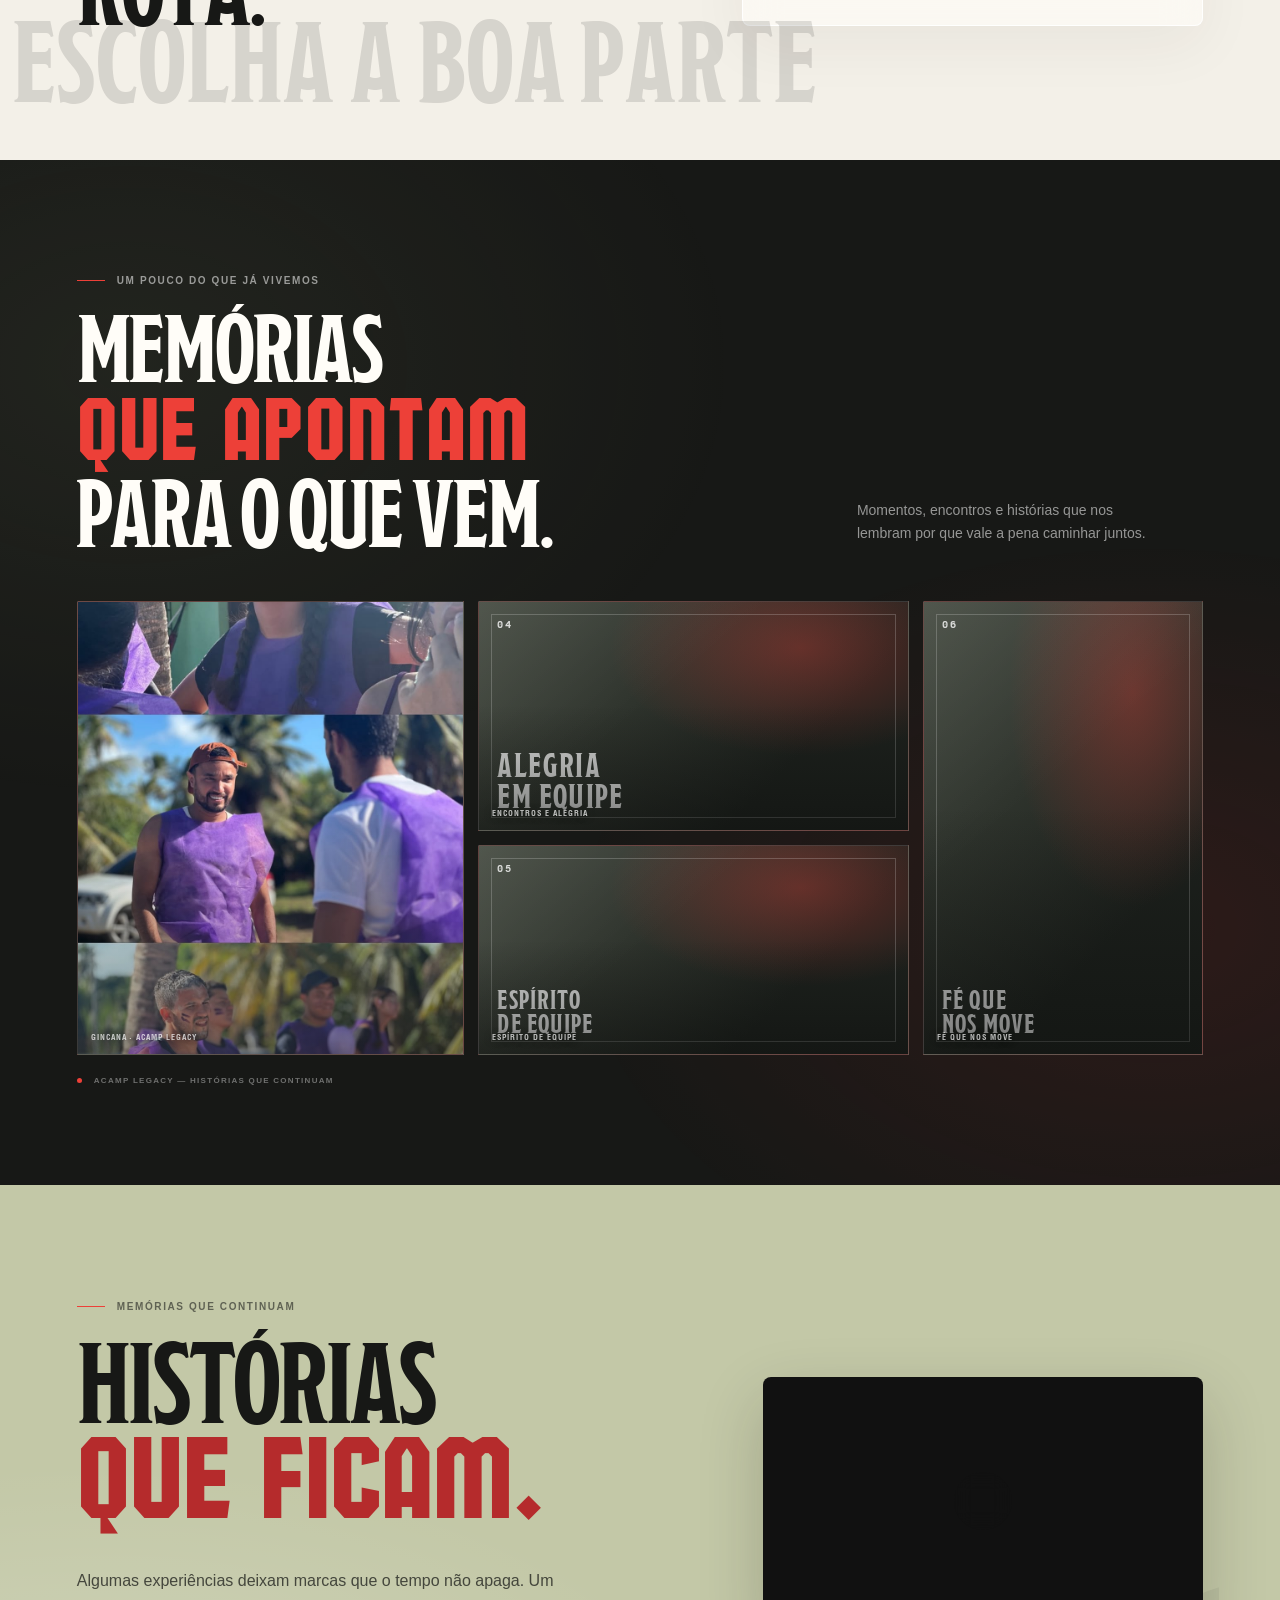
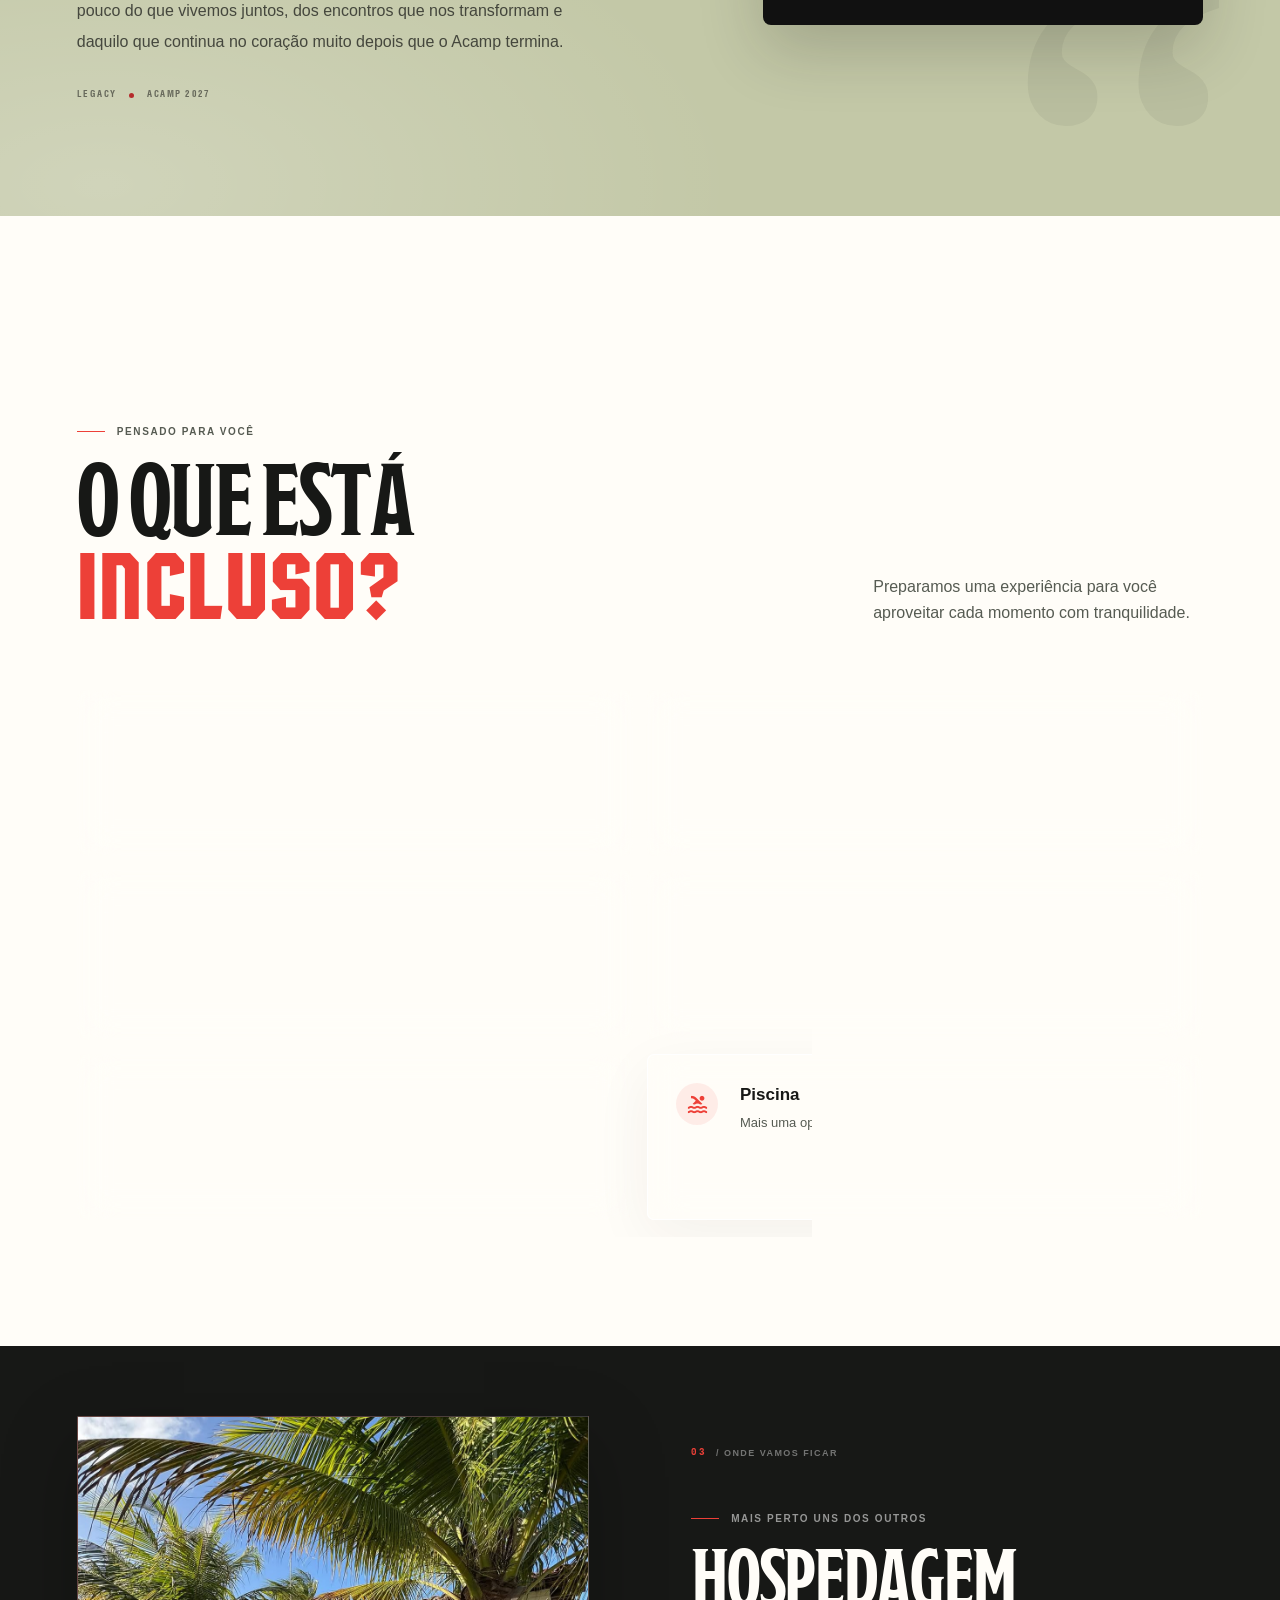
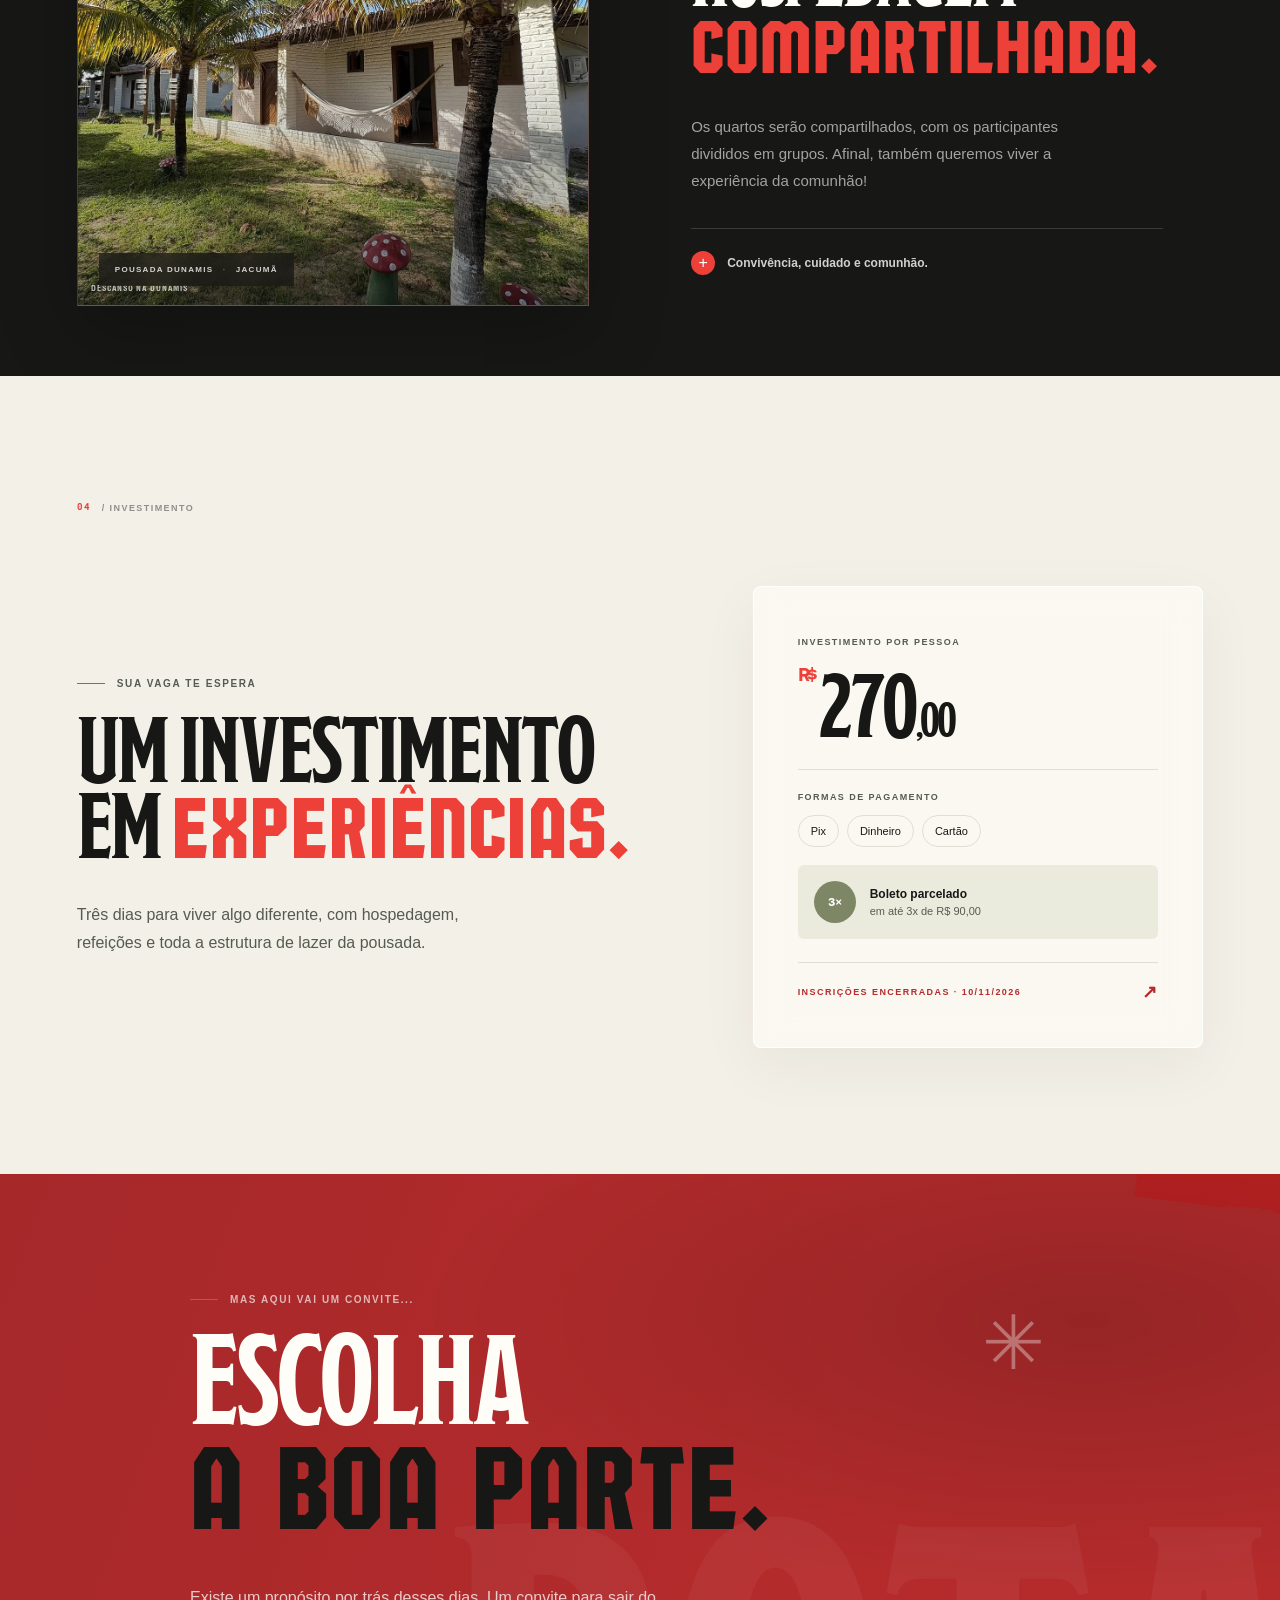
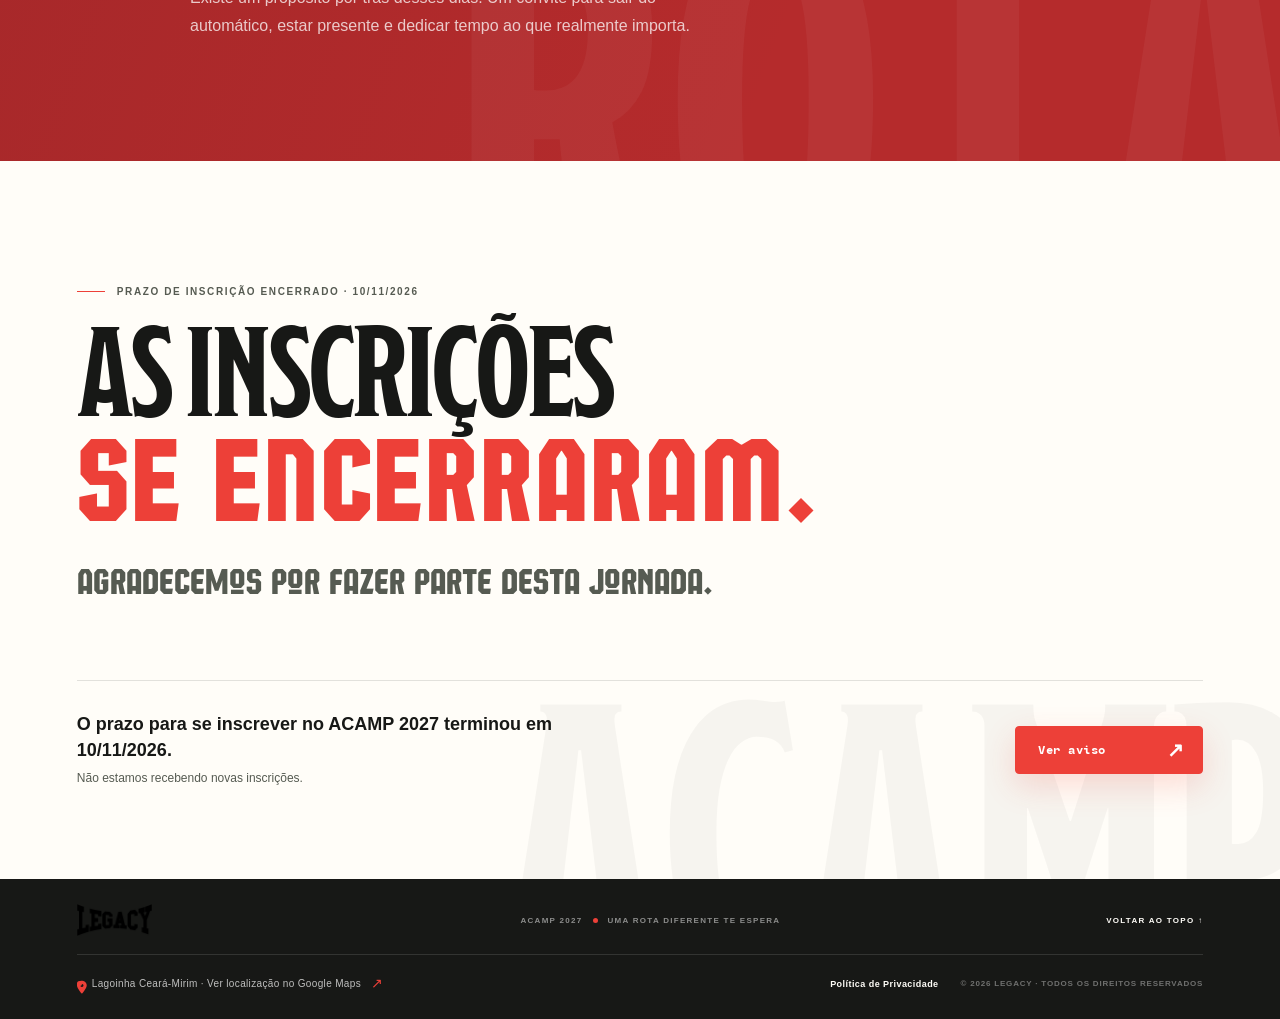
==== commit e6feba79: "Encerra inscrições e atualiza mídia da landing ACAMP 2027" ====
--- a/acamp/index.html
+++ b/acamp/index.html
@@ -48,11 +48,11 @@
           </div>
 
           <div class="hero-cta-origin" id="cta-origin" data-reveal>
-            <a class="cta-button hero-cta" href="./inscricoes/" aria-label="Inscreva-se no ACAMP 2027">
-              <span>Inscreva-se</span>
+            <a class="cta-button hero-cta is-registration-closed" href="./inscricoes/" aria-label="Inscrições encerradas em 10 de novembro de 2026">
+              <span>Encerradas</span>
               <span class="cta-arrow" aria-hidden="true">↗</span>
             </a>
-            <span class="cta-caption">Sua próxima história começa aqui</span>
+            <span class="cta-caption">Prazo final: 10/11/2026</span>
           </div>
         </div>
 
@@ -61,13 +61,13 @@
           <figure class="photo-card hero-photo-main" data-reveal data-photo-index="0">
             <div class="photo-placeholder">
               <span class="placeholder-number">01</span>
-              <span class="placeholder-copy">DIAS QUE<br>FICAM NA MEMÓRIA</span>
+              <span class="placeholder-copy">NOSSA<br>COMUNIDADE</span>
             </div>
           </figure>
           <figure class="photo-card hero-photo-small" data-reveal data-photo-index="1">
             <div class="photo-placeholder">
               <span class="placeholder-number">02</span>
-              <span class="placeholder-copy">JUNTOS<br>NA CAMINHADA</span>
+              <span class="placeholder-copy">ALEGRIA<br>QUE CONTAGIA</span>
             </div>
           </figure>
           <div class="hero-sticker">
@@ -124,16 +124,16 @@
       </div>
       <div class="memories-grid">
         <figure class="photo-card memory-photo memory-photo-tall" data-reveal data-photo-index="2">
-          <div class="photo-placeholder"><span class="placeholder-number">03</span><span class="placeholder-copy">COMUNHÃO<br>QUE APROXIMA</span></div>
+          <div class="photo-placeholder"><span class="placeholder-number">03</span><span class="placeholder-copy">ENERGIA<br>DA GINCANA</span></div>
         </figure>
         <figure class="photo-card memory-photo memory-photo-wide" data-reveal data-photo-index="3">
-          <div class="photo-placeholder"><span class="placeholder-number">04</span><span class="placeholder-copy">MOMENTOS<br>INESQUECÍVEIS</span></div>
+          <div class="photo-placeholder"><span class="placeholder-number">04</span><span class="placeholder-copy">ALEGRIA<br>EM EQUIPE</span></div>
         </figure>
         <figure class="photo-card memory-photo memory-photo-small" data-reveal data-photo-index="4">
-          <div class="photo-placeholder"><span class="placeholder-number">05</span><span class="placeholder-copy">FÉ QUE<br>NOS MOVE</span></div>
+          <div class="photo-placeholder"><span class="placeholder-number">05</span><span class="placeholder-copy">ESPÍRITO<br>DE EQUIPE</span></div>
         </figure>
         <figure class="photo-card memory-photo memory-photo-small memory-photo-last" data-reveal data-photo-index="5">
-          <div class="photo-placeholder"><span class="placeholder-number">06</span><span class="placeholder-copy">JUNTOS<br>É MELHOR</span></div>
+          <div class="photo-placeholder"><span class="placeholder-number">06</span><span class="placeholder-copy">FÉ QUE<br>NOS MOVE</span></div>
         </figure>
       </div>
       <p class="gallery-caption"><span></span> ACAMP LEGACY — HISTÓRIAS QUE CONTINUAM</p>
@@ -150,15 +150,19 @@
           </div>
         </div>
 
-        <div class="stories-reel" data-reveal>
-          <blockquote
-            class="instagram-media"
-            data-instgrm-permalink="https://www.instagram.com/reel/DgF8EH_hVz9/?utm_source=ig_embed&amp;utm_campaign=loading"
-            data-instgrm-version="14">
-            <a href="https://www.instagram.com/reel/DgF8EH_hVz9/" target="_blank" rel="noopener noreferrer">
-              Ver esse post no Instagram
-            </a>
-          </blockquote>
+        <div class="stories-video" data-reveal>
+          <iframe
+            id="legacy-vimeo-player"
+            src="https://player.vimeo.com/video/1249651785?h=8145a56192&amp;background=1&amp;autopause=1&amp;playsinline=1&amp;dnt=1"
+            title="Memórias do ACAMP — Legacy"
+            loading="lazy"
+            allow="autoplay; fullscreen; picture-in-picture; encrypted-media"
+            referrerpolicy="strict-origin-when-cross-origin"
+            allowfullscreen></iframe>
+          <button class="stories-video-toggle is-paused" type="button"
+            aria-label="Reproduzir vídeo" aria-pressed="false">
+            <span class="material-symbols-outlined" aria-hidden="true">play_arrow</span>
+          </button>
         </div>
       </div>
       <span class="stories-decoration" aria-hidden="true">“</span>
@@ -187,6 +191,9 @@
         <article class="included-card glass-panel" data-reveal>
           <span class="included-icon" aria-hidden="true"><span class="material-symbols-outlined">sports_handball</span></span>
           <div><h3>Lazer</h3><p>Aproveite também a estrutura de lazer da pousada.</p></div>
+          <figure class="photo-card included-photo" data-photo-index="7" aria-label="Área de lazer da Pousada Dunamis">
+            <div class="photo-placeholder"><span class="placeholder-number">08</span><span class="placeholder-copy">LAZER<br>NA POUSADA</span></div>
+          </figure>
         </article>
         <article class="included-card glass-panel" data-reveal>
           <span class="included-icon" aria-hidden="true"><i class="fa-solid fa-wifi"></i></span>
@@ -202,7 +209,10 @@
     <section class="stay-section" id="hospedagem">
       <div class="stay-photo-wrap" data-reveal>
         <figure class="photo-card stay-photo" data-reveal data-photo-index="6">
-          <div class="photo-placeholder"><span class="placeholder-number">07</span><span class="placeholder-copy">UM LUGAR<br>PARA RESPIRAR</span></div>
+          <div class="photo-placeholder"><span class="placeholder-number">07</span><span class="placeholder-copy">DESCANSO<br>NA DUNAMIS</span></div>
+        </figure>
+        <figure class="photo-card stay-photo-secondary" data-reveal data-photo-index="8" aria-label="Entrada iluminada da Pousada Dunamis">
+          <div class="photo-placeholder"><span class="placeholder-number">09</span><span class="placeholder-copy">NOSSA<br>CHEGADA</span></div>
         </figure>
         <div class="stay-photo-tag">POUSADA DUNAMIS <span>·</span> JACUMÃ</div>
       </div>
@@ -235,7 +245,7 @@
             <span class="installment-mark">3×</span>
             <p><strong>Boleto parcelado</strong><br>em até 3x de R$ 90,00</p>
           </div>
-          <a href="./inscricoes/" class="price-link">QUERO GARANTIR MINHA VAGA <span>↗</span></a>
+          <a href="./inscricoes/" class="price-link is-registration-closed" aria-label="Inscrições encerradas em 10 de novembro de 2026">INSCRIÇÕES ENCERRADAS · 10/11/2026 <span>↗</span></a>
         </div>
       </div>
     </section>
@@ -251,16 +261,16 @@
       <img class="route-ribbon" src="../vectors/DIA.png" alt="" aria-hidden="true" onerror="this.hidden=true">
     </section>
 
-    <section class="final-cta" id="inscricao">
+    <section class="final-cta registration-closed-section" id="inscricao">
       <div class="final-cta-top" data-reveal>
-        <p class="eyebrow"><span class="eyebrow-line"></span> ACAMP 2027 · 06 — 08 DE FEVEREIRO</p>
-        <h2>O DESTINO JÁ ESTÁ<br><em>ESCOLHIDO.</em></h2>
-        <p class="final-question">E você, já fez a sua escolha?</p>
+        <p class="eyebrow"><span class="eyebrow-line"></span> PRAZO DE INSCRIÇÃO ENCERRADO · 10/11/2026</p>
+        <h2>AS INSCRIÇÕES<br><em>SE ENCERRARAM.</em></h2>
+        <p class="final-question">Agradecemos por fazer parte desta jornada.</p>
       </div>
       <div class="final-cta-bottom" data-reveal>
-        <p>As inscrições já estão abertas!<br><span>Não deixe para depois. Venha viver essa experiência com a gente.</span></p>
-        <a class="cta-button cta-button-dark" href="./inscricoes/">
-          <span>Inscreva-se</span><span class="cta-arrow" aria-hidden="true">↗</span>
+        <p>O prazo para se inscrever no ACAMP 2027 terminou em 10/11/2026.<br><span>Não estamos recebendo novas inscrições.</span></p>
+        <a class="cta-button cta-button-dark" href="./inscricoes/" aria-label="Ver aviso de encerramento das inscrições">
+          <span>Ver aviso</span><span class="cta-arrow" aria-hidden="true">↗</span>
         </a>
       </div>
     </section>
@@ -286,7 +296,7 @@
     </div>
   </footer>
 
-  <script async src="https://www.instagram.com/embed.js"></script>
+  <script src="https://player.vimeo.com/api/player.js" defer></script>
   <script src="./script.js" defer></script>
 </body>
 </html>
--- a/acamp/styles.css
+++ b/acamp/styles.css
@@ -655,3 +655,147 @@
   .stories-copy > p:not(.eyebrow) { font-size: 13px; }
   .stories-reel .instagram-media { min-width: 0 !important; }
 }
+
+
+/* Vídeo Vimeo sem interface da plataforma: o botão central é o único controle. */
+.stories-video {
+  position: relative;
+  isolation: isolate;
+  width: 100%;
+  max-width: 540px;
+  min-width: 0;
+  aspect-ratio: 16 / 9;
+  justify-self: end;
+  overflow: hidden;
+  border: 1px solid rgba(23,24,22,.16);
+  border-radius: 8px;
+  background: #111;
+  box-shadow: 0 24px 65px rgba(23,24,22,.2);
+}
+.stories-video iframe {
+  position: absolute;
+  inset: 0;
+  display: block;
+  width: 100%;
+  height: 100%;
+  border: 0;
+  pointer-events: none;
+}
+.stories-video-toggle {
+  position: absolute;
+  z-index: 2;
+  inset: 0;
+  display: grid;
+  place-items: center;
+  width: 100%;
+  height: 100%;
+  padding: 0;
+  border: 0;
+  color: #fff;
+  background: transparent;
+  cursor: pointer;
+}
+.stories-video-toggle .material-symbols-outlined {
+  display: grid;
+  place-items: center;
+  width: 58px;
+  height: 58px;
+  border-radius: 50%;
+  color: #fff;
+  background: rgba(23,24,22,.68);
+  box-shadow: 0 6px 24px rgba(0,0,0,.25);
+  backdrop-filter: blur(10px);
+  -webkit-backdrop-filter: blur(10px);
+  font-size: 30px;
+  opacity: 0;
+  transform: scale(.92);
+  transition: opacity .2s ease, transform .2s ease;
+}
+.stories-video-toggle.is-paused .material-symbols-outlined,
+.stories-video-toggle.is-playing:hover .material-symbols-outlined,
+.stories-video-toggle.is-playing:focus-visible .material-symbols-outlined {
+  opacity: 1;
+  transform: scale(1);
+}
+.stories-video-toggle:focus-visible {
+  outline: 3px solid var(--color-red);
+  outline-offset: -5px;
+}
+.stories-video-toggle:active .material-symbols-outlined { transform: scale(.94); }
+
+/* Organização das fotos reais do acampamento. */
+@media (min-width: 761px) {
+  .memory-photo-last { grid-column: 3; grid-row: 1 / span 2; }
+}
+.included-card > div { flex: 1 1 auto; }
+.included-photo {
+  flex: 0 0 148px;
+  width: 148px;
+  height: 112px;
+  min-height: 112px;
+  align-self: center;
+  border-radius: 5px;
+}
+.included-photo .photo-placeholder { padding: 10px; }
+.included-photo .placeholder-copy { font-size: 17px; }
+.included-photo .photo-caption {
+  right: 7px;
+  bottom: 6px;
+  left: 7px;
+  font-size: 6px;
+  letter-spacing: .07em;
+}
+.stay-photo-secondary {
+  position: absolute;
+  z-index: 3;
+  top: 112px;
+  right: 7%;
+  width: min(36%, 218px);
+  height: auto;
+  aspect-ratio: 1;
+  border: 7px solid var(--color-ink);
+  box-shadow: 0 18px 42px rgba(0,0,0,.35);
+  transform: rotate(4deg);
+}
+.stay-photo-secondary .photo-placeholder { padding: 10px; }
+.stay-photo-secondary .placeholder-copy { font-size: 20px; }
+.stay-photo-secondary .photo-caption { display: none; }
+
+.is-registration-closed { cursor: pointer; }
+.price-link.is-registration-closed { color: var(--color-red-deep); }
+.registration-closed-section .final-cta-bottom p { max-width: 520px; }
+
+@media (max-width: 900px) {
+  .stories-video { max-width: 500px; }
+}
+@media (max-width: 760px) {
+  .stories-video { width: min(100%, 540px); justify-self: center; }
+  .included-photo {
+    flex-basis: 116px;
+    width: 116px;
+    height: 94px;
+    min-height: 94px;
+  }
+  .included-photo .placeholder-copy { font-size: 14px; }
+  .stay-photo-secondary {
+    top: auto;
+    right: calc(var(--page-gutter) + 18px);
+    bottom: 44px;
+    width: 36%;
+    border-width: 5px;
+  }
+}
+@media (max-width: 420px) {
+  .included-photo {
+    flex-basis: 98px;
+    width: 98px;
+    height: 88px;
+    min-height: 88px;
+  }
+  .included-photo .photo-caption { display: none; }
+  .stories-video-toggle .material-symbols-outlined {
+    width: 52px;
+    height: 52px;
+    font-size: 27px;
+  }
+}
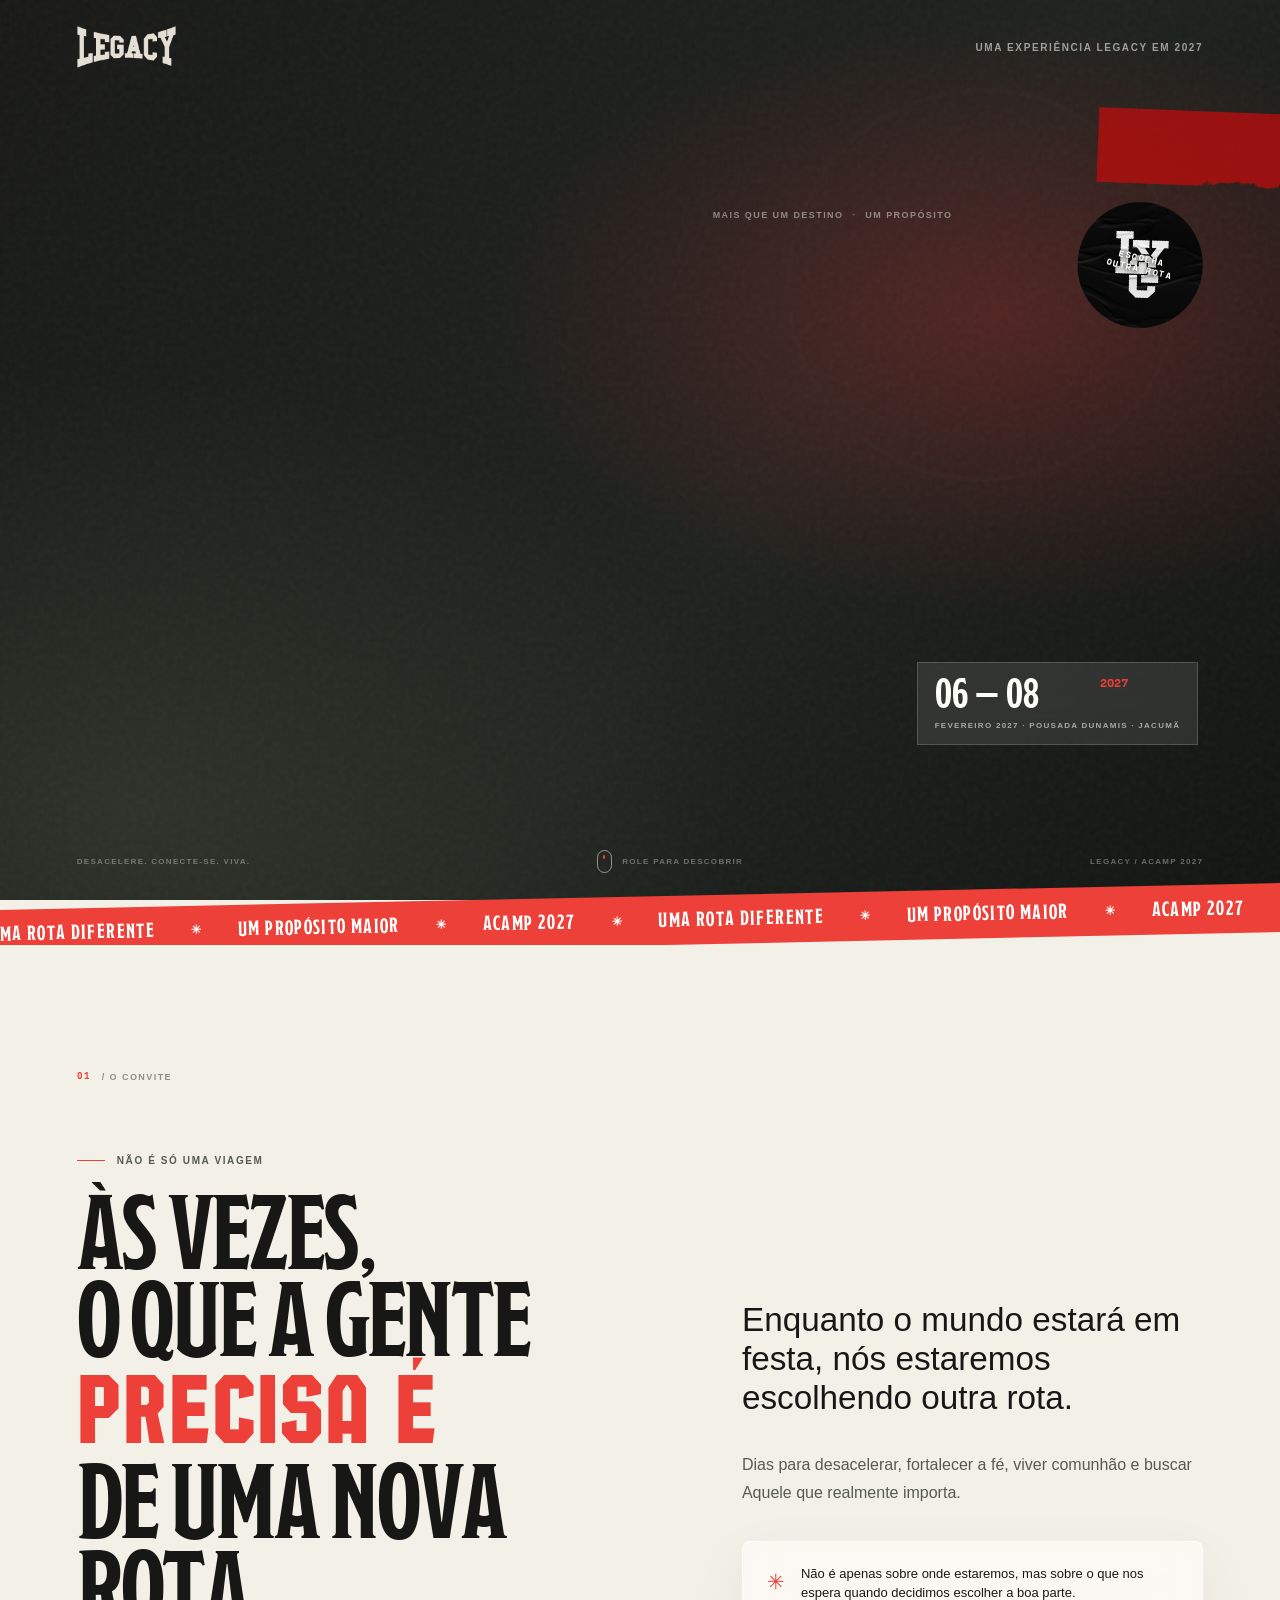
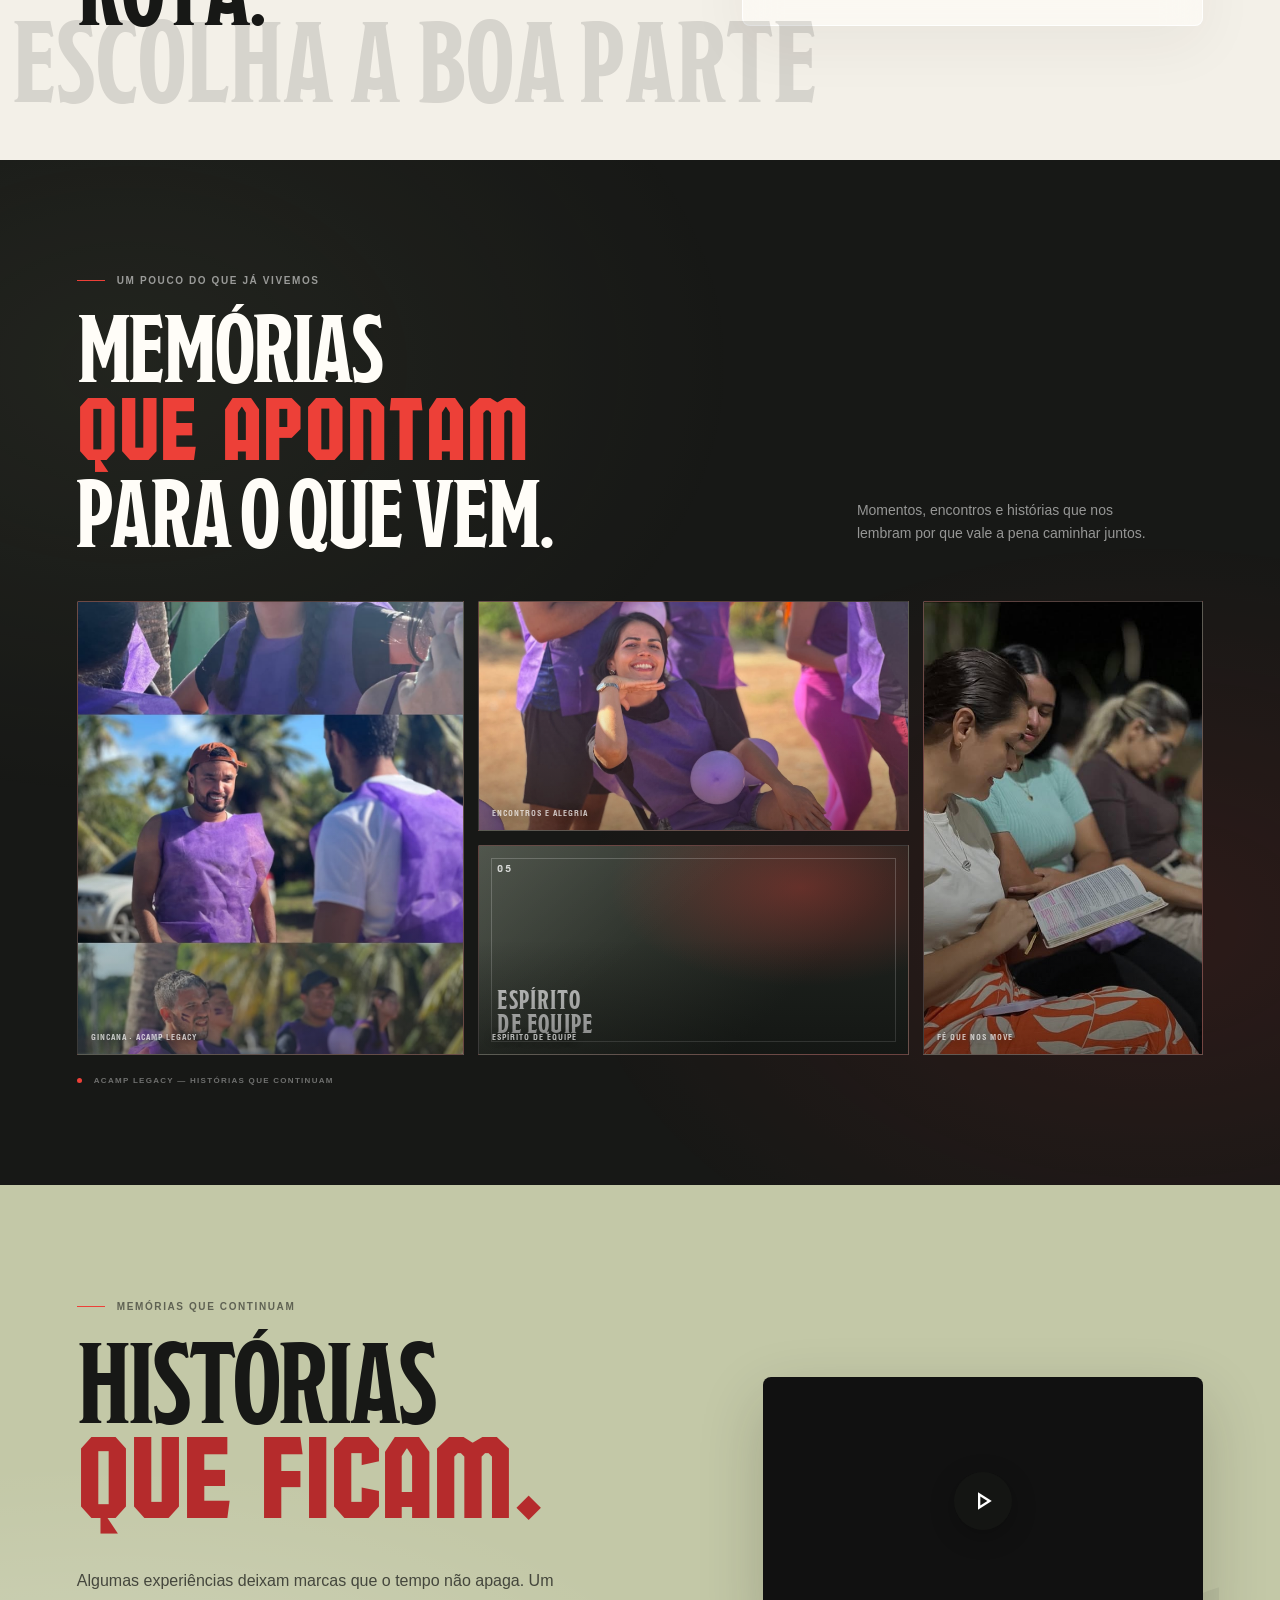
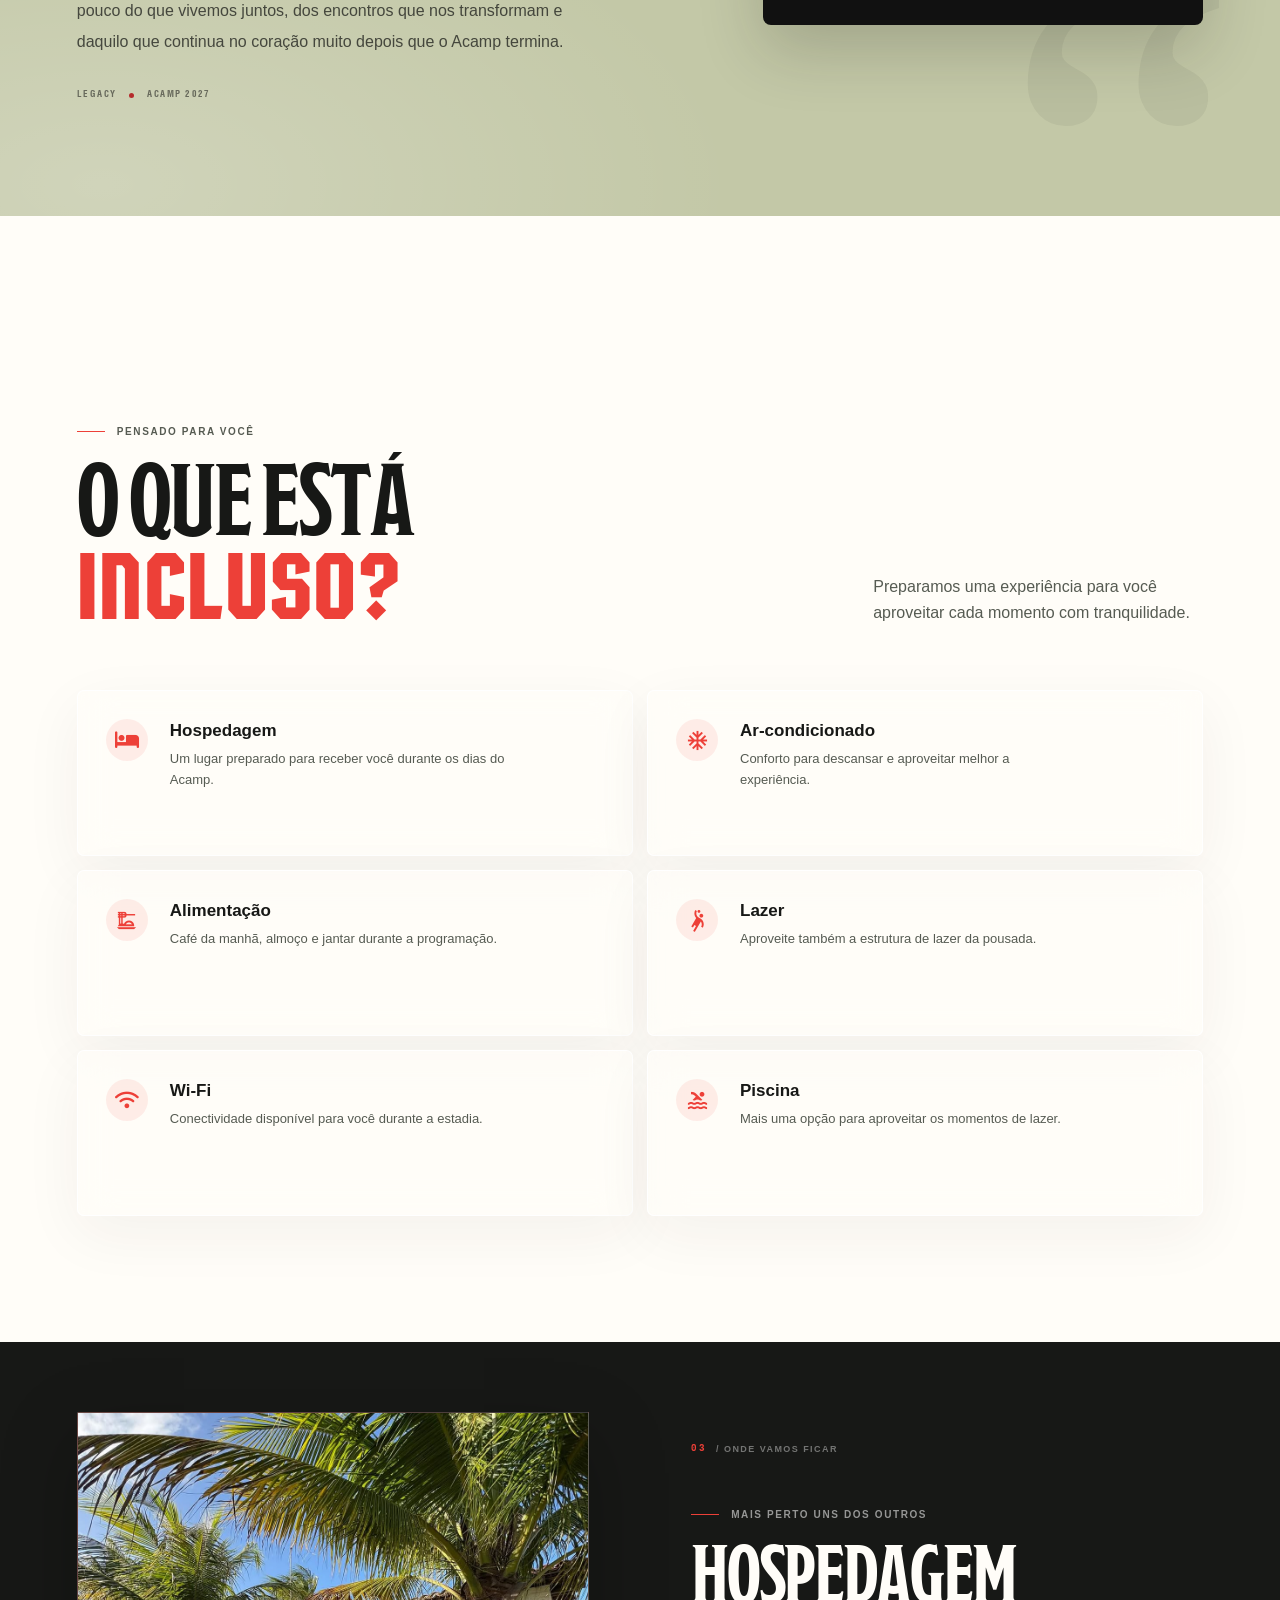
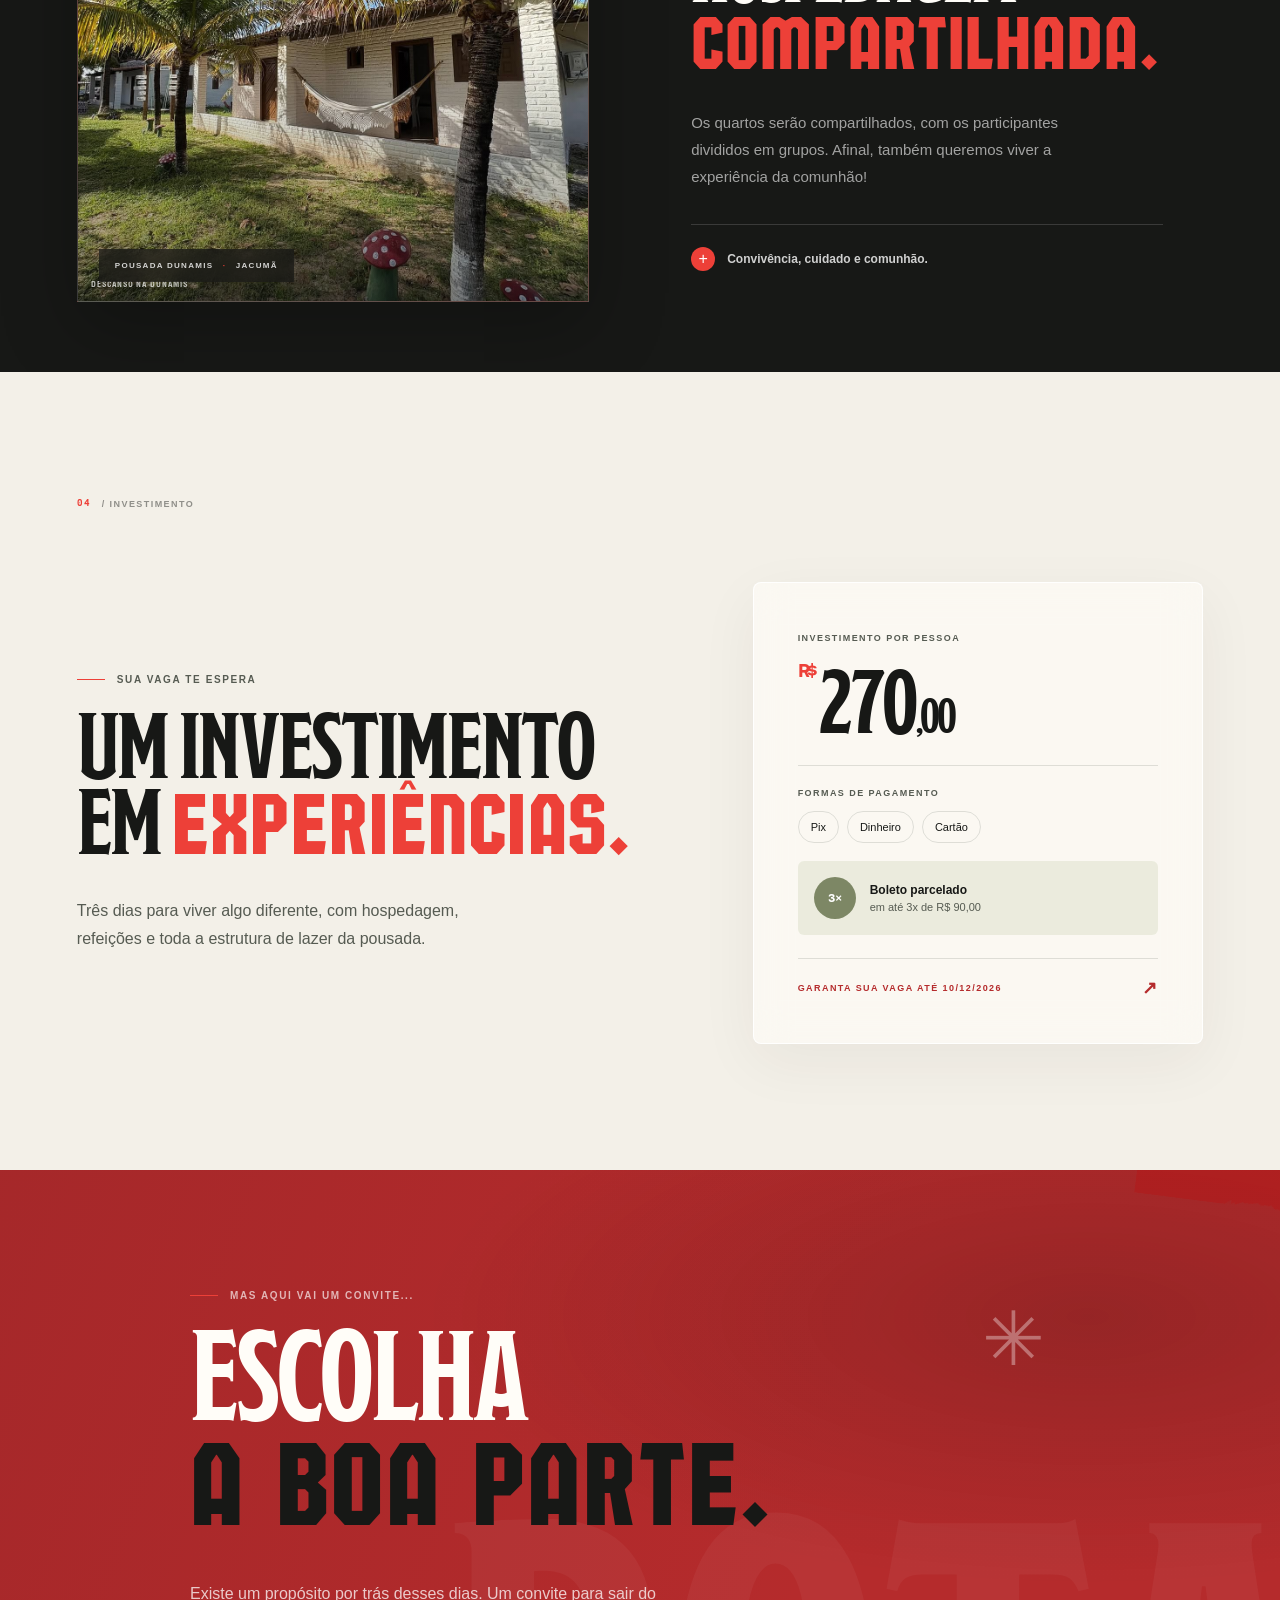
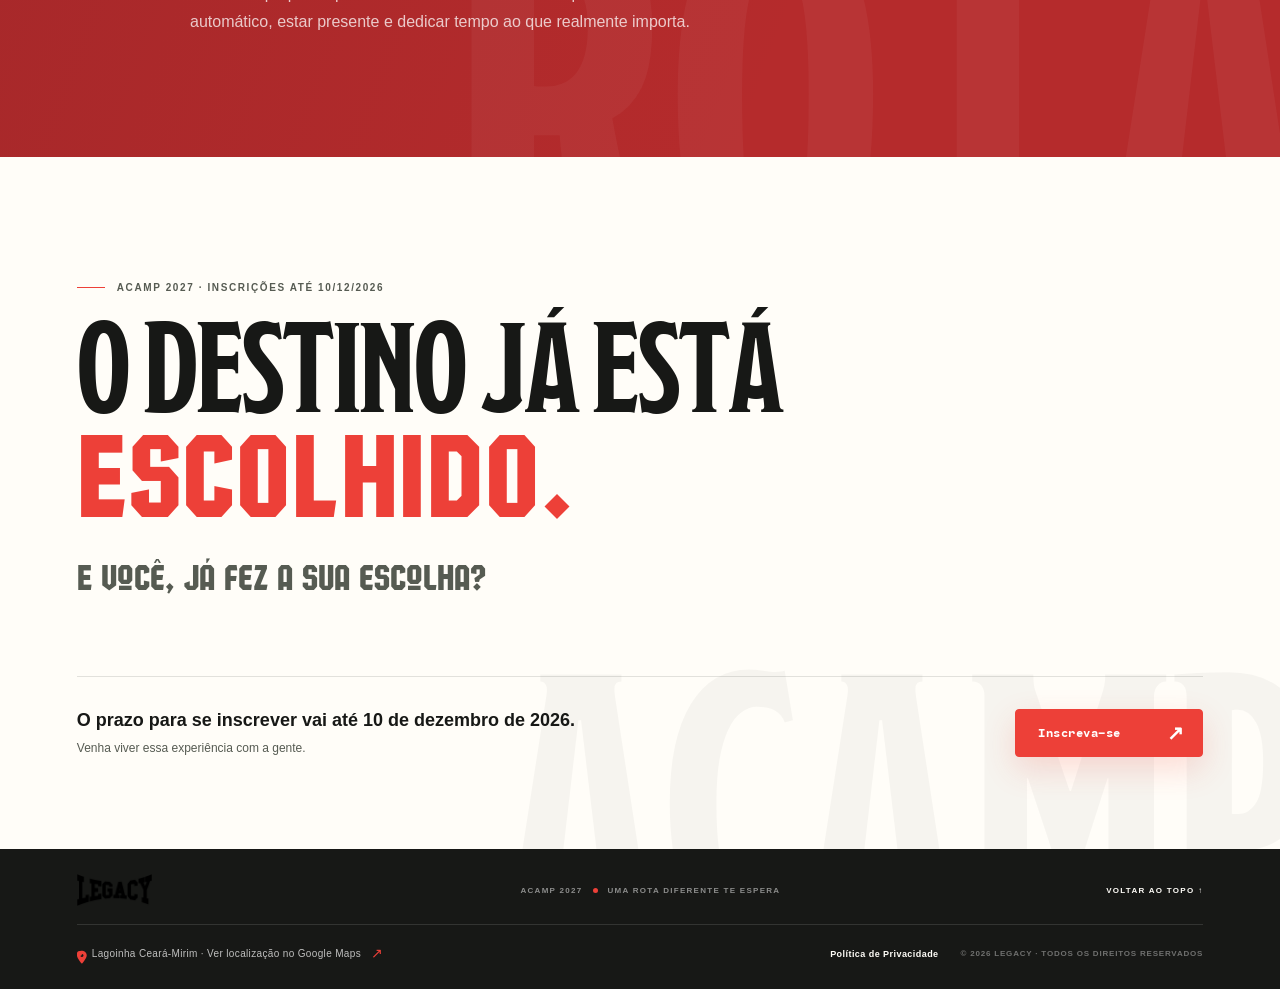
==== commit f5d5bb29: "Corrige prazo e refina fotos e áudio do Vimeo" ====
--- a/acamp/index.html
+++ b/acamp/index.html
@@ -48,11 +48,11 @@
           </div>
 
           <div class="hero-cta-origin" id="cta-origin" data-reveal>
-            <a class="cta-button hero-cta is-registration-closed" href="./inscricoes/" aria-label="Inscrições encerradas em 10 de novembro de 2026">
-              <span>Encerradas</span>
+            <a class="cta-button hero-cta" href="./inscricoes/" aria-label="Inscreva-se no ACAMP 2027 até 10 de dezembro de 2026">
+              <span>Inscreva-se</span>
               <span class="cta-arrow" aria-hidden="true">↗</span>
             </a>
-            <span class="cta-caption">Prazo final: 10/11/2026</span>
+            <span class="cta-caption">Inscrições até 10/12/2026</span>
           </div>
         </div>
 
@@ -153,7 +153,7 @@
         <div class="stories-video" data-reveal>
           <iframe
             id="legacy-vimeo-player"
-            src="https://player.vimeo.com/video/1249651785?h=8145a56192&amp;background=1&amp;autopause=1&amp;playsinline=1&amp;dnt=1"
+            src="https://player.vimeo.com/video/1249651785?h=8145a56192&amp;autoplay=1&amp;muted=0&amp;loop=1&amp;controls=0&amp;title=0&amp;byline=0&amp;portrait=0&amp;autopause=1&amp;playsinline=1&amp;dnt=1"
             title="Memórias do ACAMP — Legacy"
             loading="lazy"
             allow="autoplay; fullscreen; picture-in-picture; encrypted-media"
@@ -191,9 +191,6 @@
         <article class="included-card glass-panel" data-reveal>
           <span class="included-icon" aria-hidden="true"><span class="material-symbols-outlined">sports_handball</span></span>
           <div><h3>Lazer</h3><p>Aproveite também a estrutura de lazer da pousada.</p></div>
-          <figure class="photo-card included-photo" data-photo-index="7" aria-label="Área de lazer da Pousada Dunamis">
-            <div class="photo-placeholder"><span class="placeholder-number">08</span><span class="placeholder-copy">LAZER<br>NA POUSADA</span></div>
-          </figure>
         </article>
         <article class="included-card glass-panel" data-reveal>
           <span class="included-icon" aria-hidden="true"><i class="fa-solid fa-wifi"></i></span>
@@ -211,7 +208,10 @@
         <figure class="photo-card stay-photo" data-reveal data-photo-index="6">
           <div class="photo-placeholder"><span class="placeholder-number">07</span><span class="placeholder-copy">DESCANSO<br>NA DUNAMIS</span></div>
         </figure>
-        <figure class="photo-card stay-photo-secondary" data-reveal data-photo-index="8" aria-label="Entrada iluminada da Pousada Dunamis">
+        <figure class="photo-card stay-photo-leisure" data-reveal data-photo-index="7" aria-label="Área de lazer da Pousada Dunamis com mesa de sinuca">
+          <div class="photo-placeholder"><span class="placeholder-number">08</span><span class="placeholder-copy">LAZER<br>NA DUNAMIS</span></div>
+        </figure>
+        <figure class="photo-card stay-photo-coqueiros" data-reveal data-photo-index="8" aria-label="Entrada iluminada da Pousada Dunamis com coqueiros">
           <div class="photo-placeholder"><span class="placeholder-number">09</span><span class="placeholder-copy">NOSSA<br>CHEGADA</span></div>
         </figure>
         <div class="stay-photo-tag">POUSADA DUNAMIS <span>·</span> JACUMÃ</div>
@@ -245,7 +245,7 @@
             <span class="installment-mark">3×</span>
             <p><strong>Boleto parcelado</strong><br>em até 3x de R$ 90,00</p>
           </div>
-          <a href="./inscricoes/" class="price-link is-registration-closed" aria-label="Inscrições encerradas em 10 de novembro de 2026">INSCRIÇÕES ENCERRADAS · 10/11/2026 <span>↗</span></a>
+          <a href="./inscricoes/" class="price-link" aria-label="Inscreva-se no ACAMP 2027 até 10 de dezembro de 2026">GARANTA SUA VAGA ATÉ 10/12/2026 <span>↗</span></a>
         </div>
       </div>
     </section>
@@ -261,16 +261,16 @@
       <img class="route-ribbon" src="../vectors/DIA.png" alt="" aria-hidden="true" onerror="this.hidden=true">
     </section>
 
-    <section class="final-cta registration-closed-section" id="inscricao">
+    <section class="final-cta" id="inscricao">
       <div class="final-cta-top" data-reveal>
-        <p class="eyebrow"><span class="eyebrow-line"></span> PRAZO DE INSCRIÇÃO ENCERRADO · 10/11/2026</p>
-        <h2>AS INSCRIÇÕES<br><em>SE ENCERRARAM.</em></h2>
-        <p class="final-question">Agradecemos por fazer parte desta jornada.</p>
+        <p class="eyebrow"><span class="eyebrow-line"></span> ACAMP 2027 · INSCRIÇÕES ATÉ 10/12/2026</p>
+        <h2>O DESTINO JÁ ESTÁ<br><em>ESCOLHIDO.</em></h2>
+        <p class="final-question">E você, já fez a sua escolha?</p>
       </div>
       <div class="final-cta-bottom" data-reveal>
-        <p>O prazo para se inscrever no ACAMP 2027 terminou em 10/11/2026.<br><span>Não estamos recebendo novas inscrições.</span></p>
-        <a class="cta-button cta-button-dark" href="./inscricoes/" aria-label="Ver aviso de encerramento das inscrições">
-          <span>Ver aviso</span><span class="cta-arrow" aria-hidden="true">↗</span>
+        <p>O prazo para se inscrever vai até 10 de dezembro de 2026.<br><span>Venha viver essa experiência com a gente.</span></p>
+        <a class="cta-button cta-button-dark" href="./inscricoes/" aria-label="Ver informações sobre as inscrições">
+          <span>Inscreva-se</span><span class="cta-arrow" aria-hidden="true">↗</span>
         </a>
       </div>
     </section>
--- a/acamp/styles.css
+++ b/acamp/styles.css
@@ -799,3 +799,78 @@
     font-size: 27px;
   }
 }
+
+
+/* Ajustes da composição fotográfica da Pousada Dunamis. */
+.hero-photo-main .photo-caption {
+  top: 17px;
+  right: 17px;
+  bottom: auto;
+  left: 17px;
+  z-index: 4;
+  width: fit-content;
+  max-width: calc(100% - 34px);
+  padding: 9px 11px;
+  border-radius: 3px;
+  background: rgba(23,24,22,.78);
+  color: rgba(255,255,255,.92);
+  line-height: 1.4;
+  text-shadow: none;
+}
+
+/* Fotos de lazer da pousada integradas à foto principal do chalé. */
+.stay-photo-leisure,
+.stay-photo-coqueiros {
+  position: absolute;
+  z-index: 3;
+  width: min(34%, 205px);
+  height: auto;
+  aspect-ratio: 1;
+  border: 7px solid var(--color-ink);
+  border-radius: 3px;
+  background: var(--color-ink);
+  box-shadow: 0 18px 42px rgba(0,0,0,.38);
+}
+.stay-photo-leisure {
+  top: 110px;
+  right: 7%;
+  transform: rotate(4deg);
+}
+.stay-photo-coqueiros {
+  bottom: 91px;
+  left: calc(var(--page-gutter) + 18px);
+  transform: rotate(-4deg);
+}
+.stay-photo-leisure .photo-placeholder,
+.stay-photo-coqueiros .photo-placeholder { padding: 10px; }
+.stay-photo-leisure .placeholder-copy,
+.stay-photo-coqueiros .placeholder-copy { font-size: 19px; }
+.stay-photo-leisure .photo-caption,
+.stay-photo-coqueiros .photo-caption { display: none; }
+
+@media (max-width: 760px) {
+  .hero-photo-main .photo-caption {
+    top: 12px;
+    left: 12px;
+    right: 12px;
+    max-width: calc(100% - 24px);
+    padding: 7px 9px;
+    font-size: 7px;
+  }
+  .stay-photo-leisure {
+    top: 70px;
+    right: calc(var(--page-gutter) + 12px);
+    width: 36%;
+    border-width: 5px;
+  }
+  .stay-photo-coqueiros {
+    bottom: 51px;
+    left: calc(var(--page-gutter) + 12px);
+    width: 36%;
+    border-width: 5px;
+  }
+}
+@media (max-width: 420px) {
+  .stay-photo-leisure .placeholder-copy,
+  .stay-photo-coqueiros .placeholder-copy { font-size: 15px; }
+}
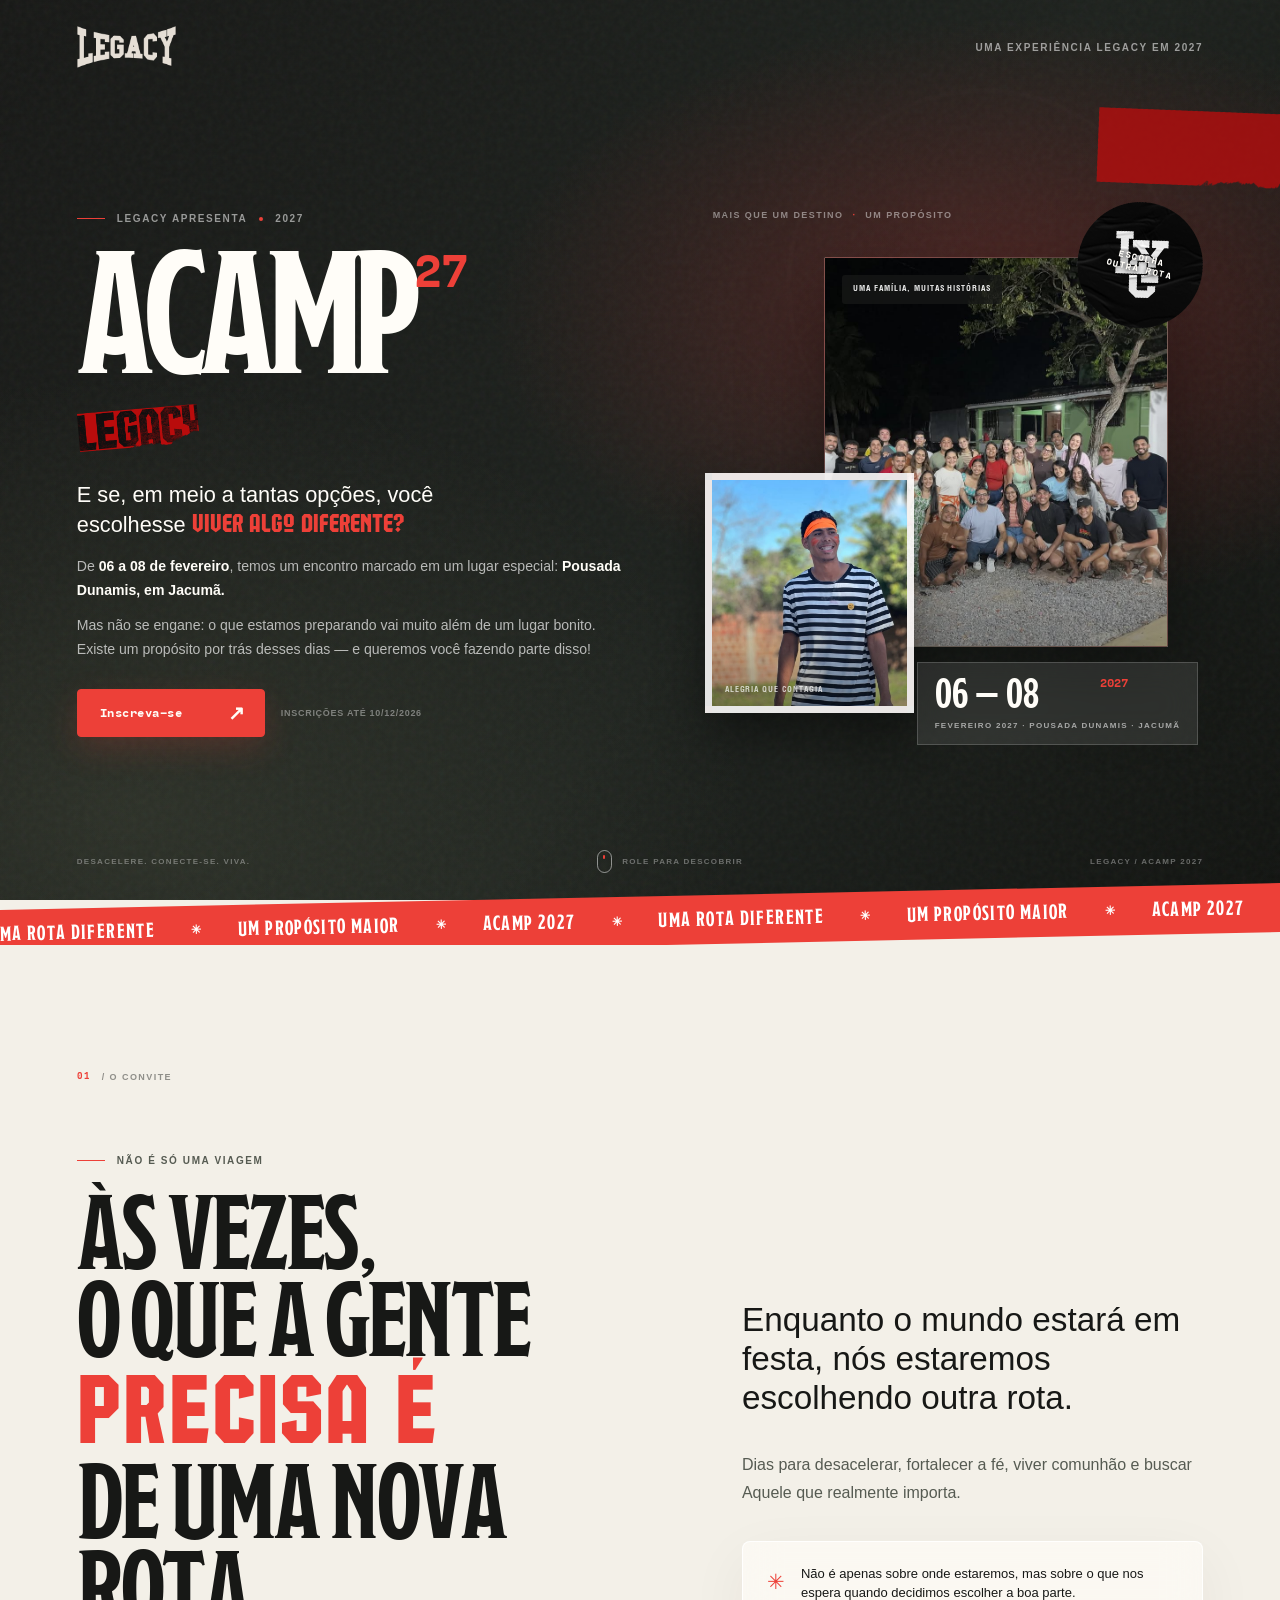
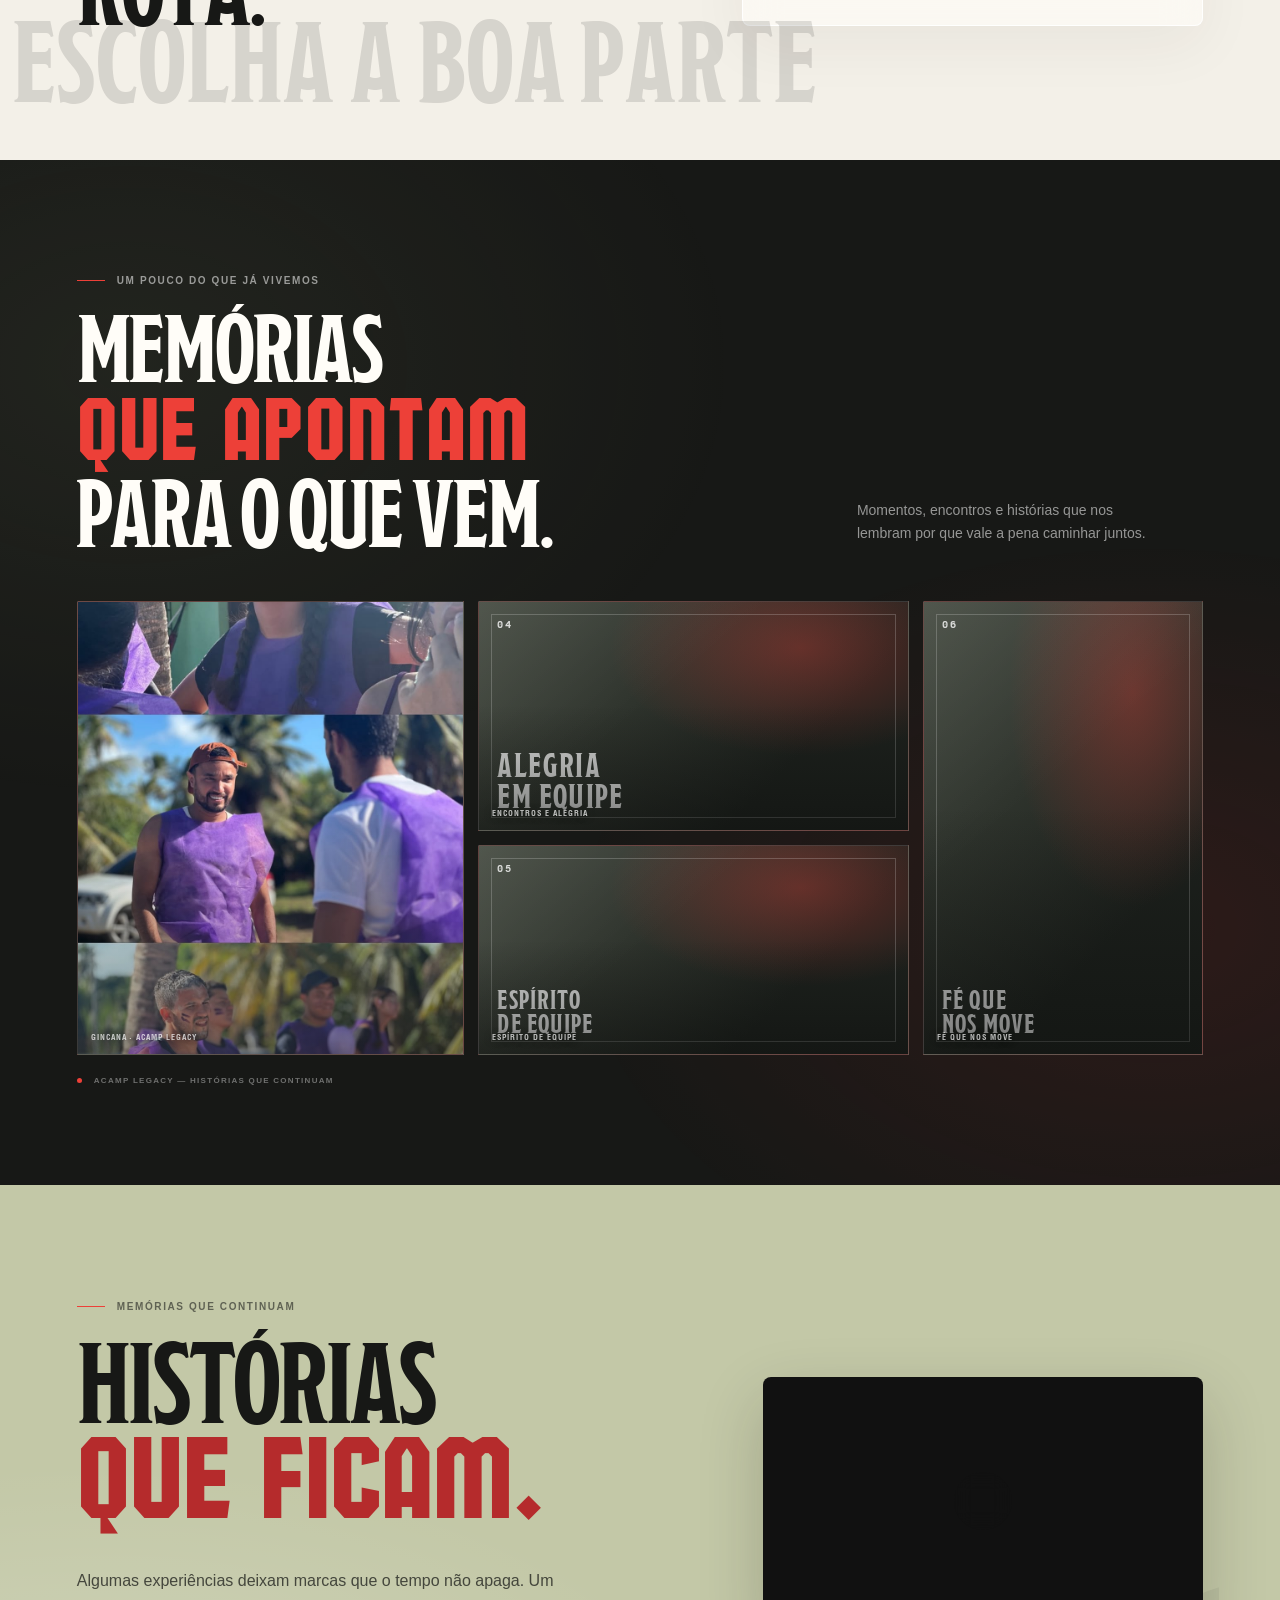
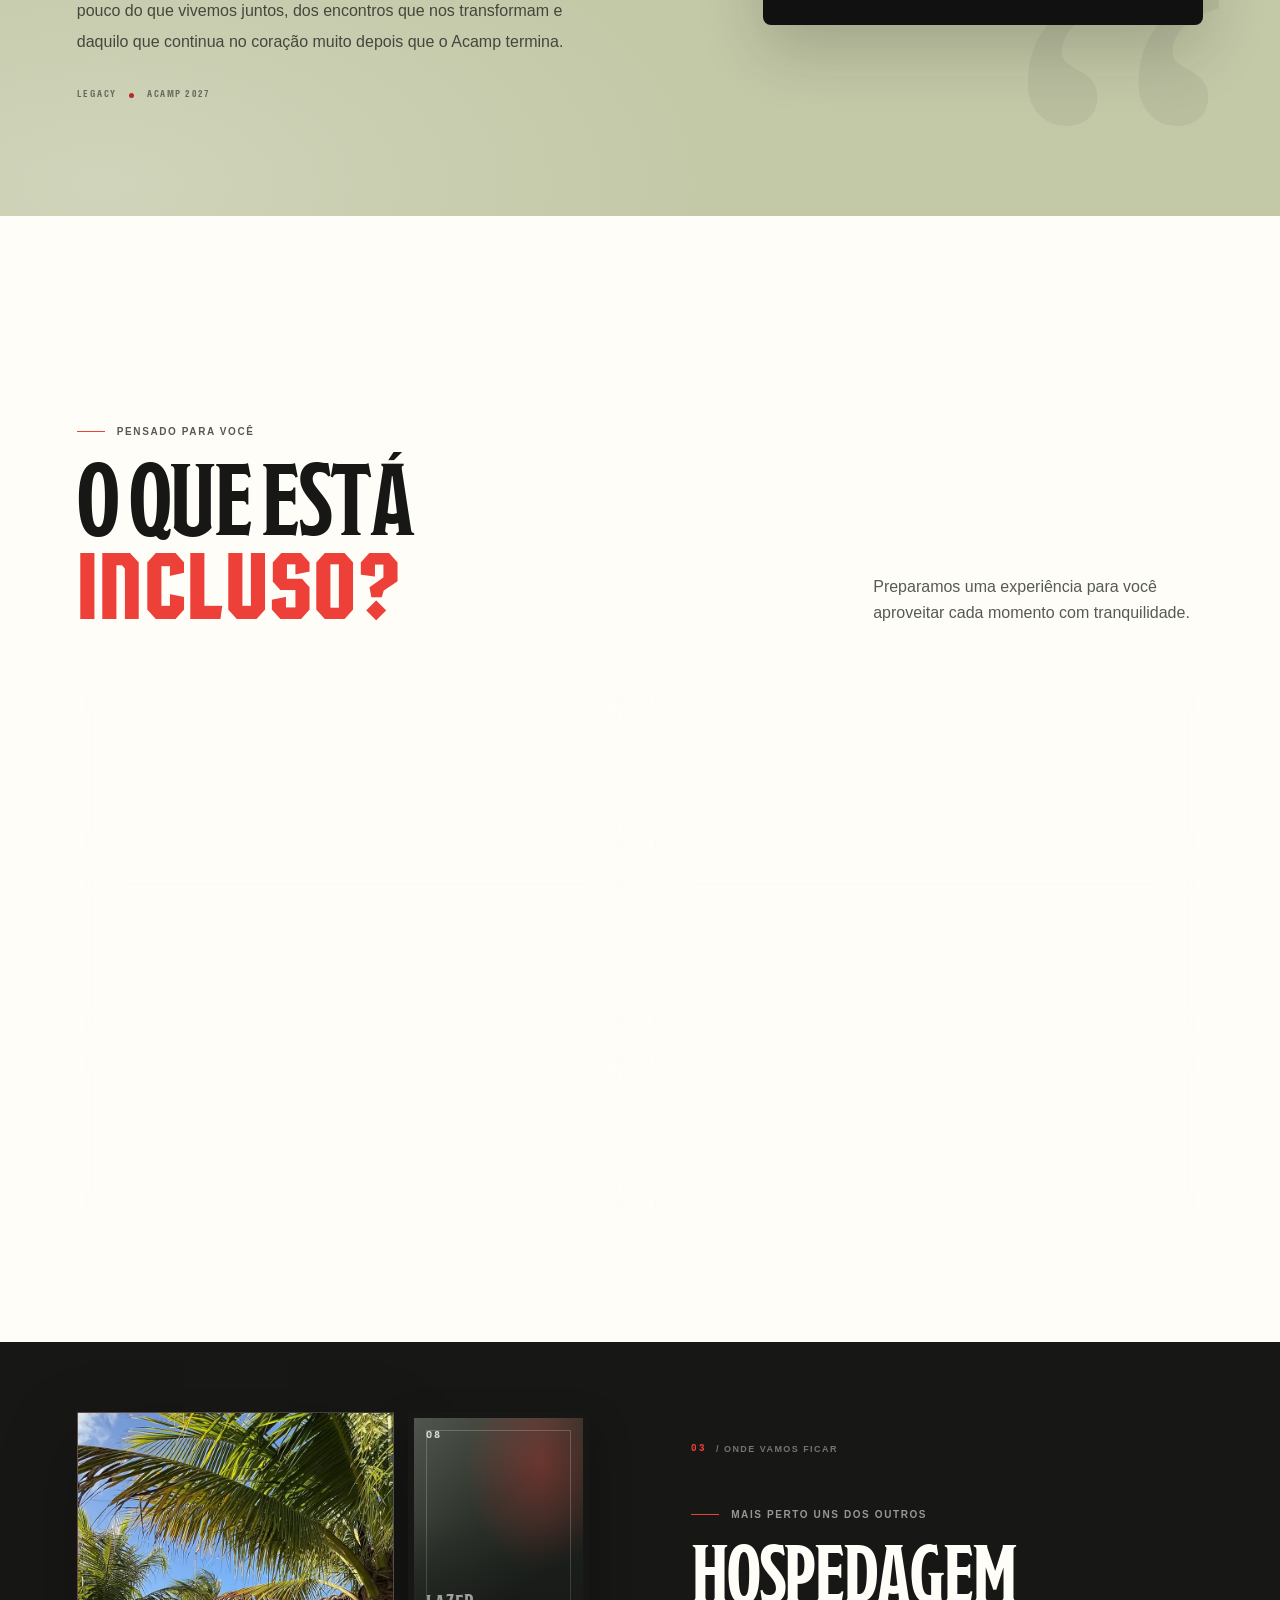
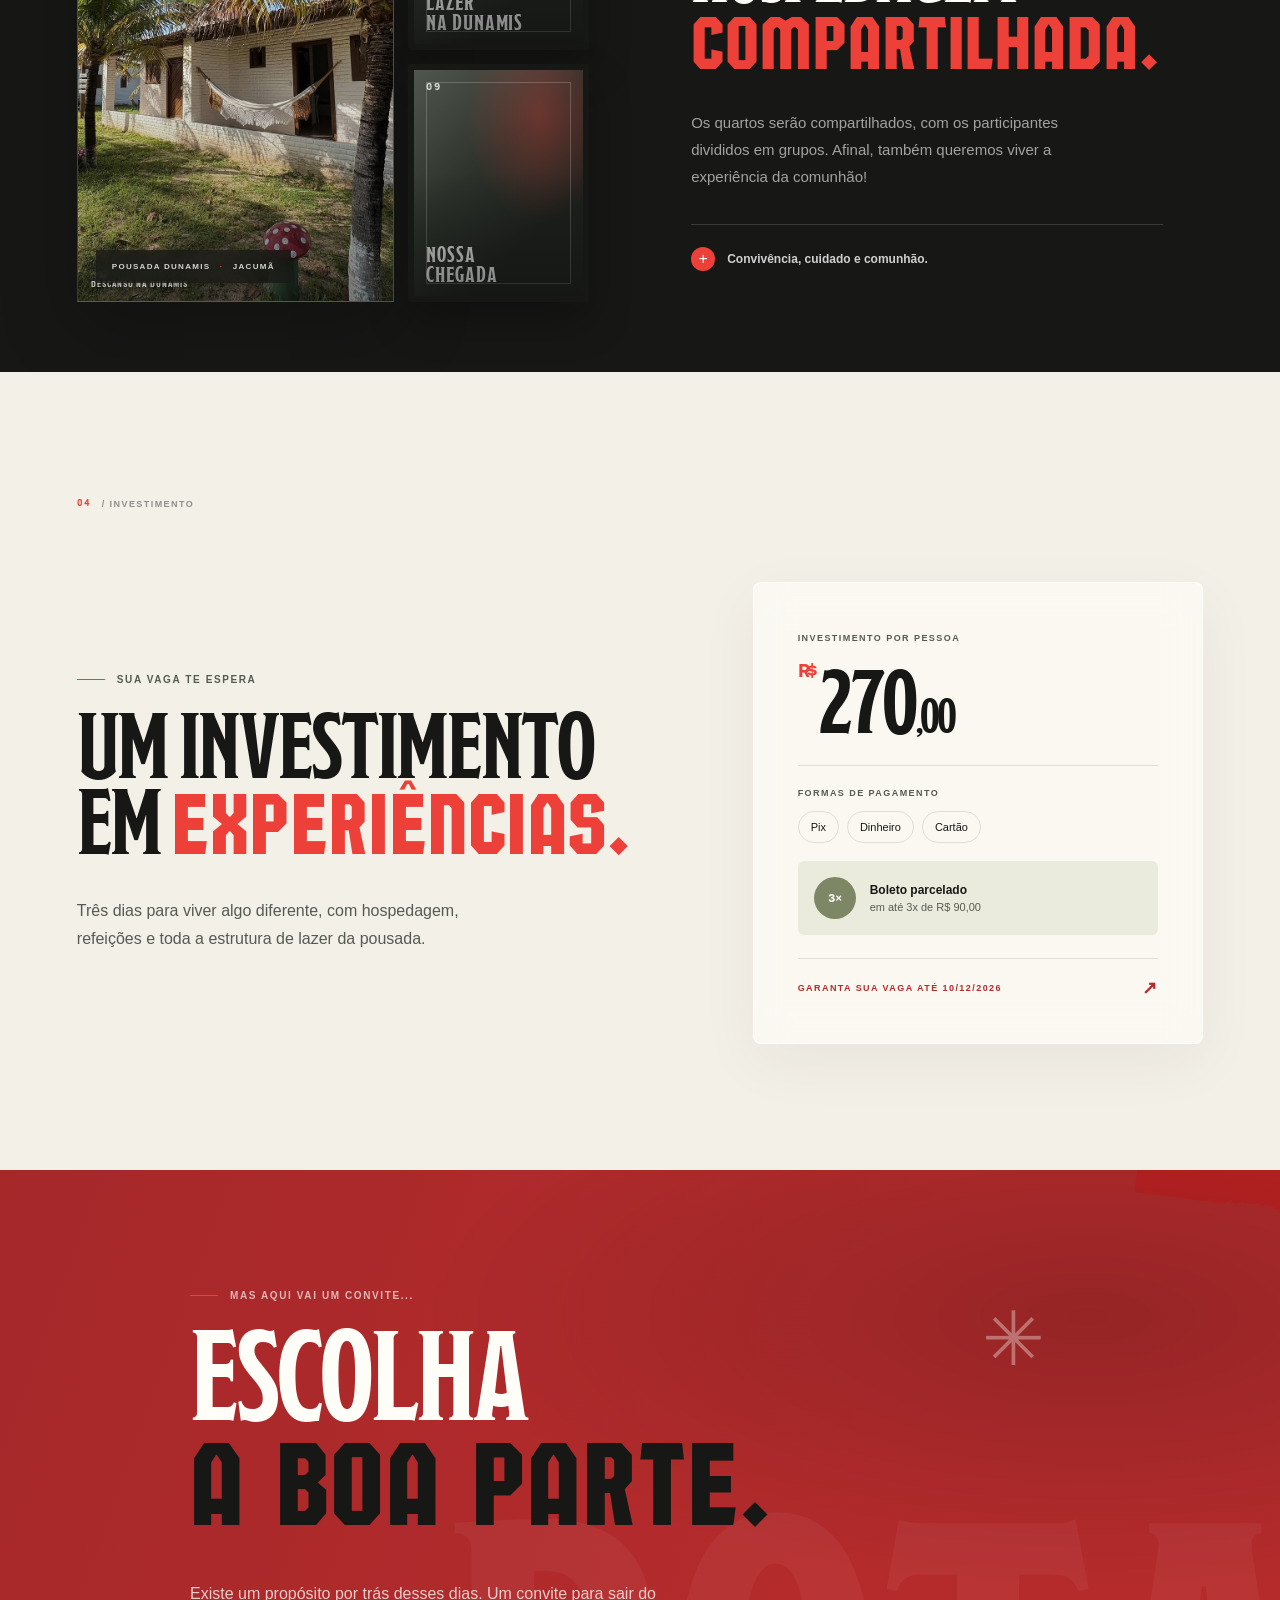
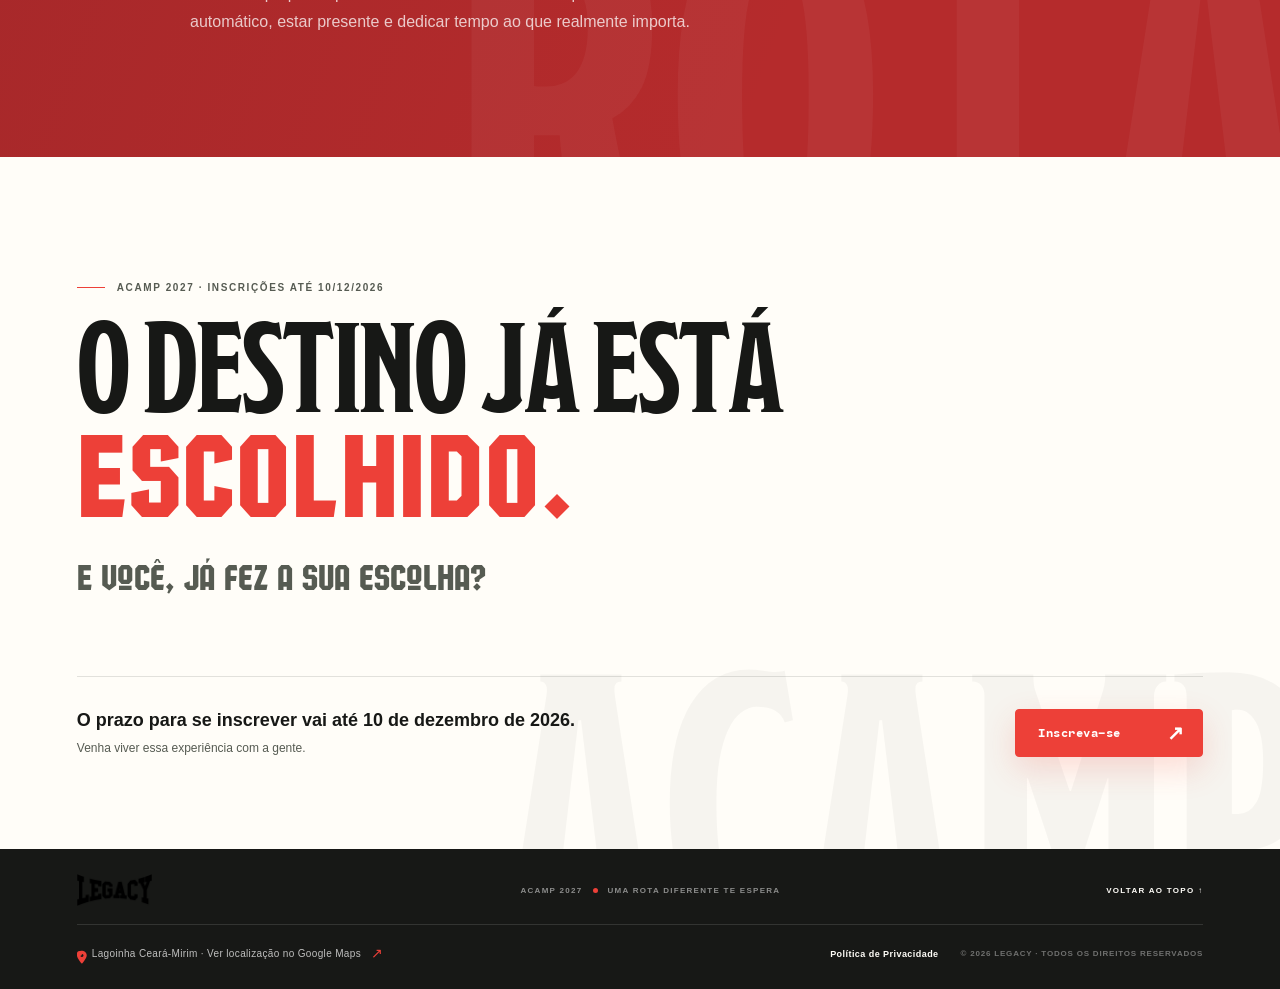
==== commit d8ca6f06: "Reorganiza galeria da Pousada Dunamis em três quadros" ====
--- a/acamp/index.html
+++ b/acamp/index.html
@@ -207,6 +207,7 @@
       <div class="stay-photo-wrap" data-reveal>
         <figure class="photo-card stay-photo" data-reveal data-photo-index="6">
           <div class="photo-placeholder"><span class="placeholder-number">07</span><span class="placeholder-copy">DESCANSO<br>NA DUNAMIS</span></div>
+          <div class="stay-photo-tag">POUSADA DUNAMIS <span>·</span> JACUMÃ</div>
         </figure>
         <figure class="photo-card stay-photo-leisure" data-reveal data-photo-index="7" aria-label="Área de lazer da Pousada Dunamis com mesa de sinuca">
           <div class="photo-placeholder"><span class="placeholder-number">08</span><span class="placeholder-copy">LAZER<br>NA DUNAMIS</span></div>
@@ -214,7 +215,7 @@
         <figure class="photo-card stay-photo-coqueiros" data-reveal data-photo-index="8" aria-label="Entrada iluminada da Pousada Dunamis com coqueiros">
           <div class="photo-placeholder"><span class="placeholder-number">09</span><span class="placeholder-copy">NOSSA<br>CHEGADA</span></div>
         </figure>
-        <div class="stay-photo-tag">POUSADA DUNAMIS <span>·</span> JACUMÃ</div>
+
       </div>
       <div class="stay-copy" data-reveal>
         <div class="section-index light-index"><span>03</span> / ONDE VAMOS FICAR</div>
--- a/acamp/styles.css
+++ b/acamp/styles.css
@@ -874,3 +874,95 @@
   .stay-photo-leisure .placeholder-copy,
   .stay-photo-coqueiros .placeholder-copy { font-size: 15px; }
 }
+
+
+/* Composição em três quadros para a seção da Pousada Dunamis:
+   chalé grande à esquerda; sinuca e coqueiros empilhados à direita. */
+.stay-photo-wrap {
+  display: grid;
+  grid-template-columns: minmax(0, 1.55fr) minmax(150px, .88fr);
+  grid-template-rows: repeat(2, minmax(0, 1fr));
+  align-items: stretch;
+  gap: 14px;
+}
+.stay-photo {
+  grid-column: 1;
+  grid-row: 1 / span 2;
+  width: 100%;
+  height: 100%;
+  min-height: 0;
+}
+.stay-photo-leisure,
+.stay-photo-coqueiros {
+  position: relative;
+  inset: auto;
+  z-index: 2;
+  grid-column: 2;
+  width: 100%;
+  height: 100%;
+  min-width: 0;
+  min-height: 0;
+  aspect-ratio: auto;
+  border: 6px solid var(--color-ink);
+  border-radius: 3px;
+  box-shadow: 0 18px 42px rgba(0,0,0,.3);
+  transform: none;
+}
+.stay-photo-leisure {
+  grid-row: 1;
+}
+.stay-photo-coqueiros {
+  grid-row: 2;
+}
+.stay-photo-leisure .photo-placeholder,
+.stay-photo-coqueiros .photo-placeholder {
+  padding: 12px;
+}
+.stay-photo-leisure .placeholder-copy,
+.stay-photo-coqueiros .placeholder-copy {
+  font-size: clamp(15px, 1.8vw, 22px);
+}
+.stay-photo-tag {
+  z-index: 4;
+  left: 18px;
+  bottom: 18px;
+}
+
+@media (max-width: 760px) {
+  .stay-photo-wrap {
+    display: grid;
+    grid-template-columns: repeat(2, minmax(0, 1fr));
+    grid-template-rows: auto auto;
+    min-height: 0;
+    gap: 12px;
+    padding: 42px var(--page-gutter) 60px;
+  }
+  .stay-photo {
+    grid-column: 1 / -1;
+    grid-row: 1;
+    width: 100%;
+    height: auto;
+    min-height: 0;
+    aspect-ratio: 16 / 10;
+  }
+  .stay-photo-leisure,
+  .stay-photo-coqueiros {
+    grid-column: auto;
+    grid-row: 2;
+    width: 100%;
+    height: auto;
+    min-height: 0;
+    aspect-ratio: 1 / 1;
+    border-width: 5px;
+  }
+  .stay-photo-leisure .placeholder-copy,
+  .stay-photo-coqueiros .placeholder-copy {
+    font-size: clamp(13px, 3.5vw, 17px);
+  }
+  .stay-photo-tag {
+    left: 12px;
+    bottom: 12px;
+    padding: 9px 11px;
+    font-size: 7px;
+  }
+}
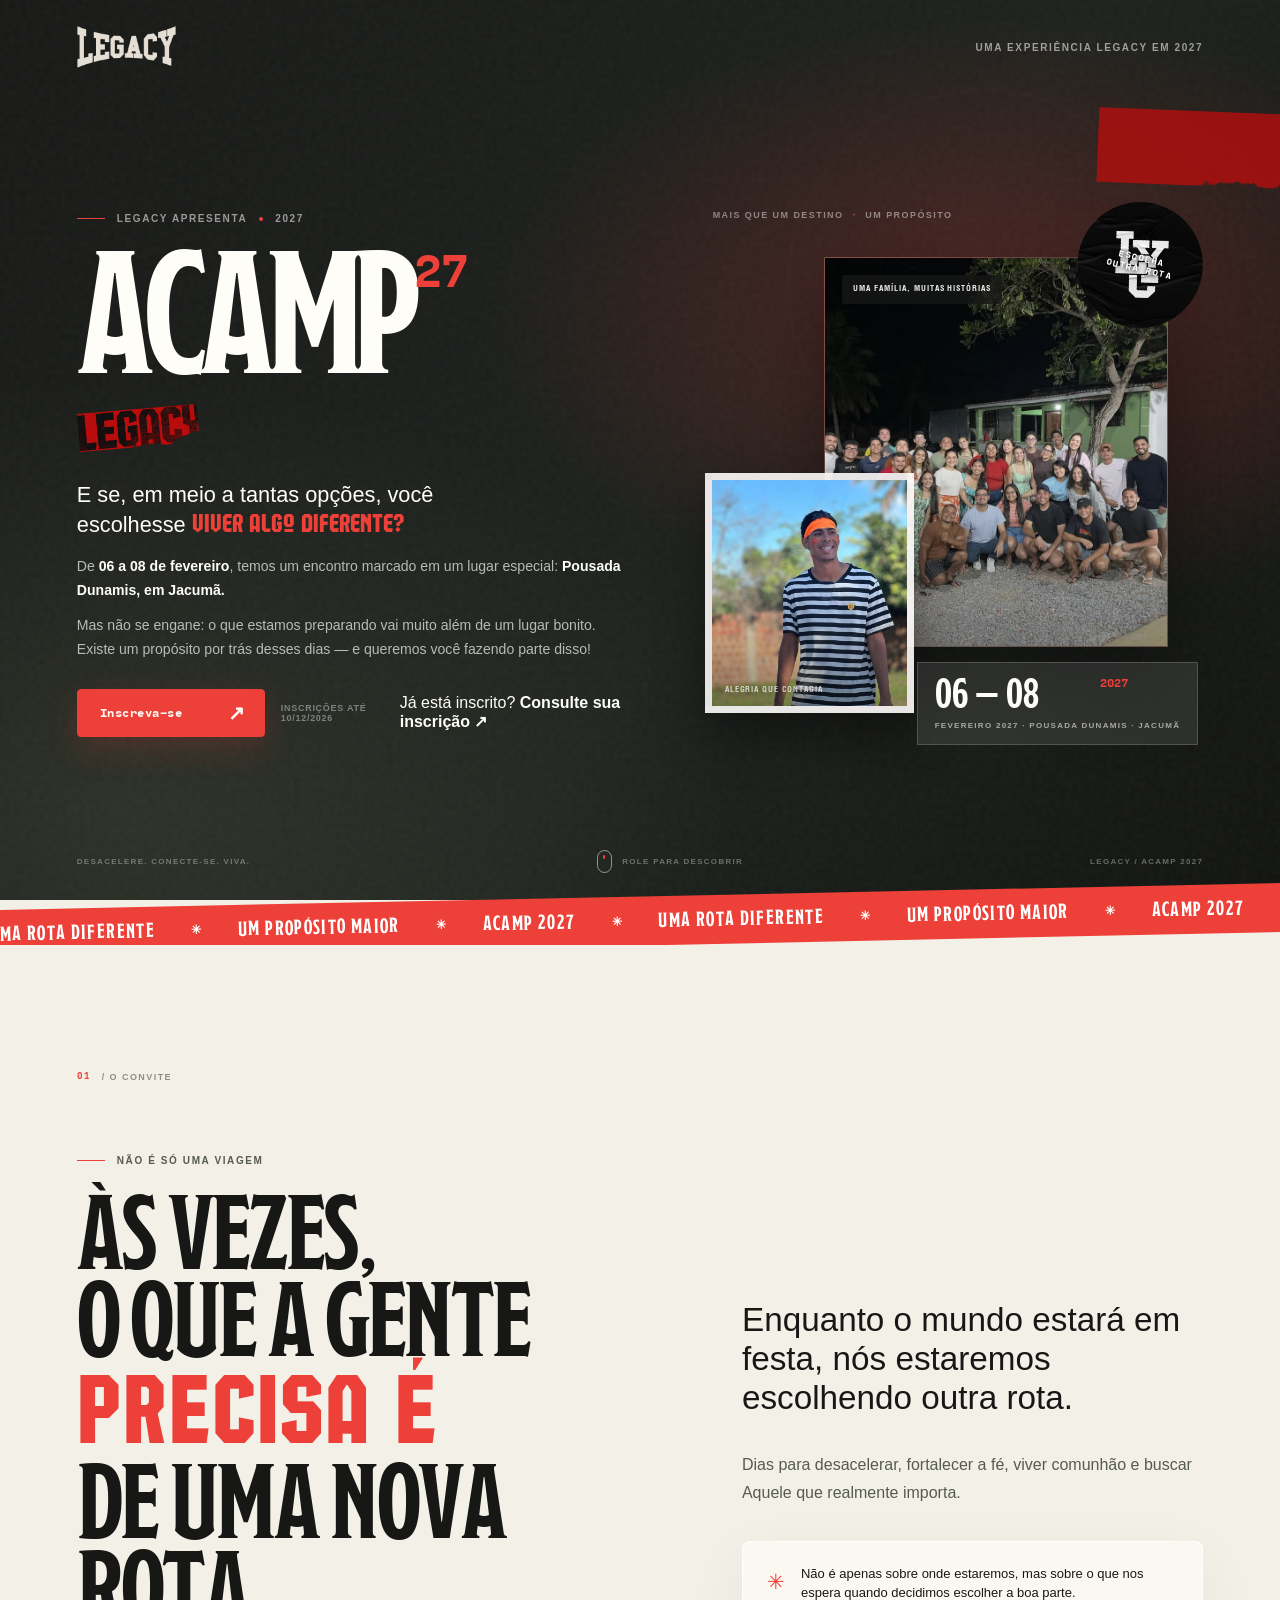
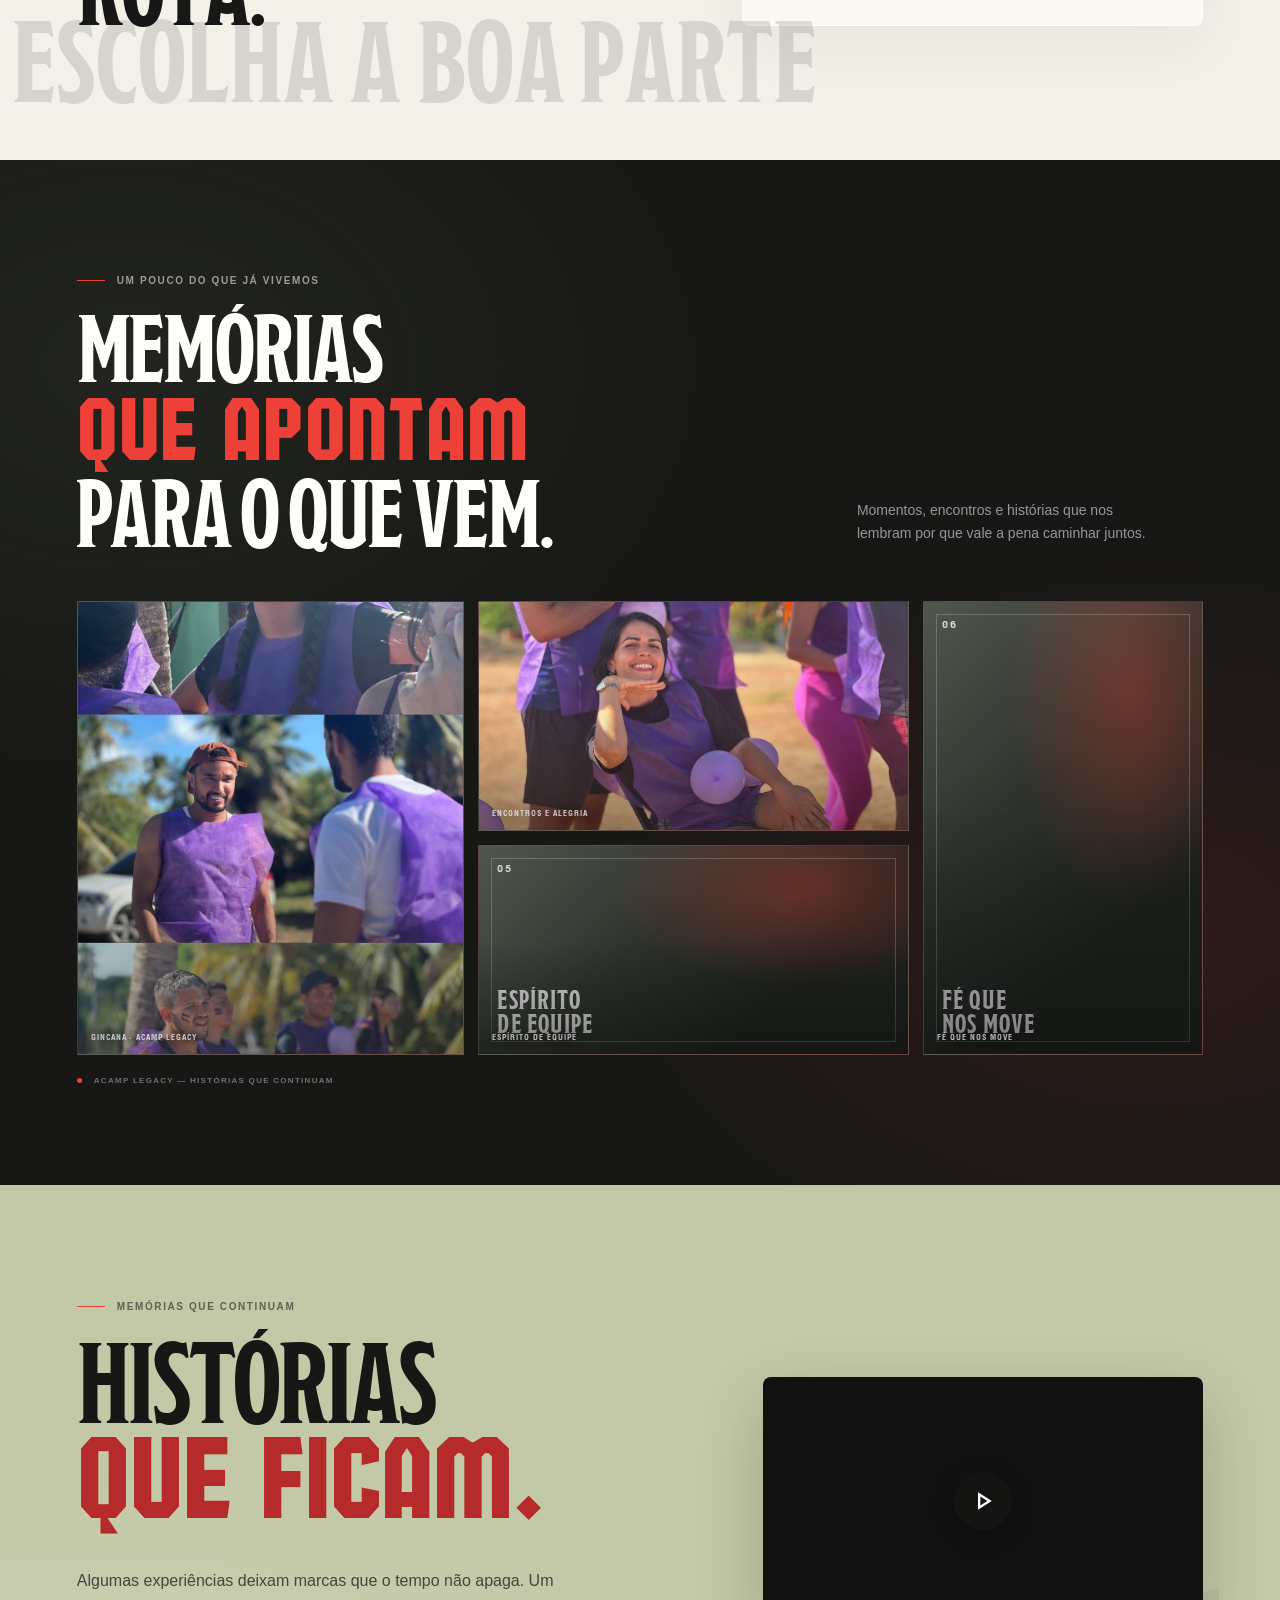
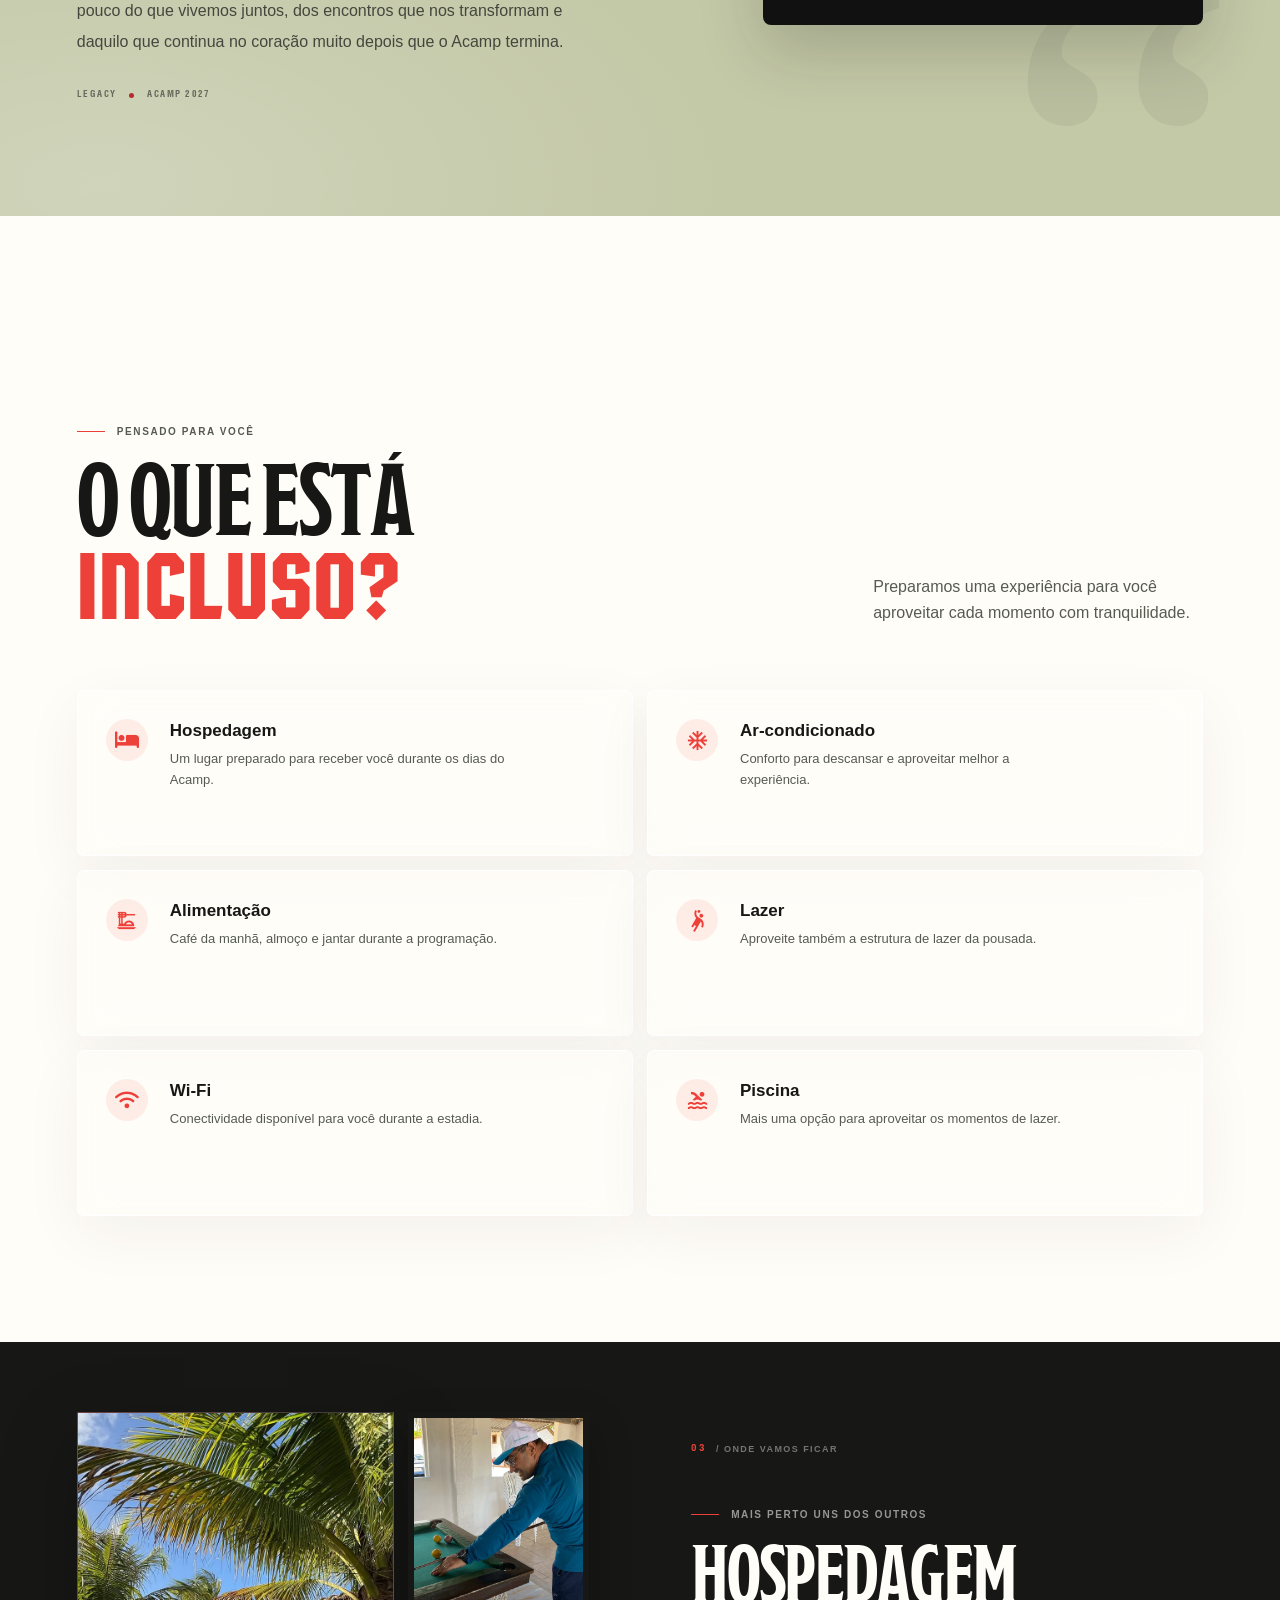
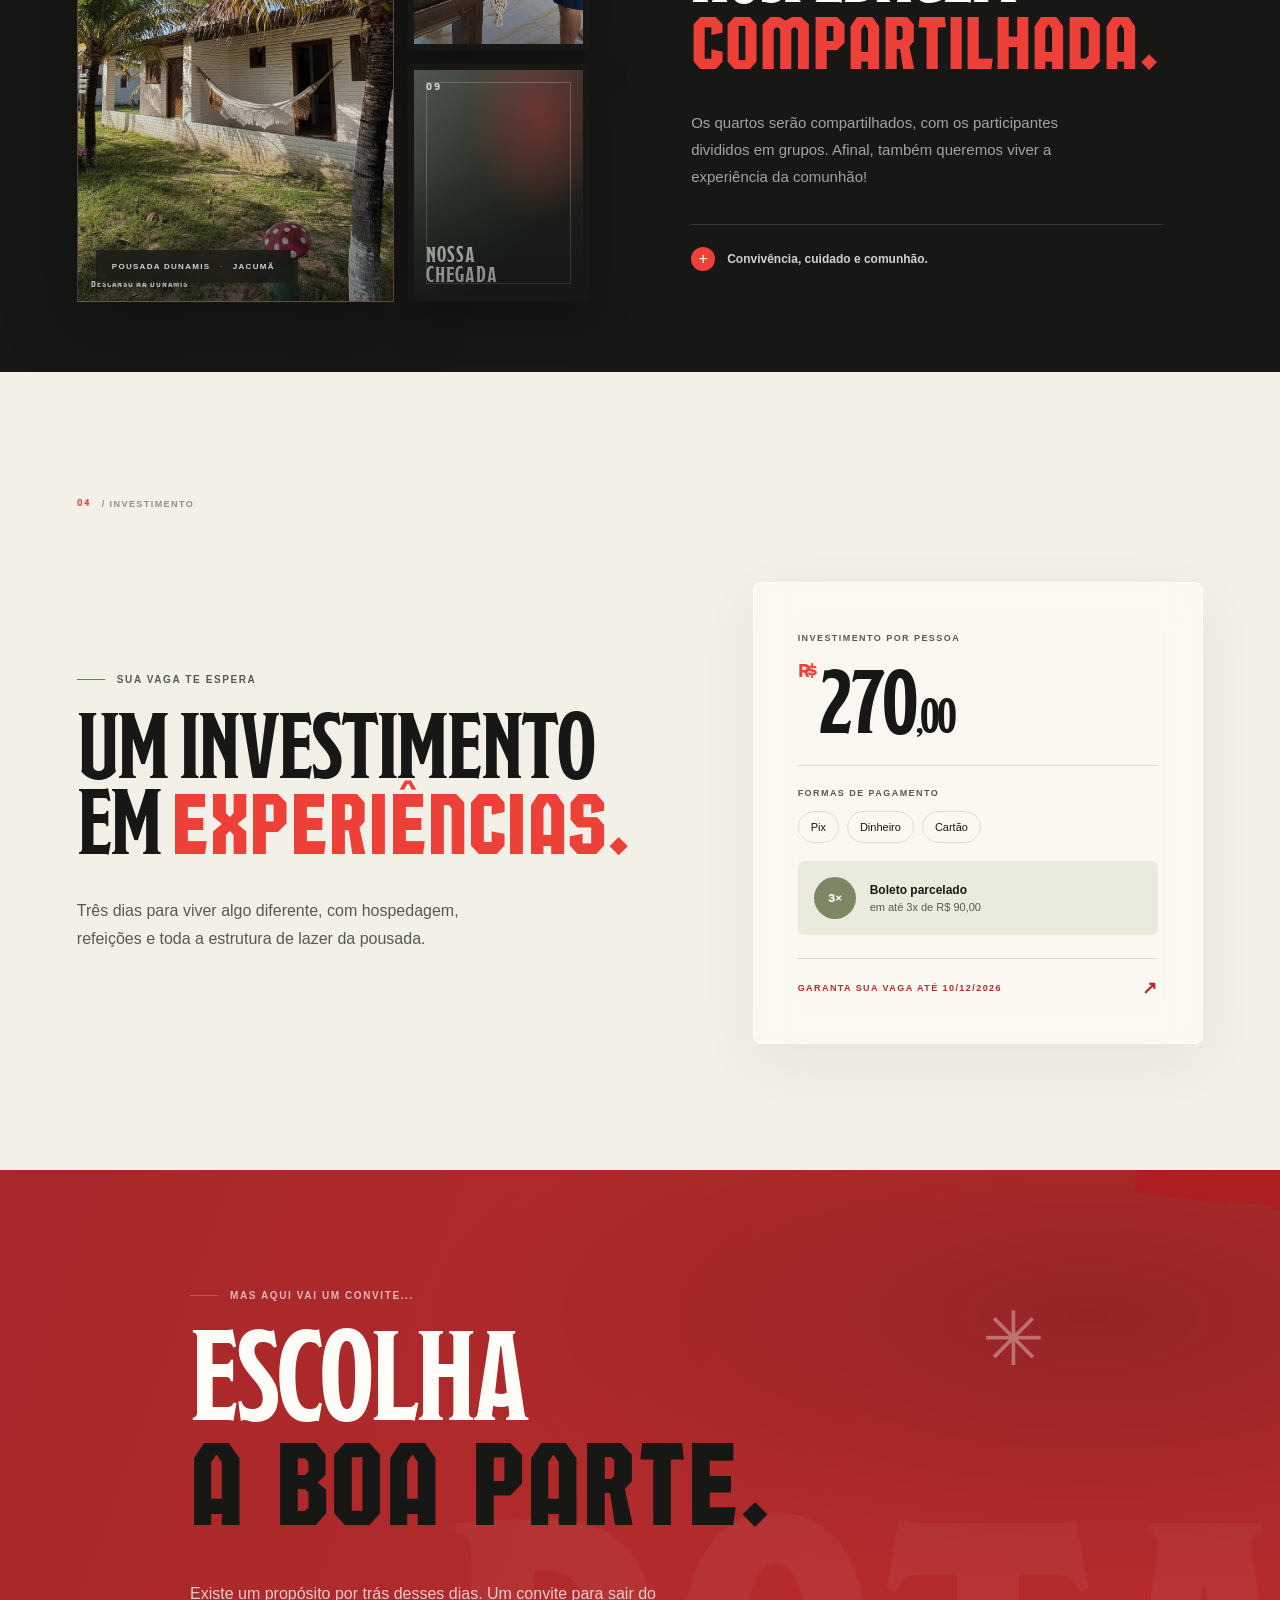
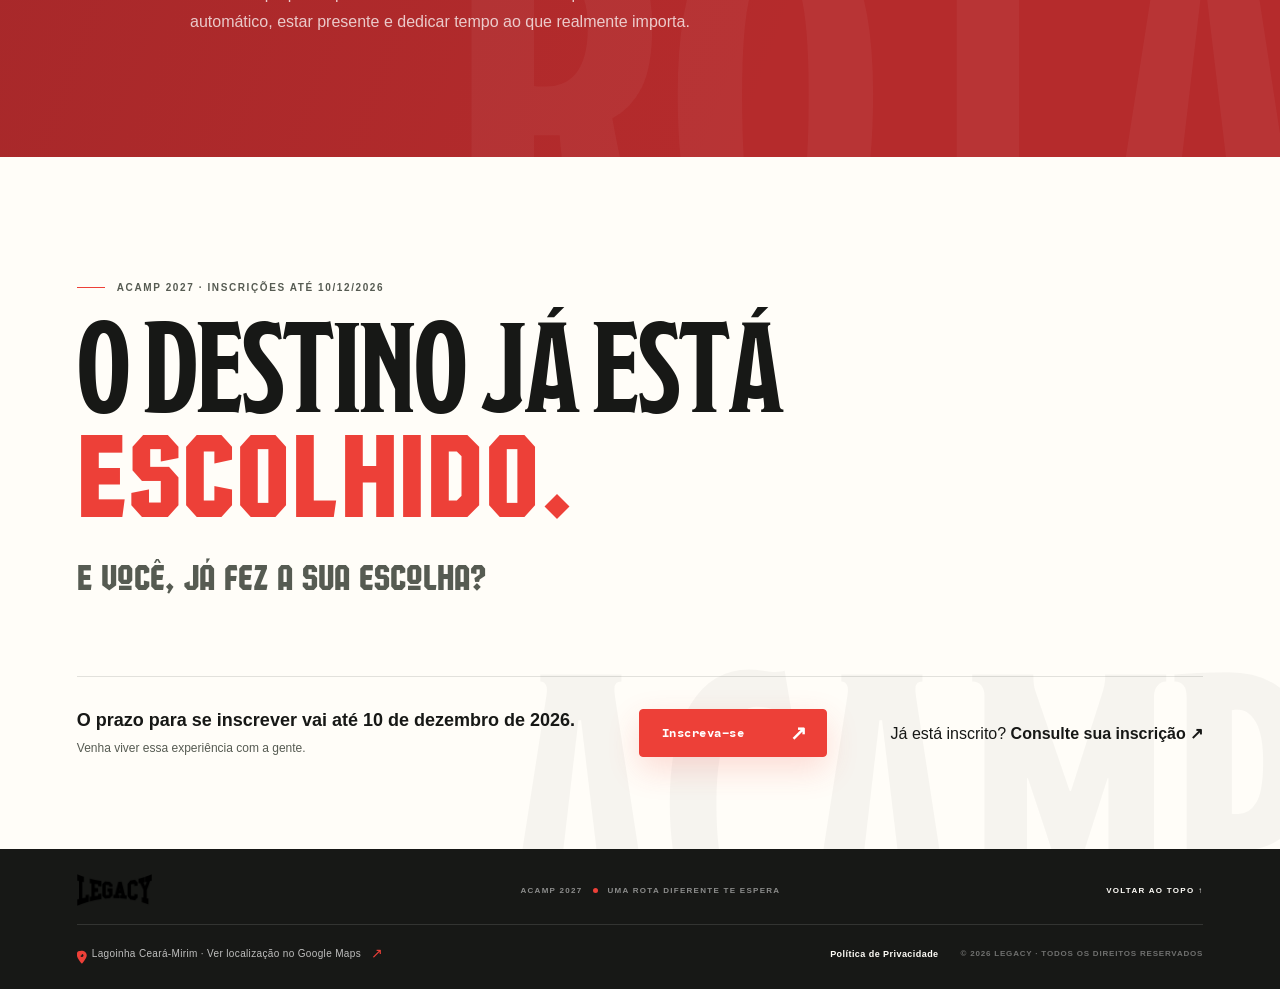
==== commit 6876c992: "Adiciona acesso Minha inscrição na landing page" ====
--- a/acamp/index.html
+++ b/acamp/index.html
@@ -53,6 +53,7 @@
               <span class="cta-arrow" aria-hidden="true">↗</span>
             </a>
             <span class="cta-caption">Inscrições até 10/12/2026</span>
+            <a class="existing-registration-link" href="./minha-inscricao/">Já está inscrito? <strong>Consulte sua inscrição ↗</strong></a>
           </div>
         </div>
 
@@ -273,6 +274,7 @@
         <a class="cta-button cta-button-dark" href="./inscricoes/" aria-label="Ver informações sobre as inscrições">
           <span>Inscreva-se</span><span class="cta-arrow" aria-hidden="true">↗</span>
         </a>
+        <a class="existing-registration-link final-existing-link" href="./minha-inscricao/">Já está inscrito? <strong>Consulte sua inscrição ↗</strong></a>
       </div>
     </section>
   </main>
